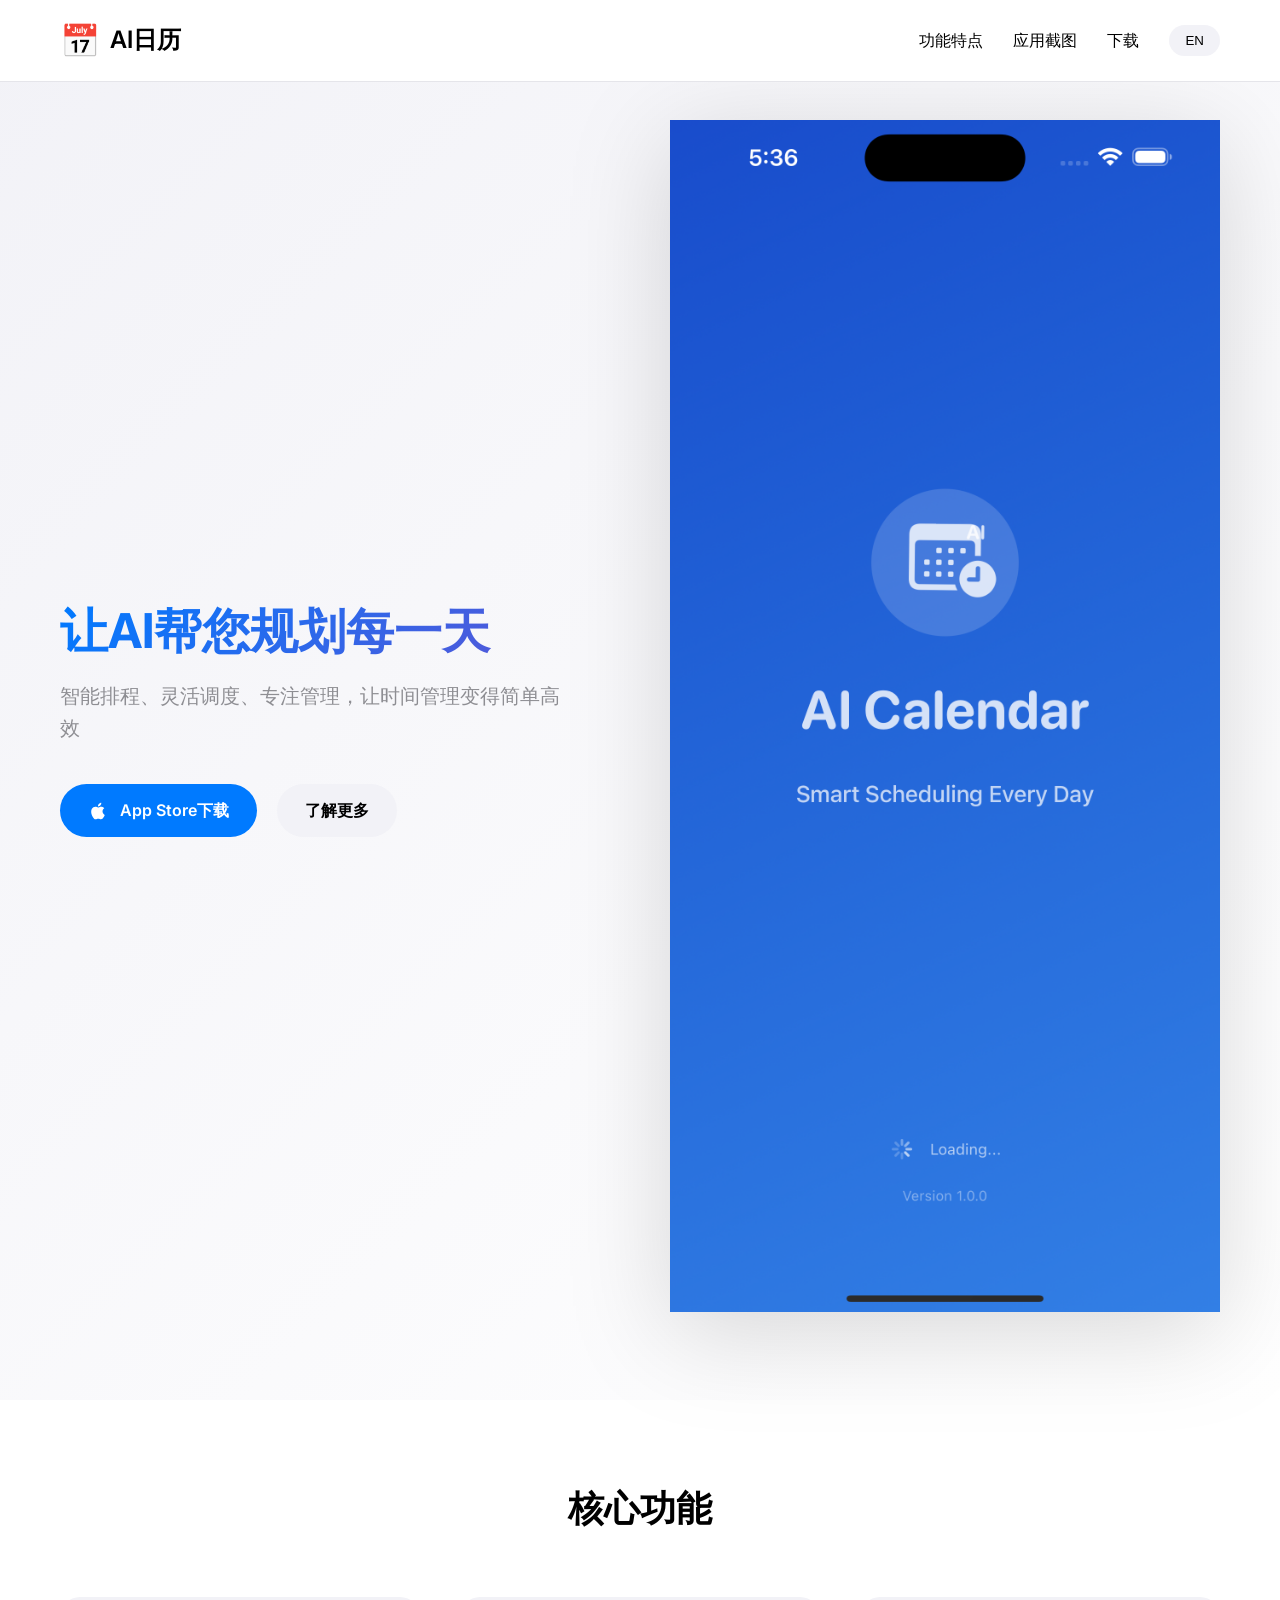
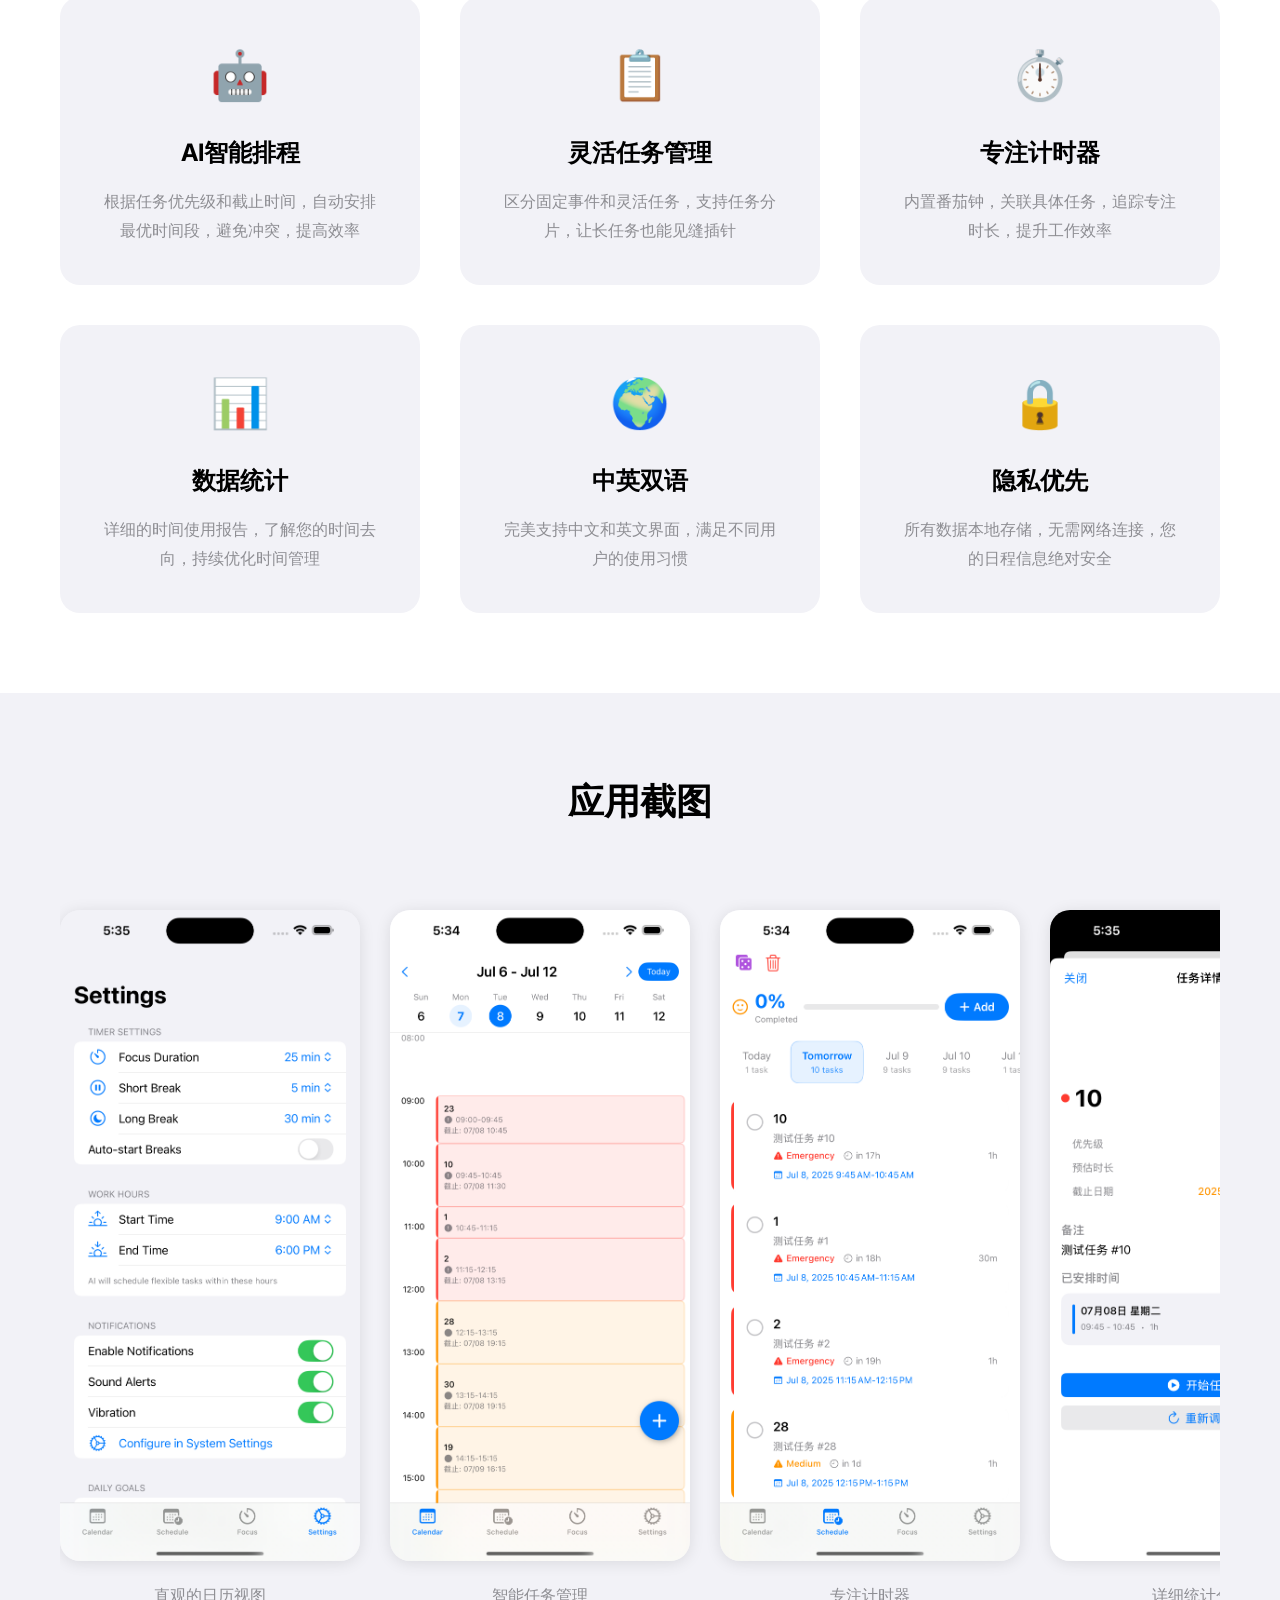
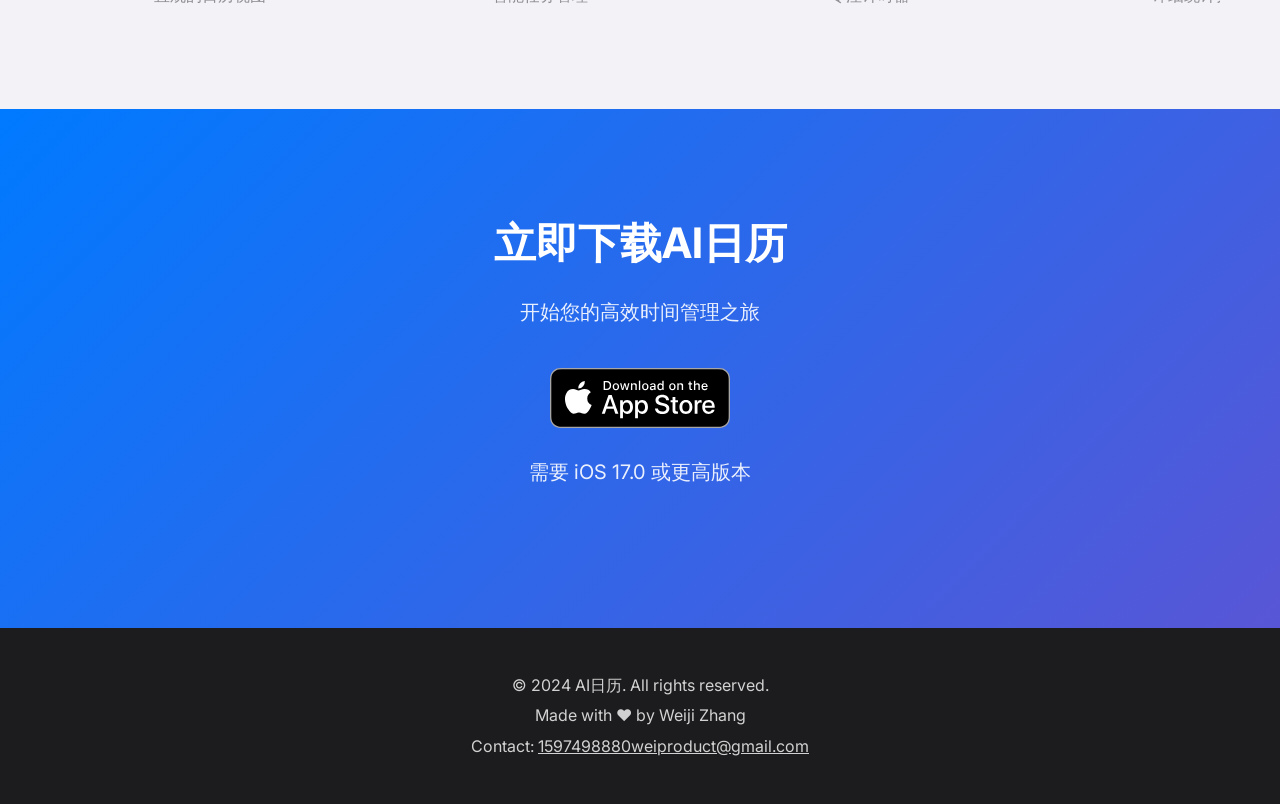
==== index.html @ 2a966e5a "Initial commit: AI Calendar promotional website - Responsive landing page with hero section - Featur" ====
<!DOCTYPE html>
<html lang="zh-CN">
<head>
    <meta charset="UTF-8">
    <meta name="viewport" content="width=device-width, initial-scale=1.0">
    <title>AI日历 - 智能时间管理助手</title>
    <meta name="description" content="AI日历是一款智能的iOS时间管理应用，通过AI自动排程帮助您高效管理每一天。支持灵活任务调度、专注计时器、多视图日历等功能。">
    <link rel="stylesheet" href="css/style.css">
    <link rel="preconnect" href="https://fonts.googleapis.com">
    <link rel="preconnect" href="https://fonts.gstatic.com" crossorigin>
    <link href="https://fonts.googleapis.com/css2?family=Inter:wght@400;500;600;700&display=swap" rel="stylesheet">
</head>
<body>
    <!-- Navigation -->
    <nav class="navbar">
        <div class="container">
            <div class="nav-brand">
                <span class="logo">📅</span>
                <span class="brand-name">AI日历</span>
            </div>
            <div class="nav-menu">
                <a href="#features" class="nav-link">功能特点</a>
                <a href="#screenshots" class="nav-link">应用截图</a>
                <a href="#download" class="nav-link">下载</a>
                <button class="lang-switch" onclick="toggleLanguage()">EN</button>
            </div>
        </div>
    </nav>

    <!-- Hero Section -->
    <section class="hero">
        <div class="container">
            <div class="hero-content">
                <h1 class="hero-title">让AI帮您规划每一天</h1>
                <p class="hero-subtitle">智能排程、灵活调度、专注管理，让时间管理变得简单高效</p>
                <div class="hero-buttons">
                    <a href="https://apps.apple.com/us/app/ai%E6%97%A5%E5%8E%86/id6748324487" class="btn btn-primary">
                        <svg class="apple-icon" viewBox="0 0 24 24" width="20" height="20">
                            <path fill="currentColor" d="M18.71 19.5c-.83 1.24-1.71 2.45-3.05 2.47-1.34.03-1.77-.79-3.29-.79-1.53 0-2 .77-3.27.82-1.31.05-2.3-1.32-3.14-2.53C4.25 17 2.94 12.45 4.7 9.39c.87-1.52 2.43-2.48 4.12-2.51 1.28-.02 2.5.87 3.29.87.78 0 2.26-1.07 3.81-.91.65.03 2.47.26 3.64 1.98-.09.06-2.17 1.28-2.15 3.81.03 3.02 2.65 4.03 2.68 4.04-.03.07-.42 1.44-1.38 2.83M13 3.5c.73-.83 1.94-1.46 2.94-1.5.13 1.17-.34 2.35-1.04 3.19-.69.85-1.83 1.51-2.95 1.42-.15-1.15.41-2.35 1.05-3.11z"/>
                        </svg>
                        App Store下载
                    </a>
                    <a href="#features" class="btn btn-secondary">了解更多</a>
                </div>
            </div>
            <div class="hero-image">
                <img src="assets/hero-mockup.png" alt="AI日历应用截图" class="hero-mockup">
            </div>
        </div>
    </section>

    <!-- Features Section -->
    <section id="features" class="features">
        <div class="container">
            <h2 class="section-title">核心功能</h2>
            <div class="features-grid">
                <div class="feature-card">
                    <div class="feature-icon">🤖</div>
                    <h3>AI智能排程</h3>
                    <p>根据任务优先级和截止时间，自动安排最优时间段，避免冲突，提高效率</p>
                </div>
                <div class="feature-card">
                    <div class="feature-icon">📋</div>
                    <h3>灵活任务管理</h3>
                    <p>区分固定事件和灵活任务，支持任务分片，让长任务也能见缝插针</p>
                </div>
                <div class="feature-card">
                    <div class="feature-icon">⏱️</div>
                    <h3>专注计时器</h3>
                    <p>内置番茄钟，关联具体任务，追踪专注时长，提升工作效率</p>
                </div>
                <div class="feature-card">
                    <div class="feature-icon">📊</div>
                    <h3>数据统计</h3>
                    <p>详细的时间使用报告，了解您的时间去向，持续优化时间管理</p>
                </div>
                <div class="feature-card">
                    <div class="feature-icon">🌍</div>
                    <h3>中英双语</h3>
                    <p>完美支持中文和英文界面，满足不同用户的使用习惯</p>
                </div>
                <div class="feature-card">
                    <div class="feature-icon">🔒</div>
                    <h3>隐私优先</h3>
                    <p>所有数据本地存储，无需网络连接，您的日程信息绝对安全</p>
                </div>
            </div>
        </div>
    </section>

    <!-- Screenshots Section -->
    <section id="screenshots" class="screenshots">
        <div class="container">
            <h2 class="section-title">应用截图</h2>
            <div class="screenshots-slider">
                <div class="screenshot-item">
                    <img src="assets/screenshot-1.png" alt="日历视图">
                    <p>直观的日历视图</p>
                </div>
                <div class="screenshot-item">
                    <img src="assets/screenshot-2.png" alt="任务管理">
                    <p>智能任务管理</p>
                </div>
                <div class="screenshot-item">
                    <img src="assets/screenshot-3.png" alt="专注计时">
                    <p>专注计时器</p>
                </div>
                <div class="screenshot-item">
                    <img src="assets/screenshot-4.png" alt="数据统计">
                    <p>详细统计分析</p>
                </div>
            </div>
        </div>
    </section>

    <!-- Download Section -->
    <section id="download" class="download">
        <div class="container">
            <div class="download-content">
                <h2>立即下载AI日历</h2>
                <p>开始您的高效时间管理之旅</p>
                <div class="download-buttons">
                    <a href="https://apps.apple.com/us/app/ai%E6%97%A5%E5%8E%86/id6748324487" class="app-store-badge">
                        <img src="assets/app-store-badge-cn.svg" alt="Download on App Store">
                    </a>
                </div>
                <p class="download-note">需要 iOS 17.0 或更高版本</p>
            </div>
        </div>
    </section>

    <!-- Footer -->
    <footer class="footer">
        <div class="container">
            <div class="footer-content">
                <p>&copy; 2024 AI日历. All rights reserved.</p>
                <p>Made with ❤️ by Weiji Zhang</p>
                <p>Contact: <a href="mailto:1597498880weiproduct@gmail.com" style="color: white; text-decoration: underline;">1597498880weiproduct@gmail.com</a></p>
            </div>
        </div>
    </footer>

    <script src="js/main.js"></script>
</body>
</html>
---- css/style.css ----
:root {
    --primary-color: #007AFF;
    --secondary-color: #5856D6;
    --success-color: #34C759;
    --warning-color: #FF9500;
    --danger-color: #FF3B30;
    --dark-color: #1C1C1E;
    --light-color: #F2F2F7;
    --text-primary: #000000;
    --text-secondary: #8E8E93;
    --bg-primary: #FFFFFF;
    --bg-secondary: #F2F2F7;
    --border-color: #E5E5EA;
    --shadow: 0 2px 15px rgba(0, 0, 0, 0.1);
    --shadow-lg: 0 10px 40px rgba(0, 0, 0, 0.1);
}

* {
    margin: 0;
    padding: 0;
    box-sizing: border-box;
}

body {
    font-family: 'Inter', -apple-system, BlinkMacSystemFont, 'Segoe UI', Roboto, sans-serif;
    color: var(--text-primary);
    background-color: var(--bg-primary);
    line-height: 1.6;
    overflow-x: hidden;
}

.container {
    max-width: 1200px;
    margin: 0 auto;
    padding: 0 20px;
}

/* Navigation */
.navbar {
    position: fixed;
    top: 0;
    left: 0;
    right: 0;
    background: rgba(255, 255, 255, 0.95);
    backdrop-filter: blur(10px);
    border-bottom: 1px solid var(--border-color);
    z-index: 1000;
    padding: 15px 0;
}

.navbar .container {
    display: flex;
    justify-content: space-between;
    align-items: center;
}

.nav-brand {
    display: flex;
    align-items: center;
    gap: 10px;
    font-size: 24px;
    font-weight: 600;
}

.logo {
    font-size: 32px;
}

.nav-menu {
    display: flex;
    align-items: center;
    gap: 30px;
}

.nav-link {
    text-decoration: none;
    color: var(--text-primary);
    font-weight: 500;
    transition: color 0.3s;
}

.nav-link:hover {
    color: var(--primary-color);
}

.lang-switch {
    background: var(--light-color);
    border: none;
    padding: 8px 16px;
    border-radius: 20px;
    font-weight: 500;
    cursor: pointer;
    transition: all 0.3s;
}

.lang-switch:hover {
    background: var(--primary-color);
    color: white;
}

/* Hero Section */
.hero {
    padding: 120px 0 80px;
    background: linear-gradient(135deg, var(--bg-secondary) 0%, var(--bg-primary) 100%);
}

.hero .container {
    display: grid;
    grid-template-columns: 1fr 1fr;
    gap: 60px;
    align-items: center;
}

.hero-content {
    max-width: 500px;
}

.hero-title {
    font-size: 48px;
    font-weight: 700;
    line-height: 1.2;
    margin-bottom: 20px;
    background: linear-gradient(135deg, var(--primary-color), var(--secondary-color));
    -webkit-background-clip: text;
    -webkit-text-fill-color: transparent;
}

.hero-subtitle {
    font-size: 20px;
    color: var(--text-secondary);
    margin-bottom: 40px;
}

.hero-buttons {
    display: flex;
    gap: 20px;
}

.btn {
    display: inline-flex;
    align-items: center;
    gap: 8px;
    padding: 14px 28px;
    border-radius: 30px;
    text-decoration: none;
    font-weight: 600;
    transition: all 0.3s;
}

.btn-primary {
    background: var(--primary-color);
    color: white;
}

.btn-primary:hover {
    background: var(--secondary-color);
    transform: translateY(-2px);
    box-shadow: var(--shadow-lg);
}

.btn-secondary {
    background: var(--light-color);
    color: var(--text-primary);
}

.btn-secondary:hover {
    background: var(--border-color);
}

.apple-icon {
    margin-right: 4px;
}

.hero-image {
    position: relative;
}

.hero-mockup {
    width: 100%;
    height: auto;
    filter: drop-shadow(0 20px 50px rgba(0, 0, 0, 0.15));
}

/* Features Section */
.features {
    padding: 80px 0;
    background: var(--bg-primary);
}

.section-title {
    font-size: 36px;
    font-weight: 700;
    text-align: center;
    margin-bottom: 60px;
}

.features-grid {
    display: grid;
    grid-template-columns: repeat(auto-fit, minmax(350px, 1fr));
    gap: 40px;
}

.feature-card {
    background: var(--bg-secondary);
    padding: 40px;
    border-radius: 20px;
    text-align: center;
    transition: all 0.3s;
}

.feature-card:hover {
    transform: translateY(-5px);
    box-shadow: var(--shadow-lg);
}

.feature-icon {
    font-size: 48px;
    margin-bottom: 20px;
}

.feature-card h3 {
    font-size: 24px;
    margin-bottom: 15px;
}

.feature-card p {
    color: var(--text-secondary);
    line-height: 1.8;
}

/* Screenshots Section */
.screenshots {
    padding: 80px 0;
    background: var(--bg-secondary);
}

.screenshots-slider {
    display: flex;
    gap: 30px;
    overflow-x: auto;
    padding: 20px 0;
    scroll-snap-type: x mandatory;
}

.screenshot-item {
    flex: 0 0 300px;
    text-align: center;
    scroll-snap-align: center;
}

.screenshot-item img {
    width: 100%;
    border-radius: 20px;
    box-shadow: var(--shadow);
    margin-bottom: 15px;
}

.screenshot-item p {
    font-weight: 500;
    color: var(--text-secondary);
}

/* Download Section */
.download {
    padding: 100px 0;
    background: linear-gradient(135deg, var(--primary-color), var(--secondary-color));
    color: white;
    text-align: center;
}

.download-content h2 {
    font-size: 42px;
    margin-bottom: 20px;
}

.download-content p {
    font-size: 20px;
    margin-bottom: 40px;
    opacity: 0.9;
}

.download-buttons {
    margin-bottom: 20px;
}

.app-store-badge img {
    height: 60px;
}

.download-note {
    font-size: 14px;
    opacity: 0.7;
}

/* Footer */
.footer {
    padding: 40px 0;
    background: var(--dark-color);
    color: white;
    text-align: center;
}

.footer-content p {
    margin: 5px 0;
    opacity: 0.8;
}

/* Responsive Design */
@media (max-width: 768px) {
    .nav-menu {
        gap: 15px;
    }
    
    .nav-link {
        font-size: 14px;
    }
    
    .hero {
        padding: 100px 0 60px;
    }
    
    .hero .container {
        grid-template-columns: 1fr;
        gap: 40px;
    }
    
    .hero-title {
        font-size: 36px;
    }
    
    .hero-subtitle {
        font-size: 18px;
    }
    
    .hero-buttons {
        flex-direction: column;
        width: 100%;
    }
    
    .btn {
        width: 100%;
        justify-content: center;
    }
    
    .features-grid {
        grid-template-columns: 1fr;
        gap: 30px;
    }
    
    .feature-card {
        padding: 30px;
    }
    
    .screenshots-slider {
        gap: 20px;
    }
    
    .screenshot-item {
        flex: 0 0 250px;
    }
    
    .download-content h2 {
        font-size: 32px;
    }
}

/* Scrollbar Styling */
.screenshots-slider::-webkit-scrollbar {
    height: 8px;
}

.screenshots-slider::-webkit-scrollbar-track {
    background: var(--border-color);
    border-radius: 4px;
}

.screenshots-slider::-webkit-scrollbar-thumb {
    background: var(--primary-color);
    border-radius: 4px;
}

/* Smooth Scrolling */
html {
    scroll-behavior: smooth;
}

/* Animations */
@keyframes fadeInUp {
    from {
        opacity: 0;
        transform: translateY(30px);
    }
    to {
        opacity: 1;
        transform: translateY(0);
    }
}

.hero-content {
    animation: fadeInUp 0.8s ease-out;
}

.hero-image {
    animation: fadeInUp 0.8s ease-out 0.2s backwards;
}

.feature-card {
    animation: fadeInUp 0.6s ease-out;
}
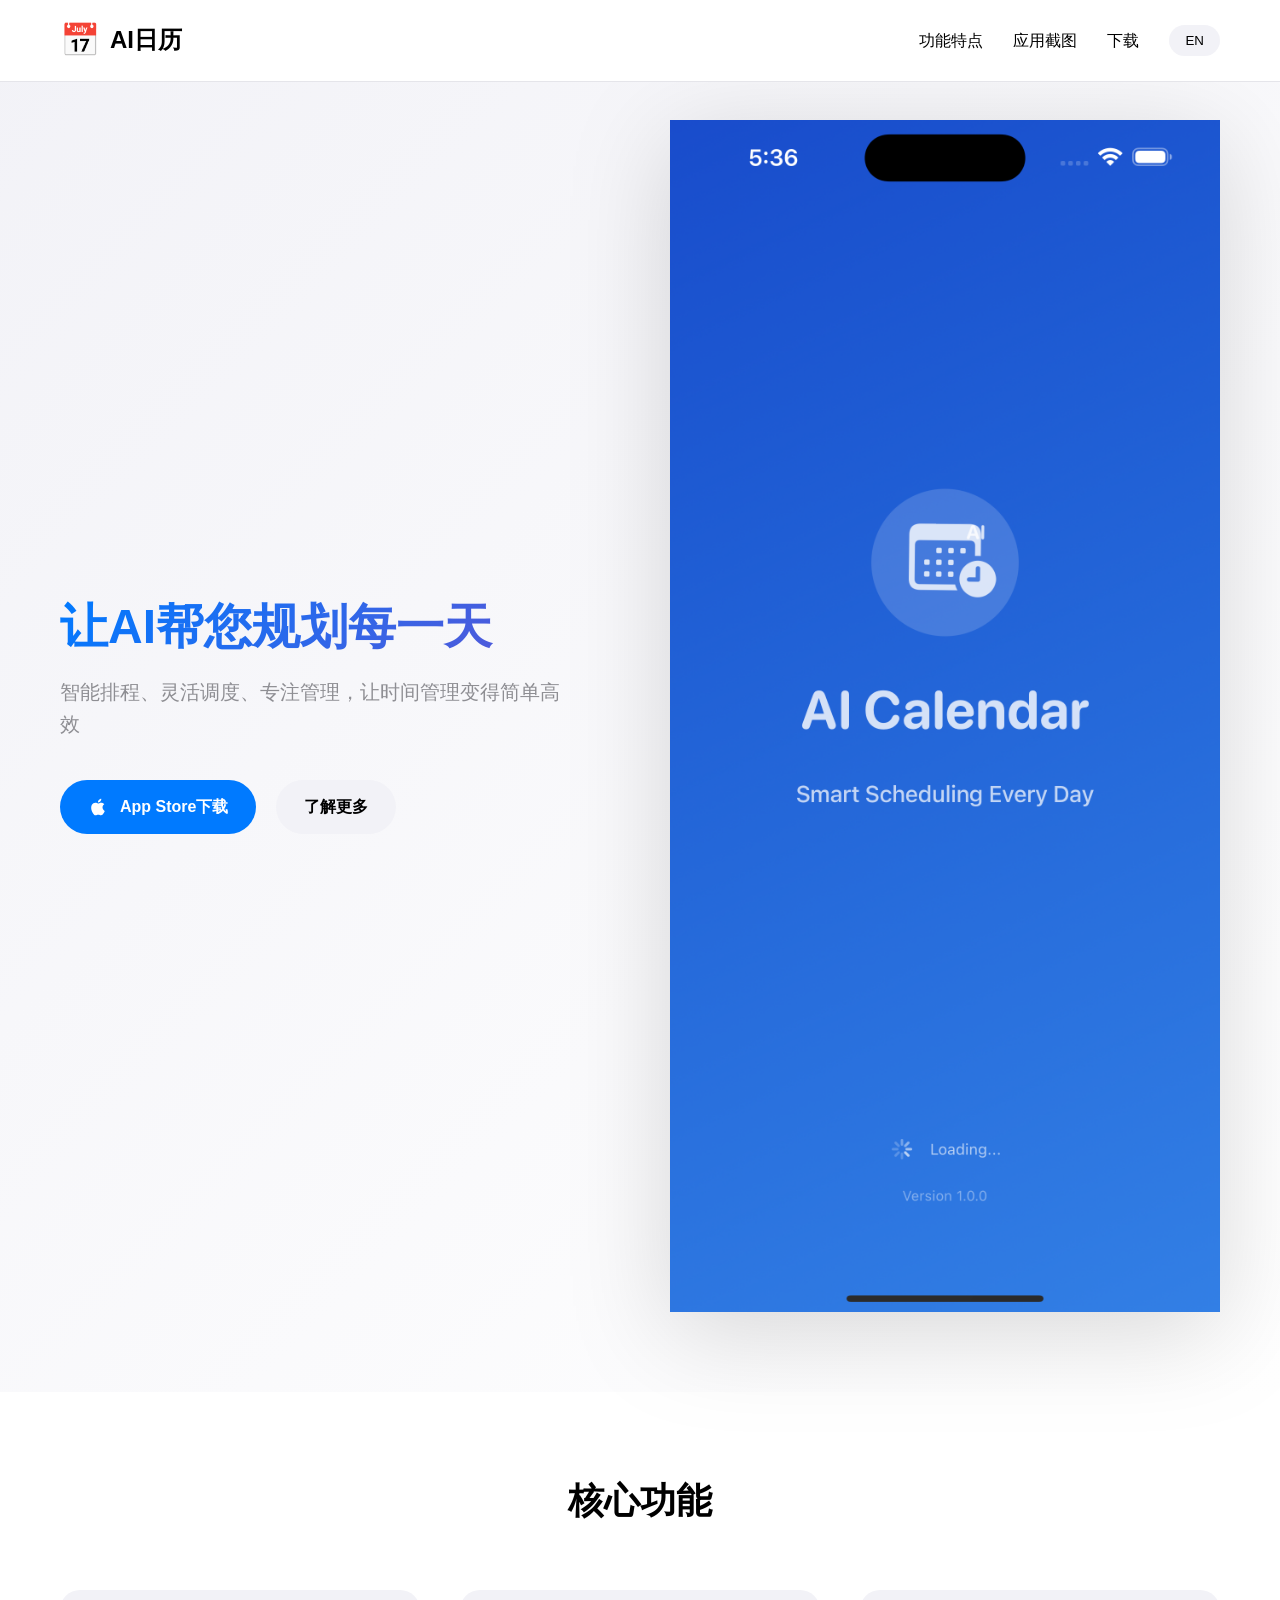
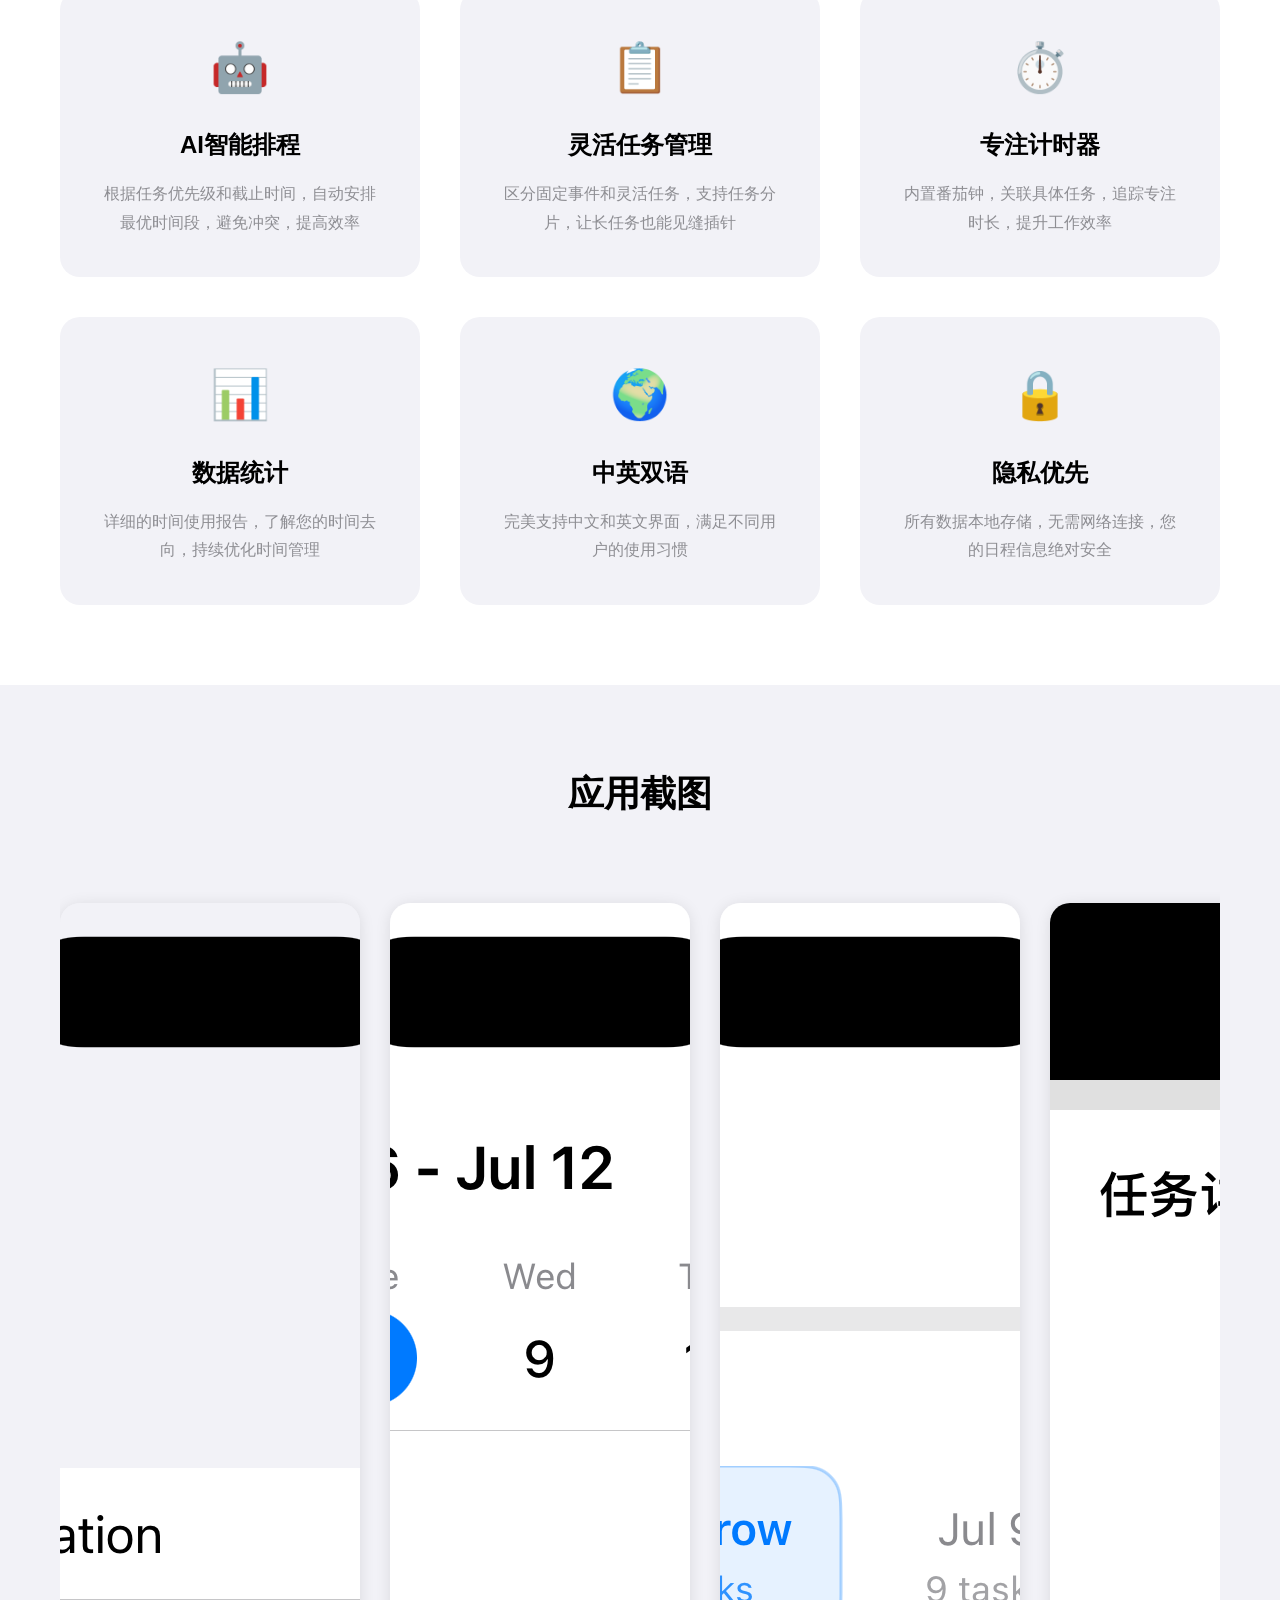
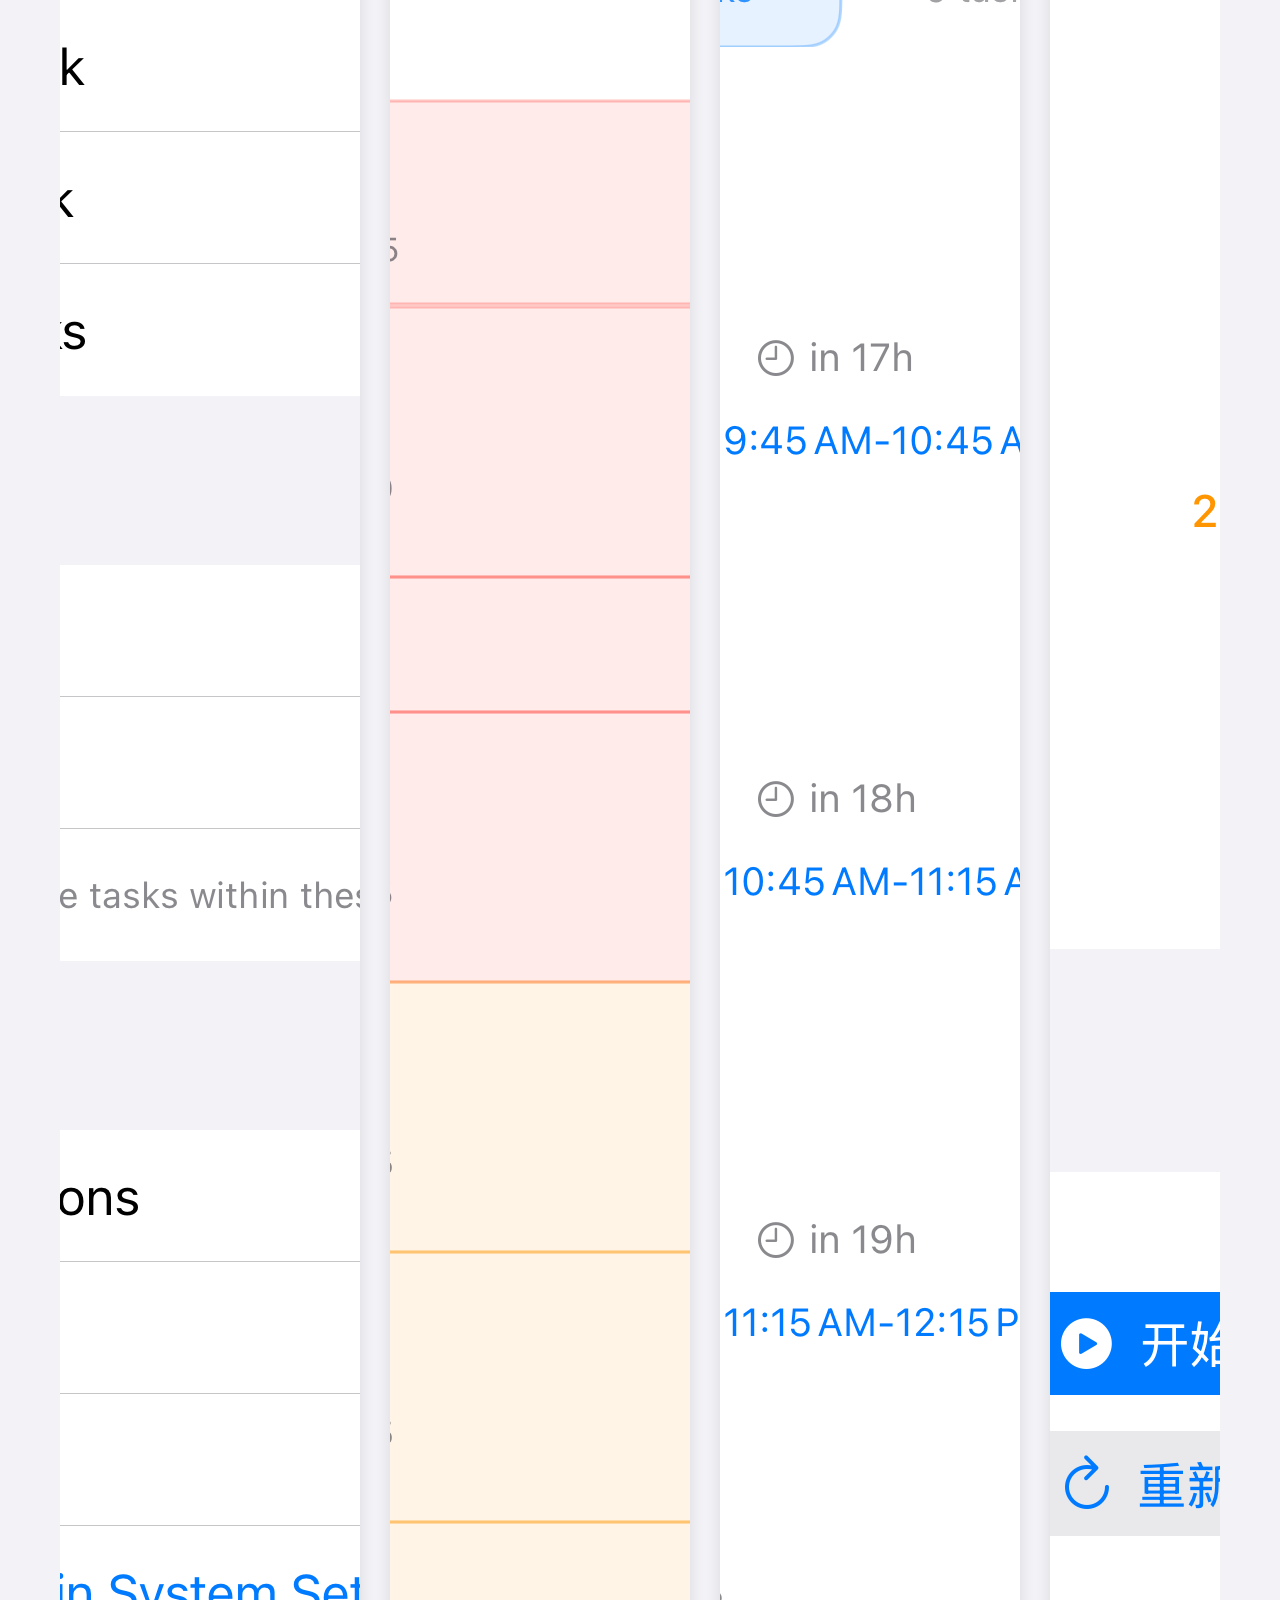
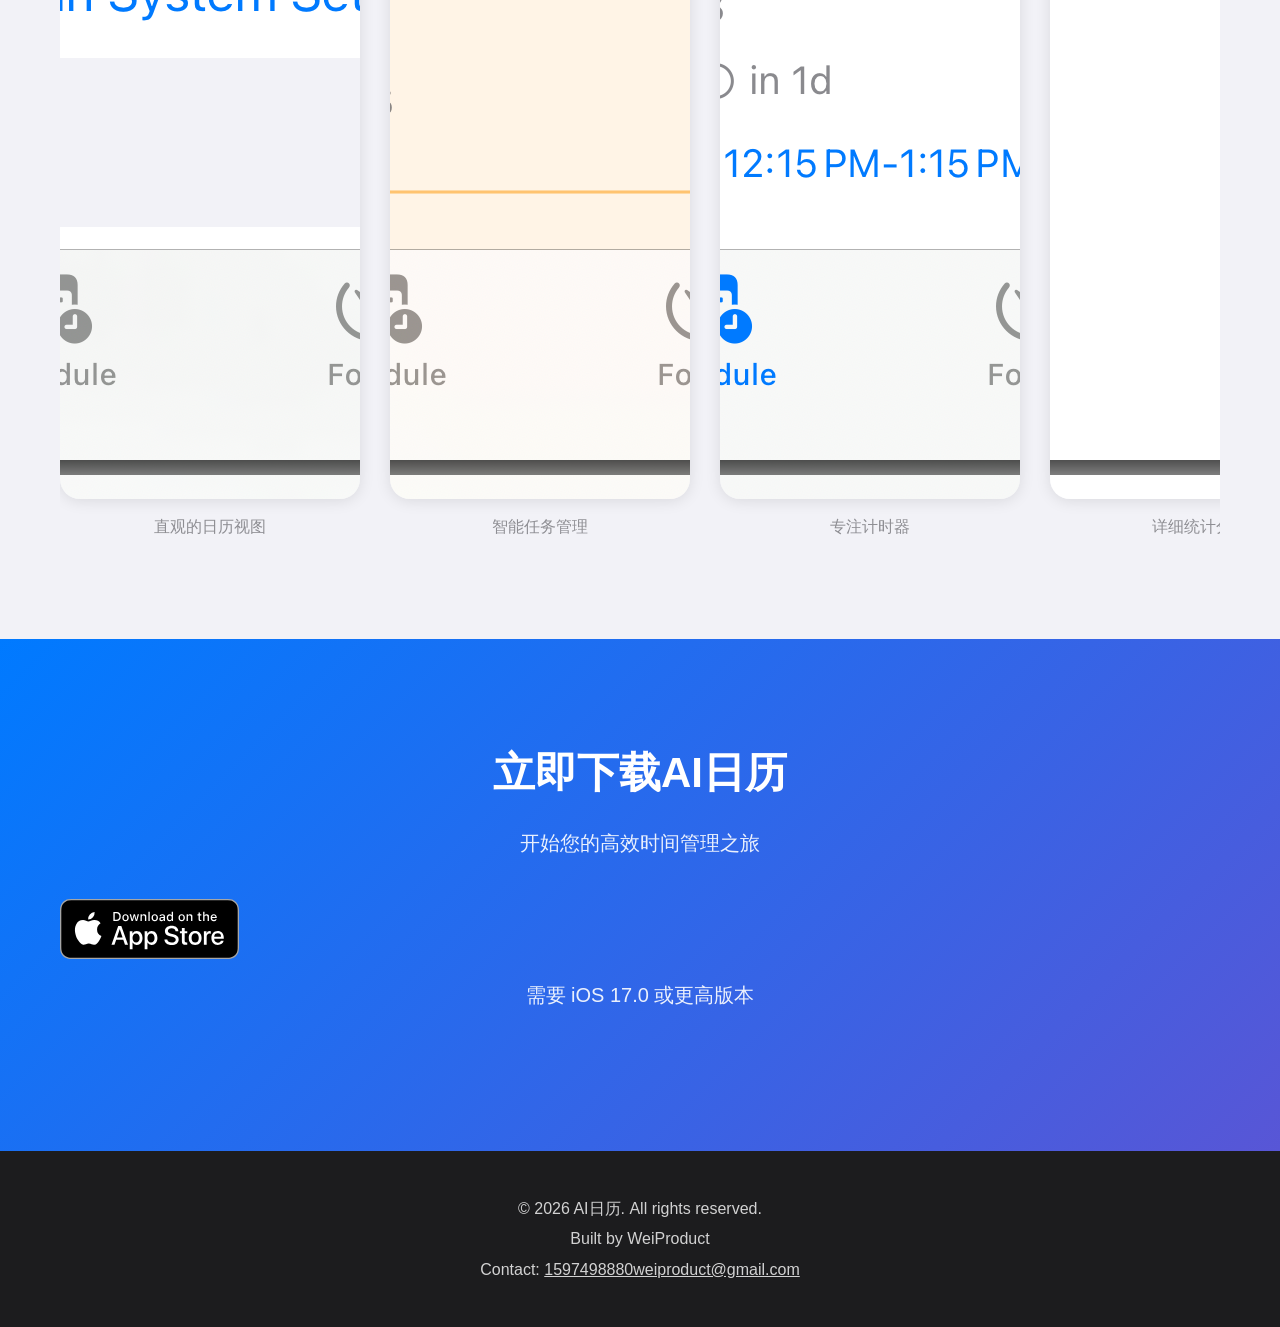
==== commit eb2abdab: "Polish AI Calendar site metadata and responsiveness" ====
--- a/index.html
+++ b/index.html
@@ -3,15 +3,43 @@
 <head>
     <meta charset="UTF-8">
     <meta name="viewport" content="width=device-width, initial-scale=1.0">
+    <meta name="theme-color" content="#007AFF">
+    <meta name="robots" content="index, follow">
     <title>AI日历 - 智能时间管理助手</title>
     <meta name="description" content="AI日历是一款智能的iOS时间管理应用，通过AI自动排程帮助您高效管理每一天。支持灵活任务调度、专注计时器、多视图日历等功能。">
+    <meta property="og:title" content="AI日历 | AI Calendar">
+    <meta property="og:description" content="AI日历是一款智能 iOS 时间管理应用，支持 AI 自动排程、灵活任务、专注计时器和时间统计。">
+    <meta property="og:type" content="website">
+    <meta property="og:url" content="https://weiproduct.github.io/AICalendar/">
+    <meta property="og:image" content="https://weiproduct.github.io/AICalendar/assets/hero-mockup.png">
+    <meta name="twitter:card" content="summary_large_image">
+    <meta name="twitter:title" content="AI日历 | AI Calendar">
+    <meta name="twitter:description" content="Smart scheduling, flexible tasks, focus timer, and calendar views for iOS.">
+    <meta name="twitter:image" content="https://weiproduct.github.io/AICalendar/assets/hero-mockup.png">
+    <link rel="canonical" href="https://weiproduct.github.io/AICalendar/">
     <link rel="stylesheet" href="css/style.css">
-    <link rel="preconnect" href="https://fonts.googleapis.com">
-    <link rel="preconnect" href="https://fonts.gstatic.com" crossorigin>
-    <link href="https://fonts.googleapis.com/css2?family=Inter:wght@400;500;600;700&display=swap" rel="stylesheet">
+    <script type="application/ld+json">
+    {
+      "@context": "https://schema.org",
+      "@type": "SoftwareApplication",
+      "name": "AI日历",
+      "alternateName": "AI Calendar",
+      "applicationCategory": "ProductivityApplication",
+      "operatingSystem": "iOS",
+      "url": "https://weiproduct.github.io/AICalendar/",
+      "image": "https://weiproduct.github.io/AICalendar/assets/hero-mockup.png",
+      "downloadUrl": "https://apps.apple.com/tw/app/ai%E6%97%A5%E5%8E%86/id6748324487",
+      "publisher": {
+        "@type": "Organization",
+        "name": "WeiProduct",
+        "url": "https://weiproduct.com/"
+      },
+      "description": "AI日历是一款智能的 iOS 时间管理应用，支持 AI 自动排程、灵活任务、专注计时器和时间统计。"
+    }
+    </script>
 </head>
 <body>
-    <!-- Navigation -->
+    
     <nav class="navbar">
         <div class="container">
             <div class="nav-brand">
@@ -22,34 +50,34 @@
                 <a href="#features" class="nav-link">功能特点</a>
                 <a href="#screenshots" class="nav-link">应用截图</a>
                 <a href="#download" class="nav-link">下载</a>
-                <button class="lang-switch" onclick="toggleLanguage()">EN</button>
+                    <button class="lang-switch" type="button" id="langSwitch" aria-label="Switch language">EN</button>
             </div>
         </div>
     </nav>
 
-    <!-- Hero Section -->
+    
     <section class="hero">
         <div class="container">
             <div class="hero-content">
                 <h1 class="hero-title">让AI帮您规划每一天</h1>
                 <p class="hero-subtitle">智能排程、灵活调度、专注管理，让时间管理变得简单高效</p>
                 <div class="hero-buttons">
-                    <a href="https://apps.apple.com/us/app/ai%E6%97%A5%E5%8E%86/id6748324487" class="btn btn-primary">
+                    <a href="https://apps.apple.com/tw/app/ai%E6%97%A5%E5%8E%86/id6748324487" class="btn btn-primary" target="_blank" rel="noopener noreferrer">
                         <svg class="apple-icon" viewBox="0 0 24 24" width="20" height="20">
                             <path fill="currentColor" d="M18.71 19.5c-.83 1.24-1.71 2.45-3.05 2.47-1.34.03-1.77-.79-3.29-.79-1.53 0-2 .77-3.27.82-1.31.05-2.3-1.32-3.14-2.53C4.25 17 2.94 12.45 4.7 9.39c.87-1.52 2.43-2.48 4.12-2.51 1.28-.02 2.5.87 3.29.87.78 0 2.26-1.07 3.81-.91.65.03 2.47.26 3.64 1.98-.09.06-2.17 1.28-2.15 3.81.03 3.02 2.65 4.03 2.68 4.04-.03.07-.42 1.44-1.38 2.83M13 3.5c.73-.83 1.94-1.46 2.94-1.5.13 1.17-.34 2.35-1.04 3.19-.69.85-1.83 1.51-2.95 1.42-.15-1.15.41-2.35 1.05-3.11z"/>
                         </svg>
-                        App Store下载
+                        <span class="download-label">App Store下载</span>
                     </a>
                     <a href="#features" class="btn btn-secondary">了解更多</a>
                 </div>
             </div>
             <div class="hero-image">
-                <img src="assets/hero-mockup.png" alt="AI日历应用截图" class="hero-mockup">
+                <img src="assets/hero-mockup.png" alt="AI日历应用截图" class="hero-mockup" width="1290" height="2796" fetchpriority="high" decoding="async">
             </div>
         </div>
     </section>
 
-    <!-- Features Section -->
+    
     <section id="features" class="features">
         <div class="container">
             <h2 class="section-title">核心功能</h2>
@@ -88,40 +116,40 @@
         </div>
     </section>
 
-    <!-- Screenshots Section -->
+    
     <section id="screenshots" class="screenshots">
         <div class="container">
             <h2 class="section-title">应用截图</h2>
             <div class="screenshots-slider">
                 <div class="screenshot-item">
-                    <img src="assets/screenshot-1.png" alt="日历视图">
+                    <img src="assets/screenshot-1.png" alt="日历视图" width="1290" height="2796" loading="lazy" decoding="async">
                     <p>直观的日历视图</p>
                 </div>
                 <div class="screenshot-item">
-                    <img src="assets/screenshot-2.png" alt="任务管理">
+                    <img src="assets/screenshot-2.png" alt="任务管理" width="1290" height="2796" loading="lazy" decoding="async">
                     <p>智能任务管理</p>
                 </div>
                 <div class="screenshot-item">
-                    <img src="assets/screenshot-3.png" alt="专注计时">
+                    <img src="assets/screenshot-3.png" alt="专注计时" width="1290" height="2796" loading="lazy" decoding="async">
                     <p>专注计时器</p>
                 </div>
                 <div class="screenshot-item">
-                    <img src="assets/screenshot-4.png" alt="数据统计">
+                    <img src="assets/screenshot-4.png" alt="数据统计" width="1290" height="2796" loading="lazy" decoding="async">
                     <p>详细统计分析</p>
                 </div>
             </div>
         </div>
     </section>
 
-    <!-- Download Section -->
+    
     <section id="download" class="download">
         <div class="container">
             <div class="download-content">
                 <h2>立即下载AI日历</h2>
                 <p>开始您的高效时间管理之旅</p>
                 <div class="download-buttons">
-                    <a href="https://apps.apple.com/us/app/ai%E6%97%A5%E5%8E%86/id6748324487" class="app-store-badge">
-                        <img src="assets/app-store-badge-cn.svg" alt="Download on App Store">
+                    <a href="https://apps.apple.com/tw/app/ai%E6%97%A5%E5%8E%86/id6748324487" class="app-store-badge" target="_blank" rel="noopener noreferrer">
+                        <img src="assets/app-store-badge-cn.svg" alt="Download on App Store" width="120" height="40" loading="lazy">
                     </a>
                 </div>
                 <p class="download-note">需要 iOS 17.0 或更高版本</p>
@@ -129,12 +157,12 @@
         </div>
     </section>
 
-    <!-- Footer -->
+    
     <footer class="footer">
         <div class="container">
             <div class="footer-content">
-                <p>&copy; 2024 AI日历. All rights reserved.</p>
-                <p>Made with ❤️ by Weiji Zhang</p>
+                <p>&copy; <span id="currentYear">2026</span> AI日历. All rights reserved.</p>
+                <p>Built by WeiProduct</p>
                 <p>Contact: <a href="mailto:1597498880weiproduct@gmail.com" style="color: white; text-decoration: underline;">1597498880weiproduct@gmail.com</a></p>
             </div>
         </div>
@@ -142,4 +170,4 @@
 
     <script src="js/main.js"></script>
 </body>
-</html>+</html>
--- a/css/style.css
+++ b/css/style.css
@@ -27,6 +27,24 @@
     background-color: var(--bg-primary);
     line-height: 1.6;
     overflow-x: hidden;
+    -webkit-font-smoothing: antialiased;
+    text-rendering: optimizeLegibility;
+}
+
+html {
+    scroll-behavior: smooth;
+    scroll-padding-top: 88px;
+}
+
+img {
+    display: block;
+    max-width: 100%;
+}
+
+a:focus-visible,
+button:focus-visible {
+    outline: 3px solid rgba(0, 122, 255, 0.34);
+    outline-offset: 3px;
 }
 
 .container {
@@ -113,6 +131,7 @@
 
 .hero-content {
     max-width: 500px;
+    min-width: 0;
 }
 
 .hero-title {
@@ -123,6 +142,8 @@
     background: linear-gradient(135deg, var(--primary-color), var(--secondary-color));
     -webkit-background-clip: text;
     -webkit-text-fill-color: transparent;
+    text-wrap: balance;
+    overflow-wrap: anywhere;
 }
 
 .hero-subtitle {
@@ -178,6 +199,8 @@
 .hero-mockup {
     width: 100%;
     height: auto;
+    aspect-ratio: 1290 / 2796;
+    object-fit: contain;
     filter: drop-shadow(0 20px 50px rgba(0, 0, 0, 0.15));
 }
 
@@ -250,6 +273,9 @@
 
 .screenshot-item img {
     width: 100%;
+    aspect-ratio: 1290 / 2796;
+    object-fit: cover;
+    object-position: top;
     border-radius: 20px;
     box-shadow: var(--shadow);
     margin-bottom: 15px;
@@ -285,6 +311,7 @@
 
 .app-store-badge img {
     height: 60px;
+    width: auto;
 }
 
 .download-note {
@@ -307,8 +334,21 @@
 
 /* Responsive Design */
 @media (max-width: 768px) {
+    .navbar .container {
+        flex-wrap: wrap;
+        align-items: flex-start;
+        gap: 12px;
+    }
+
+    .nav-brand {
+        width: 100%;
+    }
+
     .nav-menu {
+        width: 100%;
         gap: 15px;
+        overflow-x: auto;
+        padding-bottom: 4px;
     }
     
     .nav-link {
@@ -316,7 +356,7 @@
     }
     
     .hero {
-        padding: 100px 0 60px;
+        padding: 152px 0 60px;
     }
     
     .hero .container {
@@ -326,10 +366,12 @@
     
     .hero-title {
         font-size: 36px;
+        line-height: 1.15;
     }
     
     .hero-subtitle {
         font-size: 18px;
+        max-width: 34ch;
     }
     
     .hero-buttons {
@@ -358,9 +400,46 @@
     .screenshot-item {
         flex: 0 0 250px;
     }
+
+    .hero-mockup {
+        width: min(100%, 340px);
+        margin: 0 auto;
+    }
     
     .download-content h2 {
         font-size: 32px;
+    }
+}
+
+@media (max-width: 480px) {
+    .container {
+        padding: 0 14px;
+    }
+
+    .hero {
+        padding: 152px 0 56px;
+    }
+
+    .hero-title {
+        font-size: 2rem;
+    }
+
+    .hero-subtitle {
+        font-size: 1rem;
+    }
+
+    .nav-menu {
+        gap: 12px;
+    }
+
+    .nav-link,
+    .lang-switch {
+        flex: 0 0 auto;
+        font-size: 0.88rem;
+    }
+
+    .screenshot-item {
+        flex: 0 0 220px;
     }
 }
 
@@ -377,11 +456,6 @@
 .screenshots-slider::-webkit-scrollbar-thumb {
     background: var(--primary-color);
     border-radius: 4px;
-}
-
-/* Smooth Scrolling */
-html {
-    scroll-behavior: smooth;
 }
 
 /* Animations */
@@ -406,4 +480,14 @@
 
 .feature-card {
     animation: fadeInUp 0.6s ease-out;
-}+}
+
+@media (prefers-reduced-motion: reduce) {
+    *,
+    *::before,
+    *::after {
+        scroll-behavior: auto !important;
+        transition: none !important;
+        animation: none !important;
+    }
+}
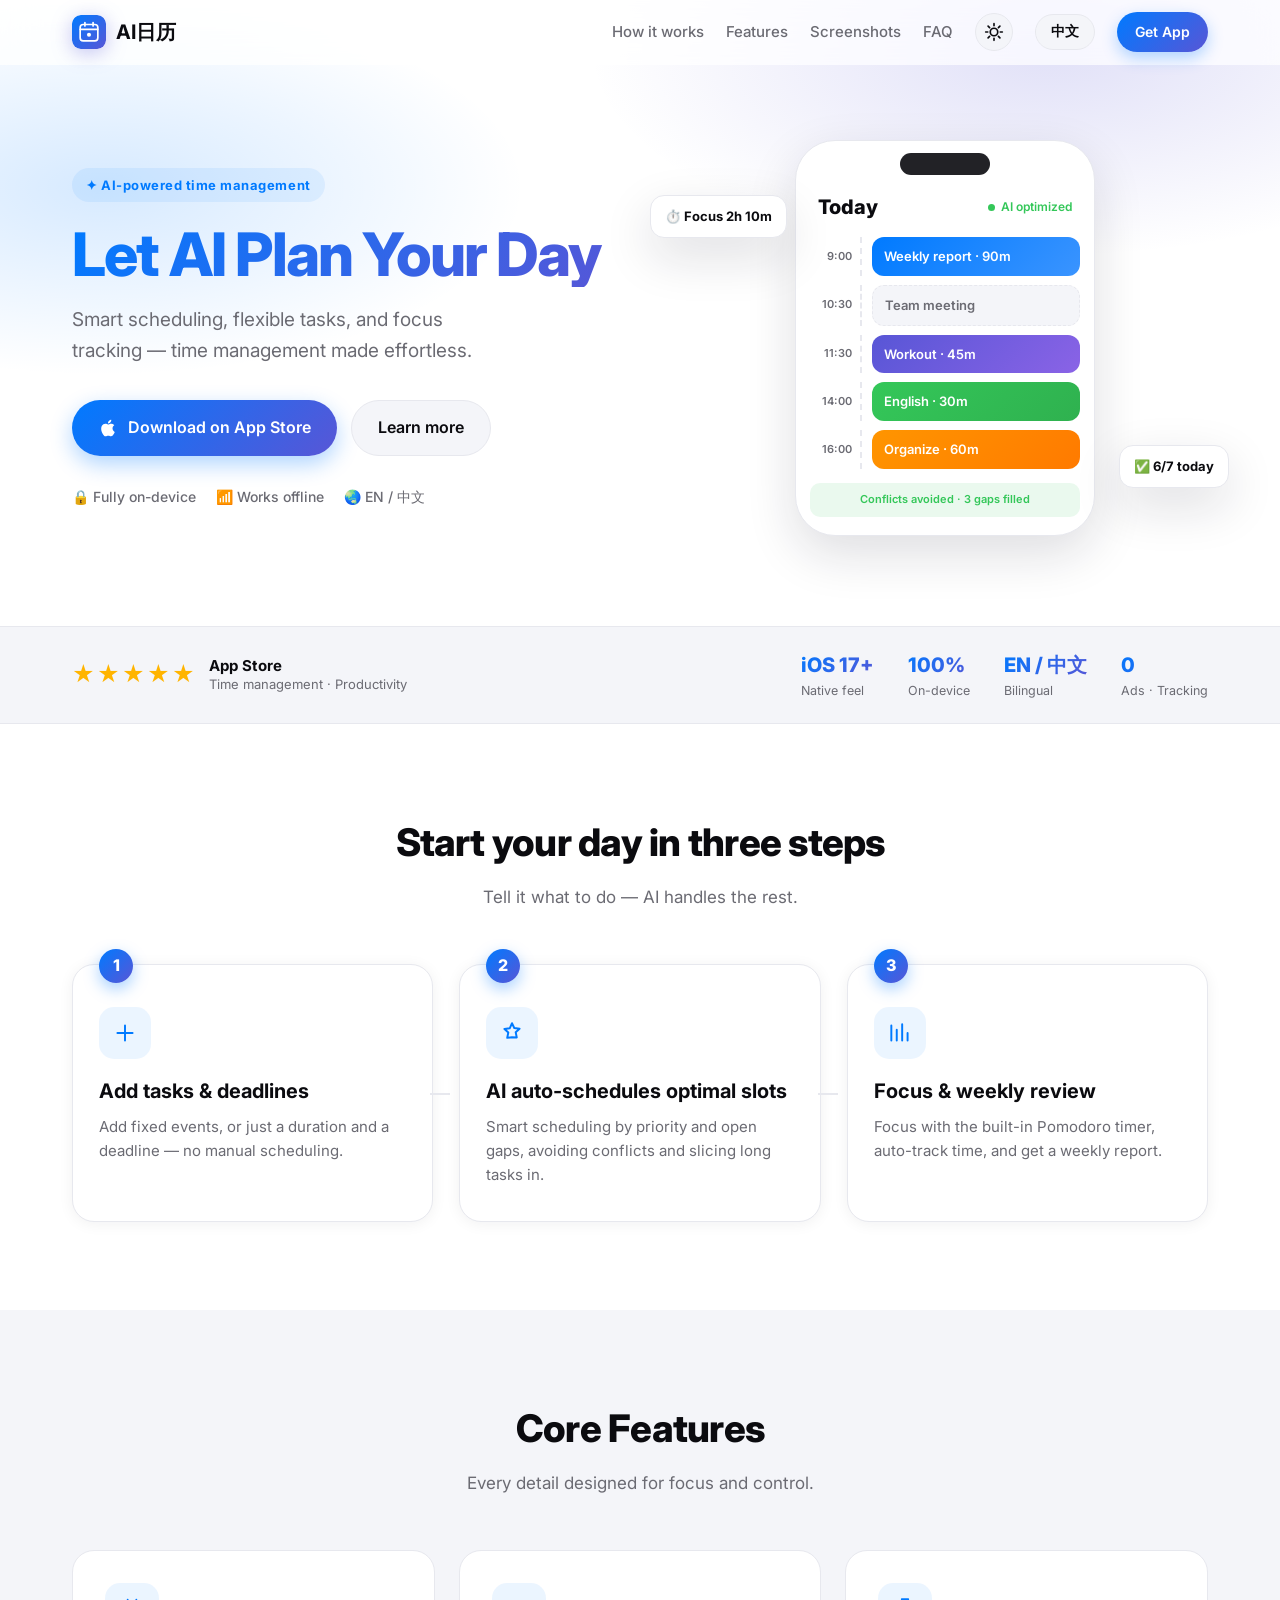
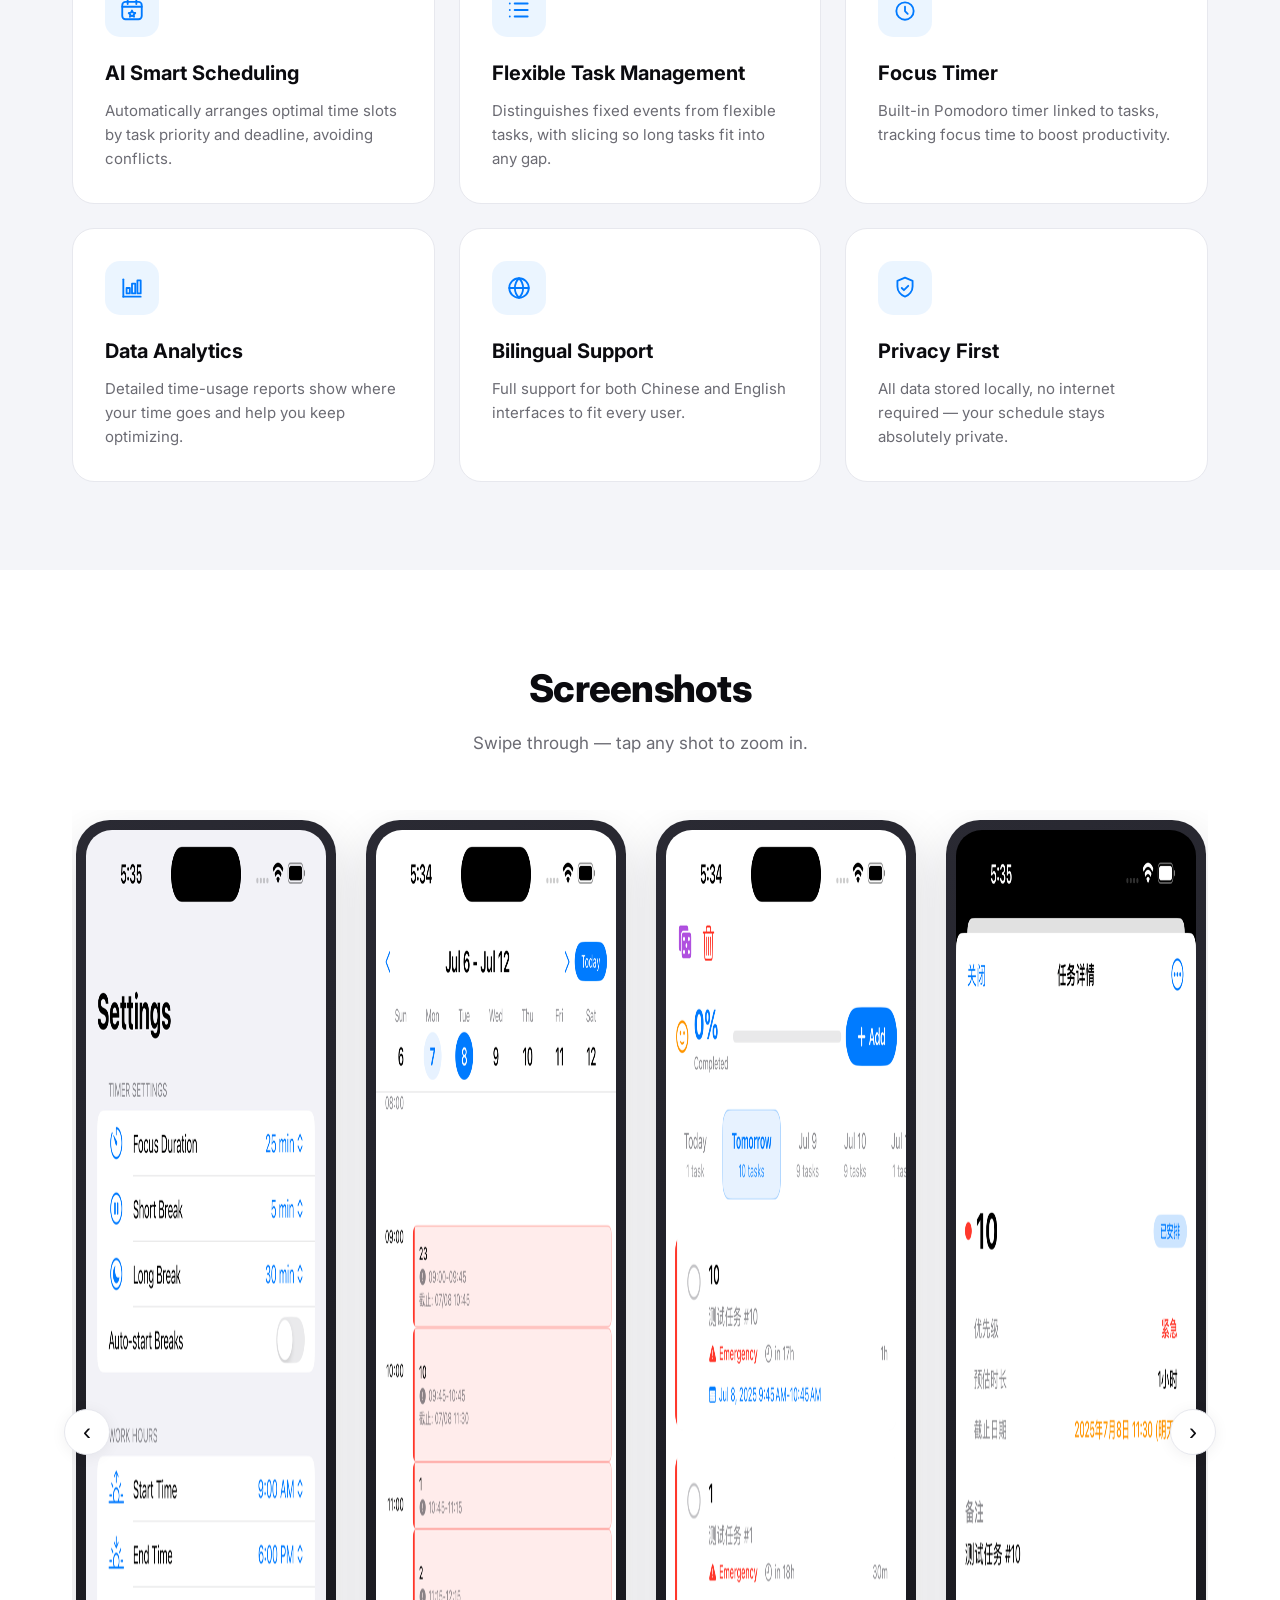
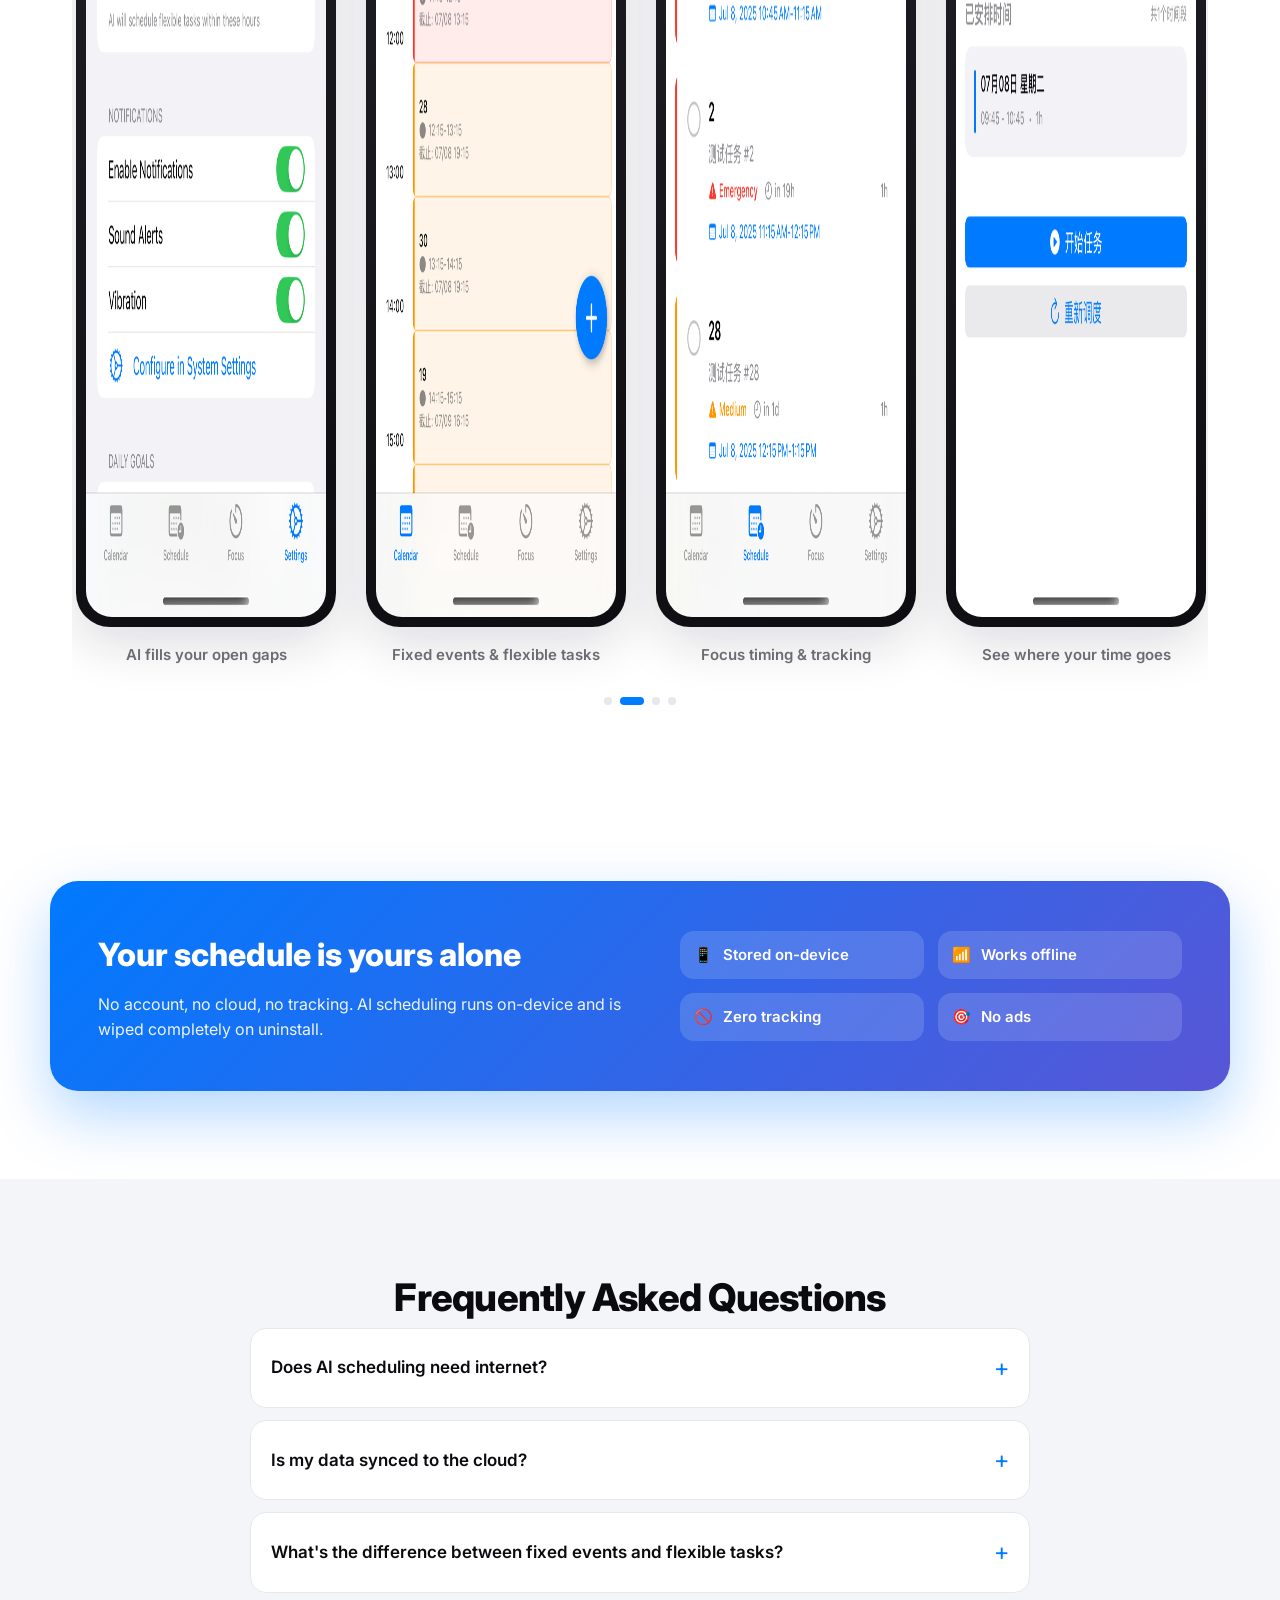
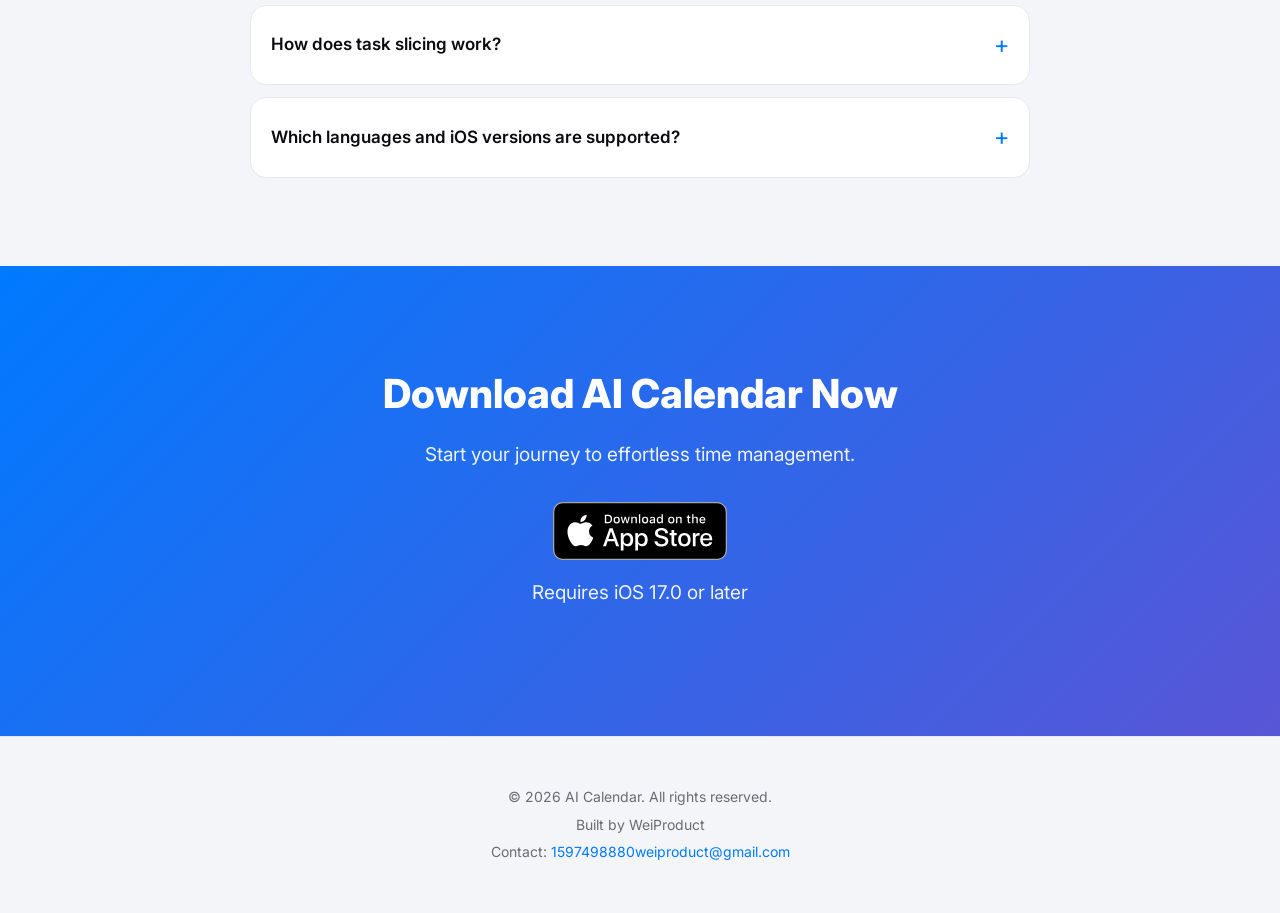
==== commit 6ac283aa: "Premium redesign: dark mode, interactive AI-scheduling hero, SVG icons, how-it-works, social proof, " ====
--- a/index.html
+++ b/index.html
@@ -1,22 +1,29 @@
 <!DOCTYPE html>
-<html lang="zh-CN">
+<html lang="zh-CN" data-theme="light">
 <head>
     <meta charset="UTF-8">
     <meta name="viewport" content="width=device-width, initial-scale=1.0">
-    <meta name="theme-color" content="#007AFF">
+    <meta name="theme-color" content="#007AFF" id="themeColorMeta">
     <meta name="robots" content="index, follow">
-    <title>AI日历 - 智能时间管理助手</title>
-    <meta name="description" content="AI日历是一款智能的iOS时间管理应用，通过AI自动排程帮助您高效管理每一天。支持灵活任务调度、专注计时器、多视图日历等功能。">
+    <title>AI日历 - 智能时间管理助手 | AI Calendar</title>
+    <meta name="description" content="AI日历是一款智能的 iOS 时间管理应用，通过 AI 自动排程帮助您高效管理每一天。支持灵活任务调度、专注计时器、多视图日历，数据全本地存储。">
     <meta property="og:title" content="AI日历 | AI Calendar">
-    <meta property="og:description" content="AI日历是一款智能 iOS 时间管理应用，支持 AI 自动排程、灵活任务、专注计时器和时间统计。">
+    <meta property="og:description" content="让 AI 帮您规划每一天——智能排程、灵活任务、专注计时器，数据全本地存储。">
     <meta property="og:type" content="website">
     <meta property="og:url" content="https://weiproduct.github.io/AICalendar/">
     <meta property="og:image" content="https://weiproduct.github.io/AICalendar/assets/hero-mockup.png">
     <meta name="twitter:card" content="summary_large_image">
     <meta name="twitter:title" content="AI日历 | AI Calendar">
-    <meta name="twitter:description" content="Smart scheduling, flexible tasks, focus timer, and calendar views for iOS.">
+    <meta name="twitter:description" content="Smart AI scheduling, flexible tasks, focus timer, and calendar views for iOS. Private by design.">
     <meta name="twitter:image" content="https://weiproduct.github.io/AICalendar/assets/hero-mockup.png">
     <link rel="canonical" href="https://weiproduct.github.io/AICalendar/">
+    <link rel="alternate" hreflang="zh-CN" href="https://weiproduct.github.io/AICalendar/">
+    <link rel="alternate" hreflang="en" href="https://weiproduct.github.io/AICalendar/">
+    <link rel="icon" href="data:image/svg+xml,%3Csvg xmlns='http://www.w3.org/2000/svg' viewBox='0 0 100 100'%3E%3Cdefs%3E%3ClinearGradient id='g' x1='0' y1='0' x2='1' y2='1'%3E%3Cstop offset='0' stop-color='%23007AFF'/%3E%3Cstop offset='1' stop-color='%235856D6'/%3E%3C/linearGradient%3E%3C/defs%3E%3Crect width='100' height='100' rx='24' fill='url(%23g)'/%3E%3Crect x='24' y='28' width='52' height='48' rx='9' fill='none' stroke='white' stroke-width='5'/%3E%3Cpath d='M24 42 H76 M38 22 V32 M62 22 V32' stroke='white' stroke-width='5' stroke-linecap='round'/%3E%3Ccircle cx='50' cy='58' r='6' fill='white'/%3E%3C/svg%3E">
+    <link rel="apple-touch-icon" href="data:image/svg+xml,%3Csvg xmlns='http://www.w3.org/2000/svg' viewBox='0 0 100 100'%3E%3Cdefs%3E%3ClinearGradient id='g' x1='0' y1='0' x2='1' y2='1'%3E%3Cstop offset='0' stop-color='%23007AFF'/%3E%3Cstop offset='1' stop-color='%235856D6'/%3E%3C/linearGradient%3E%3C/defs%3E%3Crect width='100' height='100' rx='24' fill='url(%23g)'/%3E%3Crect x='24' y='28' width='52' height='48' rx='9' fill='none' stroke='white' stroke-width='5'/%3E%3Cpath d='M24 42 H76 M38 22 V32 M62 22 V32' stroke='white' stroke-width='5' stroke-linecap='round'/%3E%3C/svg%3E">
+    <link rel="preconnect" href="https://fonts.googleapis.com">
+    <link rel="preconnect" href="https://fonts.gstatic.com" crossorigin>
+    <link href="https://fonts.googleapis.com/css2?family=Inter:wght@400;500;600;700;800&display=swap" rel="stylesheet">
     <link rel="stylesheet" href="css/style.css">
     <script type="application/ld+json">
     {
@@ -25,148 +32,272 @@
       "name": "AI日历",
       "alternateName": "AI Calendar",
       "applicationCategory": "ProductivityApplication",
-      "operatingSystem": "iOS",
+      "operatingSystem": "iOS 17.0+",
       "url": "https://weiproduct.github.io/AICalendar/",
       "image": "https://weiproduct.github.io/AICalendar/assets/hero-mockup.png",
-      "downloadUrl": "https://apps.apple.com/tw/app/ai%E6%97%A5%E5%8E%86/id6748324487",
-      "publisher": {
-        "@type": "Organization",
-        "name": "WeiProduct",
-        "url": "https://weiproduct.com/"
-      },
-      "description": "AI日历是一款智能的 iOS 时间管理应用，支持 AI 自动排程、灵活任务、专注计时器和时间统计。"
+      "downloadUrl": "https://apps.apple.com/app/id6748324487",
+      "offers": { "@type": "Offer", "price": "0", "priceCurrency": "USD" },
+      "publisher": { "@type": "Organization", "name": "WeiProduct", "url": "https://weiproduct.com/" },
+      "description": "AI日历是一款智能的 iOS 时间管理应用，支持 AI 自动排程、灵活任务、专注计时器和时间统计，数据全本地存储。"
+    }
+    </script>
+    <script type="application/ld+json">
+    {
+      "@context": "https://schema.org",
+      "@type": "FAQPage",
+      "mainEntity": [
+        { "@type": "Question", "name": "AI 排程需要联网吗？", "acceptedAnswer": { "@type": "Answer", "text": "不需要。AI 排程逻辑在设备本地运行，全程离线可用，您的日程数据不会离开手机。" } },
+        { "@type": "Question", "name": "数据会同步到云端吗？", "acceptedAnswer": { "@type": "Answer", "text": "所有数据都保存在您的设备本地，我们不上传、不收集、不追踪任何日程信息。" } },
+        { "@type": "Question", "name": "固定事件和灵活任务有什么区别？", "acceptedAnswer": { "@type": "Answer", "text": "固定事件有明确时间（如会议）；灵活任务只需时长和截止日期，AI 会把它们自动排入空档。" } },
+        { "@type": "Question", "name": "任务分片是怎么工作的？", "acceptedAnswer": { "@type": "Answer", "text": "较长的任务可被拆成多个片段，AI 见缝插针地分配到多个空闲时段，让长任务也能推进。" } },
+        { "@type": "Question", "name": "支持哪些语言和系统版本？", "acceptedAnswer": { "@type": "Answer", "text": "支持简体中文与英文双语，需要 iOS 17.0 或更高版本。" } }
+      ]
     }
     </script>
 </head>
 <body>
-    
-    <nav class="navbar">
-        <div class="container">
-            <div class="nav-brand">
-                <span class="logo">📅</span>
+    <a class="skip-link" href="#main" data-i18n="skip">跳到主要内容</a>
+
+    <nav class="navbar" id="navbar">
+        <div class="container">
+            <a class="nav-brand" href="#" aria-label="AI日历">
+                <span class="brand-icon" aria-hidden="true">
+                    <svg viewBox="0 0 100 100" width="34" height="34"><defs><linearGradient id="bg" x1="0" y1="0" x2="1" y2="1"><stop offset="0" stop-color="#007AFF"/><stop offset="1" stop-color="#5856D6"/></linearGradient></defs><rect width="100" height="100" rx="24" fill="url(#bg)"/><rect x="24" y="28" width="52" height="48" rx="9" fill="none" stroke="#fff" stroke-width="5"/><path d="M24 42 H76 M38 22 V32 M62 22 V32" stroke="#fff" stroke-width="5" stroke-linecap="round"/><circle cx="50" cy="58" r="6" fill="#fff"/></svg>
+                </span>
                 <span class="brand-name">AI日历</span>
-            </div>
+            </a>
             <div class="nav-menu">
-                <a href="#features" class="nav-link">功能特点</a>
-                <a href="#screenshots" class="nav-link">应用截图</a>
-                <a href="#download" class="nav-link">下载</a>
-                    <button class="lang-switch" type="button" id="langSwitch" aria-label="Switch language">EN</button>
+                <a href="#how" class="nav-link" data-i18n="navHow">使用流程</a>
+                <a href="#features" class="nav-link" data-i18n="navFeatures">功能特点</a>
+                <a href="#screenshots" class="nav-link" data-i18n="navScreenshots">应用截图</a>
+                <a href="#faq" class="nav-link" data-i18n="navFaq">常见问题</a>
+                <button class="icon-btn" type="button" id="themeToggle" aria-label="切换深色模式">
+                    <svg class="i-sun" viewBox="0 0 24 24" width="20" height="20" fill="none" stroke="currentColor" stroke-width="2" stroke-linecap="round"><circle cx="12" cy="12" r="4.5"/><path d="M12 2v2.5M12 19.5V22M2 12h2.5M19.5 12H22M4.9 4.9l1.8 1.8M17.3 17.3l1.8 1.8M19.1 4.9l-1.8 1.8M6.7 17.3l-1.8 1.8"/></svg>
+                    <svg class="i-moon" viewBox="0 0 24 24" width="20" height="20" fill="currentColor"><path d="M21 12.8A8.5 8.5 0 1 1 11.2 3a6.6 6.6 0 0 0 9.8 9.8z"/></svg>
+                </button>
+                <button class="lang-switch" type="button" id="langSwitch" aria-label="Switch language">EN</button>
+                <a href="https://apps.apple.com/app/id6748324487" class="btn btn-primary btn-sm nav-cta" target="_blank" rel="noopener noreferrer" data-i18n="navGet">获取 App</a>
             </div>
         </div>
     </nav>
 
-    
+    <main id="main">
     <section class="hero">
+        <div class="hero-bg" aria-hidden="true"></div>
         <div class="container">
             <div class="hero-content">
-                <h1 class="hero-title">让AI帮您规划每一天</h1>
-                <p class="hero-subtitle">智能排程、灵活调度、专注管理，让时间管理变得简单高效</p>
+                <span class="eyebrow" data-i18n="heroEyebrow">✦ AI 驱动的时间管理</span>
+                <h1 class="hero-title" data-i18n="heroTitle">让 AI 帮您规划每一天</h1>
+                <p class="hero-subtitle" data-i18n="heroSubtitle">智能排程、灵活调度、专注管理，让时间管理变得简单高效。</p>
                 <div class="hero-buttons">
-                    <a href="https://apps.apple.com/tw/app/ai%E6%97%A5%E5%8E%86/id6748324487" class="btn btn-primary" target="_blank" rel="noopener noreferrer">
-                        <svg class="apple-icon" viewBox="0 0 24 24" width="20" height="20">
-                            <path fill="currentColor" d="M18.71 19.5c-.83 1.24-1.71 2.45-3.05 2.47-1.34.03-1.77-.79-3.29-.79-1.53 0-2 .77-3.27.82-1.31.05-2.3-1.32-3.14-2.53C4.25 17 2.94 12.45 4.7 9.39c.87-1.52 2.43-2.48 4.12-2.51 1.28-.02 2.5.87 3.29.87.78 0 2.26-1.07 3.81-.91.65.03 2.47.26 3.64 1.98-.09.06-2.17 1.28-2.15 3.81.03 3.02 2.65 4.03 2.68 4.04-.03.07-.42 1.44-1.38 2.83M13 3.5c.73-.83 1.94-1.46 2.94-1.5.13 1.17-.34 2.35-1.04 3.19-.69.85-1.83 1.51-2.95 1.42-.15-1.15.41-2.35 1.05-3.11z"/>
-                        </svg>
-                        <span class="download-label">App Store下载</span>
+                    <a href="https://apps.apple.com/app/id6748324487" class="btn btn-primary" target="_blank" rel="noopener noreferrer">
+                        <svg class="apple-icon" viewBox="0 0 24 24" width="20" height="20" aria-hidden="true"><path fill="currentColor" d="M18.71 19.5c-.83 1.24-1.71 2.45-3.05 2.47-1.34.03-1.77-.79-3.29-.79-1.53 0-2 .77-3.27.82-1.31.05-2.3-1.32-3.14-2.53C4.25 17 2.94 12.45 4.7 9.39c.87-1.52 2.43-2.48 4.12-2.51 1.28-.02 2.5.87 3.29.87.78 0 2.26-1.07 3.81-.91.65.03 2.47.26 3.64 1.98-.09.06-2.17 1.28-2.15 3.81.03 3.02 2.65 4.03 2.68 4.04-.03.07-.42 1.44-1.38 2.83M13 3.5c.73-.83 1.94-1.46 2.94-1.5.13 1.17-.34 2.35-1.04 3.19-.69.85-1.83 1.51-2.95 1.42-.15-1.15.41-2.35 1.05-3.11z"/></svg>
+                        <span class="download-label" data-i18n="downloadBtn">App Store 下载</span>
                     </a>
-                    <a href="#features" class="btn btn-secondary">了解更多</a>
-                </div>
-            </div>
-            <div class="hero-image">
-                <img src="assets/hero-mockup.png" alt="AI日历应用截图" class="hero-mockup" width="1290" height="2796" fetchpriority="high" decoding="async">
-            </div>
-        </div>
-    </section>
-
-    
+                    <a href="#how" class="btn btn-secondary" data-i18n="learnMore">了解更多</a>
+                </div>
+                <ul class="hero-trust">
+                    <li data-i18n="trust1">🔒 数据全本地</li>
+                    <li data-i18n="trust2">📶 离线可用</li>
+                    <li data-i18n="trust3">🌏 中英双语</li>
+                </ul>
+            </div>
+            <div class="hero-visual">
+                <div class="device" role="img" aria-label="AI 自动把任务排入一天的空档">
+                    <div class="device-notch" aria-hidden="true"></div>
+                    <div class="sched">
+                        <div class="sched-head">
+                            <span class="sched-title" data-i18n="schedToday">今天</span>
+                            <span class="sched-ai"><span class="dot"></span><span data-i18n="schedAi">AI 已优化</span></span>
+                        </div>
+                        <div class="sched-grid">
+                            <div class="slot"><span class="slot-time">9:00</span><div class="lane"><div class="ev ev-task t1" data-i18n="ev1">写周报 · 90min</div></div></div>
+                            <div class="slot"><span class="slot-time">10:30</span><div class="lane"><div class="ev ev-fixed" data-i18n="evFixed">团队会议</div></div></div>
+                            <div class="slot"><span class="slot-time">11:30</span><div class="lane"><div class="ev ev-task t2" data-i18n="ev2">健身 · 45min</div></div></div>
+                            <div class="slot"><span class="slot-time">14:00</span><div class="lane"><div class="ev ev-task t3" data-i18n="ev3">读英语 · 30min</div></div></div>
+                            <div class="slot"><span class="slot-time">16:00</span><div class="lane"><div class="ev ev-task t4" data-i18n="ev4">整理素材 · 60min</div></div></div>
+                        </div>
+                        <div class="sched-foot"><span data-i18n="schedFoot">冲突已避开 · 3 个空档已填满</span></div>
+                    </div>
+                </div>
+                <div class="hero-chip chip-a" data-i18n="chipA">⏱️ 专注 2h 10m</div>
+                <div class="hero-chip chip-b" data-i18n="chipB">✅ 今日 6/7</div>
+            </div>
+        </div>
+    </section>
+
+    <section class="proof" aria-label="trust">
+        <div class="container proof-row">
+            <div class="proof-rating">
+                <div class="stars" aria-hidden="true">★★★★★</div>
+                <div class="proof-sub"><strong>App Store</strong><span data-i18n="proofRating">时间管理 · 效率工具</span></div>
+            </div>
+            <div class="proof-stats">
+                <div class="stat"><strong>iOS 17+</strong><span data-i18n="stat1">原生体验</span></div>
+                <div class="stat"><strong>100%</strong><span data-i18n="stat2">本地存储</span></div>
+                <div class="stat"><strong>EN / 中文</strong><span data-i18n="stat3">双语界面</span></div>
+                <div class="stat"><strong>0</strong><span data-i18n="stat4">广告 · 追踪</span></div>
+            </div>
+        </div>
+    </section>
+
+    <section id="how" class="how">
+        <div class="container">
+            <h2 class="section-title" data-i18n="howTitle">三步开启高效的一天</h2>
+            <p class="section-sub" data-i18n="howSub">告诉它要做什么，剩下的交给 AI。</p>
+            <div class="steps">
+                <div class="step reveal">
+                    <div class="step-badge">1</div>
+                    <div class="step-ic" aria-hidden="true"><svg viewBox="0 0 24 24" width="26" height="26" fill="none" stroke="currentColor" stroke-width="1.8" stroke-linecap="round" stroke-linejoin="round"><path d="M12 5v14M5 12h14"/></svg></div>
+                    <h3 data-i18n="step1Title">添加任务与截止</h3>
+                    <p data-i18n="step1Desc">录入固定事件，或只填任务时长和 deadline，无需自己排时间。</p>
+                </div>
+                <div class="step reveal">
+                    <div class="step-badge">2</div>
+                    <div class="step-ic" aria-hidden="true"><svg viewBox="0 0 24 24" width="26" height="26" fill="none" stroke="currentColor" stroke-width="1.8" stroke-linecap="round" stroke-linejoin="round"><path d="M12 3l2.1 4.4 4.9.6-3.6 3.3 1 4.8L12 15.9 7.6 16.4l1-4.8L5 8.3l4.9-.6z"/></svg></div>
+                    <h3 data-i18n="step2Title">AI 自动排入最优时段</h3>
+                    <p data-i18n="step2Desc">按优先级和空档智能排程，自动避开冲突，长任务见缝插针。</p>
+                </div>
+                <div class="step reveal">
+                    <div class="step-badge">3</div>
+                    <div class="step-ic" aria-hidden="true"><svg viewBox="0 0 24 24" width="26" height="26" fill="none" stroke="currentColor" stroke-width="1.8" stroke-linecap="round" stroke-linejoin="round"><path d="M4 19V5m5 14V9m5 10V4m5 15v-7"/></svg></div>
+                    <h3 data-i18n="step3Title">专注计时并每周复盘</h3>
+                    <p data-i18n="step3Desc">用内置番茄钟专注，自动记录时长，每周生成时间去向报告。</p>
+                </div>
+            </div>
+        </div>
+    </section>
+
     <section id="features" class="features">
         <div class="container">
-            <h2 class="section-title">核心功能</h2>
+            <h2 class="section-title" data-i18n="featuresTitle">核心功能</h2>
+            <p class="section-sub" data-i18n="featuresSub">为专注和掌控感而设计的每一个细节。</p>
             <div class="features-grid">
-                <div class="feature-card">
-                    <div class="feature-icon">🤖</div>
-                    <h3>AI智能排程</h3>
-                    <p>根据任务优先级和截止时间，自动安排最优时间段，避免冲突，提高效率</p>
-                </div>
-                <div class="feature-card">
-                    <div class="feature-icon">📋</div>
-                    <h3>灵活任务管理</h3>
-                    <p>区分固定事件和灵活任务，支持任务分片，让长任务也能见缝插针</p>
-                </div>
-                <div class="feature-card">
-                    <div class="feature-icon">⏱️</div>
-                    <h3>专注计时器</h3>
-                    <p>内置番茄钟，关联具体任务，追踪专注时长，提升工作效率</p>
-                </div>
-                <div class="feature-card">
-                    <div class="feature-icon">📊</div>
-                    <h3>数据统计</h3>
-                    <p>详细的时间使用报告，了解您的时间去向，持续优化时间管理</p>
-                </div>
-                <div class="feature-card">
-                    <div class="feature-icon">🌍</div>
-                    <h3>中英双语</h3>
-                    <p>完美支持中文和英文界面，满足不同用户的使用习惯</p>
-                </div>
-                <div class="feature-card">
-                    <div class="feature-icon">🔒</div>
-                    <h3>隐私优先</h3>
-                    <p>所有数据本地存储，无需网络连接，您的日程信息绝对安全</p>
-                </div>
-            </div>
-        </div>
-    </section>
-
-    
+                <div class="feature-card reveal">
+                    <div class="feature-icon" aria-hidden="true"><svg viewBox="0 0 24 24" width="26" height="26" fill="none" stroke="currentColor" stroke-width="1.7" stroke-linecap="round" stroke-linejoin="round"><rect x="3" y="4.5" width="18" height="16" rx="3"/><path d="M3 9h18M8 2.5v4M16 2.5v4"/><path d="M12 12.5l1 2 2 .3-1.4 1.4.3 2-1.9-1-1.9 1 .3-2L9 14.8l2-.3z"/></svg></div>
+                    <h3 data-i18n="feature1Title">AI 智能排程</h3>
+                    <p data-i18n="feature1Desc">根据任务优先级和截止时间，自动安排最优时间段，避免冲突，提高效率。</p>
+                </div>
+                <div class="feature-card reveal">
+                    <div class="feature-icon" aria-hidden="true"><svg viewBox="0 0 24 24" width="26" height="26" fill="none" stroke="currentColor" stroke-width="1.7" stroke-linecap="round" stroke-linejoin="round"><path d="M8 6h12M8 12h12M8 18h12"/><path d="M3.5 6h.01M3.5 12h.01M3.5 18h.01"/></svg></div>
+                    <h3 data-i18n="feature2Title">灵活任务管理</h3>
+                    <p data-i18n="feature2Desc">区分固定事件和灵活任务，支持任务分片，让长任务也能见缝插针。</p>
+                </div>
+                <div class="feature-card reveal">
+                    <div class="feature-icon" aria-hidden="true"><svg viewBox="0 0 24 24" width="26" height="26" fill="none" stroke="currentColor" stroke-width="1.7" stroke-linecap="round" stroke-linejoin="round"><circle cx="12" cy="13" r="8"/><path d="M12 9v4l2.5 2.5M9 2h6"/></svg></div>
+                    <h3 data-i18n="feature3Title">专注计时器</h3>
+                    <p data-i18n="feature3Desc">内置番茄钟，关联具体任务，追踪专注时长，提升工作效率。</p>
+                </div>
+                <div class="feature-card reveal">
+                    <div class="feature-icon" aria-hidden="true"><svg viewBox="0 0 24 24" width="26" height="26" fill="none" stroke="currentColor" stroke-width="1.7" stroke-linecap="round" stroke-linejoin="round"><path d="M4 20V4"/><path d="M4 20h16"/><rect x="7" y="12" width="3" height="5"/><rect x="12" y="8" width="3" height="9"/><rect x="17" y="5" width="3" height="12"/></svg></div>
+                    <h3 data-i18n="feature4Title">数据统计</h3>
+                    <p data-i18n="feature4Desc">详细的时间使用报告，了解您的时间去向，持续优化时间管理。</p>
+                </div>
+                <div class="feature-card reveal">
+                    <div class="feature-icon" aria-hidden="true"><svg viewBox="0 0 24 24" width="26" height="26" fill="none" stroke="currentColor" stroke-width="1.7" stroke-linecap="round" stroke-linejoin="round"><circle cx="12" cy="12" r="9"/><path d="M3 12h18M12 3c2.5 2.5 3.8 5.7 3.8 9s-1.3 6.5-3.8 9c-2.5-2.5-3.8-5.7-3.8-9S9.5 5.5 12 3z"/></svg></div>
+                    <h3 data-i18n="feature5Title">中英双语</h3>
+                    <p data-i18n="feature5Desc">完美支持中文和英文界面，满足不同用户的使用习惯。</p>
+                </div>
+                <div class="feature-card reveal">
+                    <div class="feature-icon" aria-hidden="true"><svg viewBox="0 0 24 24" width="26" height="26" fill="none" stroke="currentColor" stroke-width="1.7" stroke-linecap="round" stroke-linejoin="round"><path d="M12 2.5l7 3v5c0 4.4-3 8.3-7 9.5-4-1.2-7-5.1-7-9.5v-5z"/><path d="M9 12l2 2 4-4"/></svg></div>
+                    <h3 data-i18n="feature6Title">隐私优先</h3>
+                    <p data-i18n="feature6Desc">所有数据本地存储，无需网络连接，您的日程信息绝对安全。</p>
+                </div>
+            </div>
+        </div>
+    </section>
+
     <section id="screenshots" class="screenshots">
         <div class="container">
-            <h2 class="section-title">应用截图</h2>
-            <div class="screenshots-slider">
-                <div class="screenshot-item">
-                    <img src="assets/screenshot-1.png" alt="日历视图" width="1290" height="2796" loading="lazy" decoding="async">
-                    <p>直观的日历视图</p>
-                </div>
-                <div class="screenshot-item">
-                    <img src="assets/screenshot-2.png" alt="任务管理" width="1290" height="2796" loading="lazy" decoding="async">
-                    <p>智能任务管理</p>
-                </div>
-                <div class="screenshot-item">
-                    <img src="assets/screenshot-3.png" alt="专注计时" width="1290" height="2796" loading="lazy" decoding="async">
-                    <p>专注计时器</p>
-                </div>
-                <div class="screenshot-item">
-                    <img src="assets/screenshot-4.png" alt="数据统计" width="1290" height="2796" loading="lazy" decoding="async">
-                    <p>详细统计分析</p>
-                </div>
-            </div>
-        </div>
-    </section>
-
-    
+            <h2 class="section-title" data-i18n="screenshotsTitle">应用截图</h2>
+            <p class="section-sub" data-i18n="screenshotsSub">左右滑动，点击可放大查看。</p>
+            <div class="gallery">
+                <button class="gal-arrow prev" type="button" aria-label="上一张" id="galPrev">‹</button>
+                <div class="gal-track" id="galTrack">
+                    <figure class="shot reveal">
+                        <div class="phone"><img src="assets/screenshot-1.png" alt="直观的日历视图" width="640" height="1387" loading="lazy" decoding="async"></div>
+                        <figcaption data-i18n="shot1">AI 自动填满你的空档</figcaption>
+                    </figure>
+                    <figure class="shot reveal">
+                        <div class="phone"><img src="assets/screenshot-2.png" alt="智能任务管理" width="640" height="1387" loading="lazy" decoding="async"></div>
+                        <figcaption data-i18n="shot2">固定事件与灵活任务</figcaption>
+                    </figure>
+                    <figure class="shot reveal">
+                        <div class="phone"><img src="assets/screenshot-3.png" alt="专注计时器" width="640" height="1387" loading="lazy" decoding="async"></div>
+                        <figcaption data-i18n="shot3">专注计时，追踪时长</figcaption>
+                    </figure>
+                    <figure class="shot reveal">
+                        <div class="phone"><img src="assets/screenshot-4.png" alt="数据统计" width="640" height="1387" loading="lazy" decoding="async"></div>
+                        <figcaption data-i18n="shot4">时间去向一目了然</figcaption>
+                    </figure>
+                </div>
+                <button class="gal-arrow next" type="button" aria-label="下一张" id="galNext">›</button>
+            </div>
+            <div class="gal-dots" id="galDots" aria-hidden="true"></div>
+        </div>
+    </section>
+
+    <section class="privacy">
+        <div class="container privacy-card">
+            <div class="privacy-lead">
+                <h2 data-i18n="privacyTitle">您的日程，只属于您</h2>
+                <p data-i18n="privacyDesc">没有账号，没有云端，没有追踪。AI 排程在设备本地完成，卸载即彻底清除。</p>
+            </div>
+            <ul class="privacy-points">
+                <li><span aria-hidden="true">📱</span><span data-i18n="pp1">数据本地存储</span></li>
+                <li><span aria-hidden="true">📶</span><span data-i18n="pp2">离线即可使用</span></li>
+                <li><span aria-hidden="true">🚫</span><span data-i18n="pp3">无任何追踪</span></li>
+                <li><span aria-hidden="true">🎯</span><span data-i18n="pp4">无广告干扰</span></li>
+            </ul>
+        </div>
+    </section>
+
+    <section id="faq" class="faq">
+        <div class="container">
+            <h2 class="section-title" data-i18n="faqTitle">常见问题</h2>
+            <div class="faq-list">
+                <details class="faq-item reveal"><summary data-i18n="q1">AI 排程需要联网吗？</summary><p data-i18n="a1">不需要。AI 排程逻辑在设备本地运行，全程离线可用，您的日程数据不会离开手机。</p></details>
+                <details class="faq-item reveal"><summary data-i18n="q2">数据会同步到云端吗？</summary><p data-i18n="a2">所有数据都保存在您的设备本地，我们不上传、不收集、不追踪任何日程信息。</p></details>
+                <details class="faq-item reveal"><summary data-i18n="q3">固定事件和灵活任务有什么区别？</summary><p data-i18n="a3">固定事件有明确时间（如会议）；灵活任务只需时长和截止日期，AI 会把它们自动排入空档。</p></details>
+                <details class="faq-item reveal"><summary data-i18n="q4">任务分片是怎么工作的？</summary><p data-i18n="a4">较长的任务可被拆成多个片段，AI 见缝插针地分配到多个空闲时段，让长任务也能持续推进。</p></details>
+                <details class="faq-item reveal"><summary data-i18n="q5">支持哪些语言和系统版本？</summary><p data-i18n="a5">支持简体中文与英文双语，需要 iOS 17.0 或更高版本。</p></details>
+            </div>
+        </div>
+    </section>
+
     <section id="download" class="download">
         <div class="container">
             <div class="download-content">
-                <h2>立即下载AI日历</h2>
-                <p>开始您的高效时间管理之旅</p>
+                <h2 data-i18n="downloadTitle">立即下载 AI日历</h2>
+                <p data-i18n="downloadSubtitle">开始您的高效时间管理之旅。</p>
                 <div class="download-buttons">
-                    <a href="https://apps.apple.com/tw/app/ai%E6%97%A5%E5%8E%86/id6748324487" class="app-store-badge" target="_blank" rel="noopener noreferrer">
-                        <img src="assets/app-store-badge-cn.svg" alt="Download on App Store" width="120" height="40" loading="lazy">
+                    <a href="https://apps.apple.com/app/id6748324487" class="app-store-badge" target="_blank" rel="noopener noreferrer">
+                        <img src="assets/app-store-badge-cn.svg" alt="App Store 下载" width="180" height="60" loading="lazy">
                     </a>
                 </div>
-                <p class="download-note">需要 iOS 17.0 或更高版本</p>
-            </div>
-        </div>
-    </section>
-
-    
+                <p class="download-note" data-i18n="downloadNote">需要 iOS 17.0 或更高版本</p>
+            </div>
+        </div>
+    </section>
+    </main>
+
     <footer class="footer">
         <div class="container">
             <div class="footer-content">
-                <p>&copy; <span id="currentYear">2026</span> AI日历. All rights reserved.</p>
-                <p>Built by WeiProduct</p>
-                <p>Contact: <a href="mailto:1597498880weiproduct@gmail.com" style="color: white; text-decoration: underline;">1597498880weiproduct@gmail.com</a></p>
+                <p>&copy; <span id="currentYear">2026</span> <span data-i18n="footerRights">AI日历. All rights reserved.</span></p>
+                <p data-i18n="footerMadeBy">Built by WeiProduct</p>
+                <p>Contact: <a href="mailto:1597498880weiproduct@gmail.com">1597498880weiproduct@gmail.com</a></p>
             </div>
         </div>
     </footer>
+
+    <div class="sticky-cta" id="stickyCta">
+        <div class="sticky-app">
+            <span class="brand-icon sm" aria-hidden="true"><svg viewBox="0 0 100 100" width="30" height="30"><rect width="100" height="100" rx="24" fill="url(#bg)"/><rect x="24" y="28" width="52" height="48" rx="9" fill="none" stroke="#fff" stroke-width="5"/><path d="M24 42 H76 M38 22 V32 M62 22 V32" stroke="#fff" stroke-width="5" stroke-linecap="round"/></svg></span>
+            <div class="sticky-txt"><strong>AI日历</strong><span data-i18n="stickySub">AI 智能排程 · 免费</span></div>
+        </div>
+        <a href="https://apps.apple.com/app/id6748324487" class="btn btn-primary btn-sm" target="_blank" rel="noopener noreferrer" data-i18n="stickyGet">获取</a>
+    </div>
 
     <script src="js/main.js"></script>
 </body>
--- a/css/style.css
+++ b/css/style.css
@@ -1,493 +1,287 @@
 :root {
     --primary-color: #007AFF;
     --secondary-color: #5856D6;
+    --grad: linear-gradient(135deg, #007AFF, #5856D6);
     --success-color: #34C759;
     --warning-color: #FF9500;
     --danger-color: #FF3B30;
-    --dark-color: #1C1C1E;
-    --light-color: #F2F2F7;
-    --text-primary: #000000;
-    --text-secondary: #8E8E93;
+    --text-primary: #0B0B0F;
+    --text-secondary: #6b6b73;
     --bg-primary: #FFFFFF;
-    --bg-secondary: #F2F2F7;
-    --border-color: #E5E5EA;
-    --shadow: 0 2px 15px rgba(0, 0, 0, 0.1);
-    --shadow-lg: 0 10px 40px rgba(0, 0, 0, 0.1);
-}
-
-* {
-    margin: 0;
-    padding: 0;
-    box-sizing: border-box;
-}
+    --bg-secondary: #F4F5F9;
+    --card: #FFFFFF;
+    --border-color: #E7E8EE;
+    --shadow: 0 2px 15px rgba(20, 22, 40, 0.06);
+    --shadow-lg: 0 18px 50px rgba(20, 22, 40, 0.14);
+    --nav-bg: rgba(255, 255, 255, 0.72);
+    --chip-bg: rgba(0, 122, 255, 0.08);
+    --radius: 22px;
+}
+
+:root[data-theme="dark"] {
+    --text-primary: #F5F6FA;
+    --text-secondary: #9a9aa6;
+    --bg-primary: #0B0B0F;
+    --bg-secondary: #131319;
+    --card: #17171F;
+    --border-color: #26262F;
+    --shadow: 0 2px 15px rgba(0, 0, 0, 0.4);
+    --shadow-lg: 0 18px 50px rgba(0, 0, 0, 0.55);
+    --nav-bg: rgba(15, 15, 20, 0.72);
+    --chip-bg: rgba(10, 132, 255, 0.16);
+}
+
+* { margin: 0; padding: 0; box-sizing: border-box; }
 
 body {
-    font-family: 'Inter', -apple-system, BlinkMacSystemFont, 'Segoe UI', Roboto, sans-serif;
+    font-family: 'Inter', -apple-system, BlinkMacSystemFont, 'Segoe UI', 'PingFang SC', 'Microsoft YaHei', Roboto, sans-serif;
     color: var(--text-primary);
     background-color: var(--bg-primary);
     line-height: 1.6;
     overflow-x: hidden;
     -webkit-font-smoothing: antialiased;
     text-rendering: optimizeLegibility;
-}
-
-html {
-    scroll-behavior: smooth;
-    scroll-padding-top: 88px;
-}
-
-img {
-    display: block;
-    max-width: 100%;
-}
-
-a:focus-visible,
-button:focus-visible {
-    outline: 3px solid rgba(0, 122, 255, 0.34);
+    transition: background-color .4s ease, color .4s ease;
+}
+
+html { scroll-behavior: smooth; scroll-padding-top: 90px; overflow-x: clip; }
+body { overflow-x: clip; }
+img { display: block; max-width: 100%; }
+
+a:focus-visible, button:focus-visible, summary:focus-visible {
+    outline: 3px solid rgba(0, 122, 255, 0.45);
     outline-offset: 3px;
-}
-
-.container {
-    max-width: 1200px;
-    margin: 0 auto;
-    padding: 0 20px;
-}
-
-/* Navigation */
+    border-radius: 6px;
+}
+
+.container { max-width: 1180px; margin: 0 auto; padding: 0 22px; }
+
+.skip-link {
+    position: absolute; left: -999px; top: 0; z-index: 2000;
+    background: var(--primary-color); color: #fff; padding: 10px 16px; border-radius: 0 0 10px 0;
+}
+.skip-link:focus { left: 0; }
+
+.section-title { font-size: clamp(28px, 4vw, 38px); font-weight: 800; text-align: center; letter-spacing: -0.02em; }
+.section-sub { text-align: center; color: var(--text-secondary); font-size: 17px; margin-top: 12px; margin-bottom: 52px; }
+
+/* ---------- Navbar ---------- */
 .navbar {
-    position: fixed;
-    top: 0;
-    left: 0;
-    right: 0;
-    background: rgba(255, 255, 255, 0.95);
-    backdrop-filter: blur(10px);
-    border-bottom: 1px solid var(--border-color);
-    z-index: 1000;
-    padding: 15px 0;
-}
-
-.navbar .container {
-    display: flex;
-    justify-content: space-between;
-    align-items: center;
-}
-
-.nav-brand {
-    display: flex;
-    align-items: center;
-    gap: 10px;
-    font-size: 24px;
-    font-weight: 600;
-}
-
-.logo {
-    font-size: 32px;
-}
-
-.nav-menu {
-    display: flex;
-    align-items: center;
-    gap: 30px;
-}
-
-.nav-link {
-    text-decoration: none;
-    color: var(--text-primary);
-    font-weight: 500;
-    transition: color 0.3s;
-}
-
-.nav-link:hover {
-    color: var(--primary-color);
-}
-
-.lang-switch {
-    background: var(--light-color);
-    border: none;
-    padding: 8px 16px;
-    border-radius: 20px;
-    font-weight: 500;
-    cursor: pointer;
-    transition: all 0.3s;
-}
-
-.lang-switch:hover {
-    background: var(--primary-color);
-    color: white;
-}
-
-/* Hero Section */
-.hero {
-    padding: 120px 0 80px;
-    background: linear-gradient(135deg, var(--bg-secondary) 0%, var(--bg-primary) 100%);
-}
-
-.hero .container {
-    display: grid;
-    grid-template-columns: 1fr 1fr;
-    gap: 60px;
-    align-items: center;
-}
-
-.hero-content {
-    max-width: 500px;
-    min-width: 0;
-}
-
-.hero-title {
-    font-size: 48px;
-    font-weight: 700;
-    line-height: 1.2;
-    margin-bottom: 20px;
-    background: linear-gradient(135deg, var(--primary-color), var(--secondary-color));
-    -webkit-background-clip: text;
-    -webkit-text-fill-color: transparent;
-    text-wrap: balance;
-    overflow-wrap: anywhere;
-}
-
-.hero-subtitle {
-    font-size: 20px;
-    color: var(--text-secondary);
-    margin-bottom: 40px;
-}
-
-.hero-buttons {
-    display: flex;
-    gap: 20px;
-}
-
-.btn {
-    display: inline-flex;
-    align-items: center;
-    gap: 8px;
-    padding: 14px 28px;
-    border-radius: 30px;
-    text-decoration: none;
-    font-weight: 600;
-    transition: all 0.3s;
-}
-
-.btn-primary {
-    background: var(--primary-color);
-    color: white;
-}
-
-.btn-primary:hover {
-    background: var(--secondary-color);
-    transform: translateY(-2px);
-    box-shadow: var(--shadow-lg);
-}
-
-.btn-secondary {
-    background: var(--light-color);
-    color: var(--text-primary);
-}
-
-.btn-secondary:hover {
-    background: var(--border-color);
-}
-
-.apple-icon {
-    margin-right: 4px;
-}
-
-.hero-image {
-    position: relative;
-}
-
-.hero-mockup {
-    width: 100%;
-    height: auto;
-    aspect-ratio: 1290 / 2796;
-    object-fit: contain;
-    filter: drop-shadow(0 20px 50px rgba(0, 0, 0, 0.15));
-}
-
-/* Features Section */
-.features {
-    padding: 80px 0;
-    background: var(--bg-primary);
-}
-
-.section-title {
-    font-size: 36px;
-    font-weight: 700;
-    text-align: center;
-    margin-bottom: 60px;
-}
-
-.features-grid {
-    display: grid;
-    grid-template-columns: repeat(auto-fit, minmax(350px, 1fr));
-    gap: 40px;
-}
-
-.feature-card {
-    background: var(--bg-secondary);
-    padding: 40px;
-    border-radius: 20px;
-    text-align: center;
-    transition: all 0.3s;
-}
-
-.feature-card:hover {
-    transform: translateY(-5px);
-    box-shadow: var(--shadow-lg);
-}
-
-.feature-icon {
-    font-size: 48px;
-    margin-bottom: 20px;
-}
-
-.feature-card h3 {
-    font-size: 24px;
-    margin-bottom: 15px;
-}
-
-.feature-card p {
-    color: var(--text-secondary);
-    line-height: 1.8;
-}
-
-/* Screenshots Section */
-.screenshots {
-    padding: 80px 0;
-    background: var(--bg-secondary);
-}
-
-.screenshots-slider {
-    display: flex;
-    gap: 30px;
-    overflow-x: auto;
-    padding: 20px 0;
-    scroll-snap-type: x mandatory;
-}
-
-.screenshot-item {
-    flex: 0 0 300px;
-    text-align: center;
-    scroll-snap-align: center;
-}
-
-.screenshot-item img {
-    width: 100%;
-    aspect-ratio: 1290 / 2796;
-    object-fit: cover;
-    object-position: top;
-    border-radius: 20px;
-    box-shadow: var(--shadow);
-    margin-bottom: 15px;
-}
-
-.screenshot-item p {
-    font-weight: 500;
-    color: var(--text-secondary);
-}
-
-/* Download Section */
-.download {
-    padding: 100px 0;
-    background: linear-gradient(135deg, var(--primary-color), var(--secondary-color));
-    color: white;
-    text-align: center;
-}
-
-.download-content h2 {
-    font-size: 42px;
-    margin-bottom: 20px;
-}
-
-.download-content p {
-    font-size: 20px;
-    margin-bottom: 40px;
-    opacity: 0.9;
-}
-
-.download-buttons {
-    margin-bottom: 20px;
-}
-
-.app-store-badge img {
-    height: 60px;
-    width: auto;
-}
-
-.download-note {
-    font-size: 14px;
-    opacity: 0.7;
-}
-
-/* Footer */
-.footer {
-    padding: 40px 0;
-    background: var(--dark-color);
-    color: white;
-    text-align: center;
-}
-
-.footer-content p {
-    margin: 5px 0;
-    opacity: 0.8;
-}
-
-/* Responsive Design */
-@media (max-width: 768px) {
-    .navbar .container {
-        flex-wrap: wrap;
-        align-items: flex-start;
-        gap: 12px;
-    }
-
-    .nav-brand {
-        width: 100%;
-    }
-
-    .nav-menu {
-        width: 100%;
-        gap: 15px;
-        overflow-x: auto;
-        padding-bottom: 4px;
-    }
-    
-    .nav-link {
-        font-size: 14px;
-    }
-    
-    .hero {
-        padding: 152px 0 60px;
-    }
-    
-    .hero .container {
-        grid-template-columns: 1fr;
-        gap: 40px;
-    }
-    
-    .hero-title {
-        font-size: 36px;
-        line-height: 1.15;
-    }
-    
-    .hero-subtitle {
-        font-size: 18px;
-        max-width: 34ch;
-    }
-    
-    .hero-buttons {
-        flex-direction: column;
-        width: 100%;
-    }
-    
-    .btn {
-        width: 100%;
-        justify-content: center;
-    }
-    
-    .features-grid {
-        grid-template-columns: 1fr;
-        gap: 30px;
-    }
-    
-    .feature-card {
-        padding: 30px;
-    }
-    
-    .screenshots-slider {
-        gap: 20px;
-    }
-    
-    .screenshot-item {
-        flex: 0 0 250px;
-    }
-
-    .hero-mockup {
-        width: min(100%, 340px);
-        margin: 0 auto;
-    }
-    
-    .download-content h2 {
-        font-size: 32px;
-    }
-}
-
+    position: fixed; top: 0; left: 0; right: 0; z-index: 1000;
+    background: var(--nav-bg);
+    backdrop-filter: saturate(180%) blur(18px);
+    -webkit-backdrop-filter: saturate(180%) blur(18px);
+    border-bottom: 1px solid transparent;
+    padding: 12px 0;
+    transition: border-color .3s, box-shadow .3s, background .4s;
+}
+.navbar.scrolled { border-bottom-color: var(--border-color); box-shadow: 0 6px 24px rgba(20,22,40,.06); }
+.navbar .container { display: flex; justify-content: space-between; align-items: center; }
+.nav-brand { display: flex; align-items: center; gap: 10px; font-size: 20px; font-weight: 700; text-decoration: none; color: var(--text-primary); }
+.brand-icon { display: inline-flex; filter: drop-shadow(0 4px 10px rgba(88,86,214,.35)); }
+.brand-icon svg { display: block; border-radius: 9px; }
+.nav-menu { display: flex; align-items: center; gap: 22px; }
+.nav-link { text-decoration: none; color: var(--text-secondary); font-weight: 500; font-size: 15px; transition: color .25s; }
+.nav-link:hover { color: var(--primary-color); }
+.icon-btn, .lang-switch {
+    background: var(--bg-secondary); color: var(--text-primary); border: 1px solid var(--border-color);
+    border-radius: 999px; cursor: pointer; font-weight: 600; transition: all .25s; display: inline-flex; align-items: center; justify-content: center;
+}
+.icon-btn { width: 38px; height: 38px; }
+.lang-switch { padding: 8px 15px; font-size: 14px; }
+.icon-btn:hover, .lang-switch:hover { border-color: var(--primary-color); color: var(--primary-color); }
+.icon-btn .i-moon { display: none; }
+:root[data-theme="dark"] .icon-btn .i-sun { display: none; }
+:root[data-theme="dark"] .icon-btn .i-moon { display: block; }
+
+/* ---------- Buttons ---------- */
+.btn { display: inline-flex; align-items: center; justify-content: center; gap: 8px; padding: 14px 26px; border-radius: 999px; text-decoration: none; font-weight: 600; font-size: 16px; transition: transform .2s, box-shadow .2s, background .25s; white-space: nowrap; }
+.btn-sm { padding: 9px 18px; font-size: 14px; }
+.btn-primary { background: var(--grad); color: #fff; box-shadow: 0 8px 22px rgba(0,122,255,.32); }
+.btn-primary:hover { transform: translateY(-2px); box-shadow: 0 14px 30px rgba(0,122,255,.42); }
+.btn-secondary { background: var(--bg-secondary); color: var(--text-primary); border: 1px solid var(--border-color); }
+.btn-secondary:hover { transform: translateY(-2px); border-color: var(--primary-color); color: var(--primary-color); }
+.nav-cta { box-shadow: 0 6px 16px rgba(0,122,255,.3); }
+
+/* ---------- Hero ---------- */
+.hero { position: relative; padding: 140px 0 90px; overflow: hidden; }
+.hero-bg { position: absolute; inset: 0; z-index: 0; background:
+    radial-gradient(60% 55% at 82% 8%, rgba(88,86,214,.18), transparent 60%),
+    radial-gradient(55% 50% at 8% 30%, rgba(0,122,255,.16), transparent 60%); }
+.hero .container { position: relative; z-index: 1; display: grid; grid-template-columns: 1.05fr 1fr; gap: 56px; align-items: center; }
+.eyebrow { display: inline-block; font-size: 13px; font-weight: 700; letter-spacing: .04em; color: var(--primary-color); background: var(--chip-bg); padding: 7px 14px; border-radius: 999px; margin-bottom: 20px; }
+.hero-title { font-size: clamp(38px, 5.4vw, 60px); font-weight: 800; line-height: 1.08; letter-spacing: -0.03em; margin-bottom: 18px; background: var(--grad); -webkit-background-clip: text; background-clip: text; -webkit-text-fill-color: transparent; text-wrap: balance; }
+.hero-subtitle { font-size: 19px; color: var(--text-secondary); margin-bottom: 34px; max-width: 34ch; }
+.hero-buttons { display: flex; gap: 14px; flex-wrap: wrap; }
+.apple-icon { margin-right: 2px; }
+.hero-trust { list-style: none; display: flex; flex-wrap: wrap; gap: 10px 20px; margin-top: 30px; }
+.hero-trust li { font-size: 14px; color: var(--text-secondary); font-weight: 500; }
+
+/* Hero device widget */
+.hero-visual { position: relative; display: flex; justify-content: center; }
+.device { position: relative; width: 300px; max-width: 78vw; background: var(--card); border: 1px solid var(--border-color); border-radius: 40px; padding: 16px 14px 18px; box-shadow: var(--shadow-lg); }
+.device-notch { position: absolute; top: 12px; left: 50%; transform: translateX(-50%); width: 90px; height: 22px; background: var(--text-primary); opacity: .9; border-radius: 999px; }
+:root[data-theme="dark"] .device-notch { background: #000; opacity: 1; }
+.sched { margin-top: 30px; }
+.sched-head { display: flex; align-items: center; justify-content: space-between; padding: 4px 8px 14px; }
+.sched-title { font-weight: 800; font-size: 20px; }
+.sched-ai { display: inline-flex; align-items: center; gap: 6px; font-size: 12px; font-weight: 600; color: var(--success-color); }
+.sched-ai .dot { width: 7px; height: 7px; border-radius: 50%; background: var(--success-color); box-shadow: 0 0 0 0 rgba(52,199,89,.5); animation: pulse 2s infinite; }
+.sched-grid { display: flex; flex-direction: column; gap: 9px; }
+.slot { display: grid; grid-template-columns: 42px 1fr; align-items: center; gap: 8px; }
+.slot-time { font-size: 11px; color: var(--text-secondary); font-weight: 600; text-align: right; }
+.lane { border-left: 2px dashed var(--border-color); padding-left: 10px; min-height: 34px; display: flex; align-items: center; }
+.ev { width: 100%; padding: 9px 12px; border-radius: 12px; font-size: 13px; font-weight: 600; color: #fff; }
+.ev-fixed { background: var(--bg-secondary); color: var(--text-secondary); border: 1px dashed var(--border-color); }
+.ev-task.t1 { background: linear-gradient(135deg,#007AFF,#3a94ff); }
+.ev-task.t2 { background: linear-gradient(135deg,#5856D6,#8a63e6); }
+.ev-task.t3 { background: linear-gradient(135deg,#34C759,#2fb14f); }
+.ev-task.t4 { background: linear-gradient(135deg,#FF9500,#ff7a00); }
+.sched-foot { margin-top: 14px; text-align: center; font-size: 11px; font-weight: 600; color: var(--success-color); background: rgba(52,199,89,.1); padding: 8px; border-radius: 10px; }
+.hero-chip { position: absolute; background: var(--card); border: 1px solid var(--border-color); box-shadow: var(--shadow-lg); border-radius: 14px; padding: 10px 14px; font-size: 13px; font-weight: 700; }
+.chip-a { top: 14%; left: -6%; animation: float 5s ease-in-out infinite; }
+.chip-b { bottom: 12%; right: -4%; animation: float 5s ease-in-out infinite .8s; }
+
+/* Animate schedule events in */
+.ev-task { animation: evIn .6s cubic-bezier(.2,.8,.25,1) backwards; }
+.ev-task.t1 { animation-delay: .25s; }
+.ev-task.t2 { animation-delay: .5s; }
+.ev-task.t3 { animation-delay: .75s; }
+.ev-task.t4 { animation-delay: 1s; }
+@keyframes evIn { from { opacity: 0; transform: translateX(14px) scale(.96); } to { opacity: 1; transform: none; } }
+@keyframes float { 0%,100% { transform: translateY(0); } 50% { transform: translateY(-9px); } }
+@keyframes pulse { 0% { box-shadow: 0 0 0 0 rgba(52,199,89,.5);} 70%{ box-shadow: 0 0 0 8px rgba(52,199,89,0);} 100%{ box-shadow:0 0 0 0 rgba(52,199,89,0);} }
+
+/* ---------- Proof band ---------- */
+.proof { padding: 22px 0; border-top: 1px solid var(--border-color); border-bottom: 1px solid var(--border-color); background: var(--bg-secondary); }
+.proof-row { display: flex; align-items: center; justify-content: space-between; gap: 26px; flex-wrap: wrap; }
+.proof-rating { display: flex; align-items: center; gap: 12px; }
+.stars { color: #FFB400; font-size: 22px; letter-spacing: 2px; }
+.proof-sub { display: flex; flex-direction: column; line-height: 1.25; font-size: 13px; color: var(--text-secondary); }
+.proof-sub strong { color: var(--text-primary); font-size: 15px; }
+.proof-stats { display: flex; gap: 34px; flex-wrap: wrap; }
+.stat { display: flex; flex-direction: column; }
+.stat strong { font-size: 20px; font-weight: 800; background: var(--grad); -webkit-background-clip: text; background-clip: text; -webkit-text-fill-color: transparent; }
+.stat span { font-size: 12.5px; color: var(--text-secondary); }
+
+/* ---------- Sections base ---------- */
+.how, .features, .screenshots, .privacy, .faq { padding: 88px 0; }
+.features { background: var(--bg-secondary); }
+.faq { background: var(--bg-secondary); }
+
+/* How it works */
+.steps { display: grid; grid-template-columns: repeat(3, 1fr); gap: 26px; }
+.step { position: relative; background: var(--card); border: 1px solid var(--border-color); border-radius: var(--radius); padding: 34px 26px; text-align: left; box-shadow: var(--shadow); }
+.step-badge { position: absolute; top: -16px; left: 26px; width: 34px; height: 34px; border-radius: 50%; background: var(--grad); color: #fff; font-weight: 800; display: grid; place-items: center; box-shadow: 0 6px 16px rgba(0,122,255,.35); }
+.step-ic { width: 52px; height: 52px; border-radius: 15px; background: var(--chip-bg); color: var(--primary-color); display: grid; place-items: center; margin: 8px 0 16px; }
+.step h3 { font-size: 20px; margin-bottom: 8px; }
+.step p { color: var(--text-secondary); font-size: 15px; }
+.steps .step:not(:last-child)::after { content: ""; position: absolute; top: 50%; right: -18px; width: 20px; height: 2px; background: var(--border-color); }
+
+/* Features */
+.features-grid { display: grid; grid-template-columns: repeat(auto-fit, minmax(320px, 1fr)); gap: 24px; }
+.feature-card { background: var(--card); border: 1px solid var(--border-color); padding: 32px; border-radius: var(--radius); transition: transform .3s, box-shadow .3s, border-color .3s; }
+.feature-card:hover { transform: translateY(-6px); box-shadow: var(--shadow-lg); border-color: transparent; }
+.feature-icon { width: 54px; height: 54px; border-radius: 15px; background: var(--chip-bg); color: var(--primary-color); display: grid; place-items: center; margin-bottom: 20px; }
+.feature-card:hover .feature-icon { background: var(--grad); color: #fff; }
+.feature-card h3 { font-size: 20px; margin-bottom: 10px; }
+.feature-card p { color: var(--text-secondary); font-size: 15px; }
+
+/* ---------- Screenshots gallery ---------- */
+.gallery { position: relative; }
+.gal-track { display: flex; gap: 30px; overflow-x: auto; padding: 10px 4px 24px; scroll-snap-type: x mandatory; scrollbar-width: none; }
+.gal-track::-webkit-scrollbar { display: none; }
+.shot { flex: 0 0 auto; scroll-snap-align: center; text-align: center; }
+.phone { width: 260px; max-width: 70vw; border-radius: 34px; padding: 10px; background: linear-gradient(160deg, #2a2a33, #0e0e12); box-shadow: var(--shadow-lg); cursor: zoom-in; }
+.phone img { width: 100%; border-radius: 26px; display: block; }
+.shot figcaption { margin-top: 16px; font-weight: 600; color: var(--text-secondary); font-size: 15px; }
+.gal-arrow { position: absolute; top: 42%; transform: translateY(-50%); width: 46px; height: 46px; border-radius: 50%; border: 1px solid var(--border-color); background: var(--card); color: var(--text-primary); font-size: 24px; line-height: 1; cursor: pointer; box-shadow: var(--shadow); z-index: 2; transition: all .2s; }
+.gal-arrow:hover { background: var(--primary-color); color: #fff; border-color: var(--primary-color); }
+.gal-arrow.prev { left: -8px; } .gal-arrow.next { right: -8px; }
+.gal-dots { display: flex; justify-content: center; gap: 8px; margin-top: 6px; }
+.gal-dots button { width: 8px; height: 8px; border-radius: 999px; border: none; background: var(--border-color); cursor: pointer; padding: 0; transition: all .25s; }
+.gal-dots button.active { width: 24px; background: var(--primary-color); }
+
+/* Lightbox */
+.lightbox { position: fixed; inset: 0; z-index: 3000; background: rgba(0,0,0,.86); display: flex; align-items: center; justify-content: center; opacity: 0; pointer-events: none; transition: opacity .25s; padding: 24px; }
+.lightbox.open { opacity: 1; pointer-events: auto; }
+.lightbox img { max-width: 92vw; max-height: 88vh; border-radius: 22px; box-shadow: 0 30px 80px rgba(0,0,0,.6); }
+.lightbox-close { position: absolute; top: 20px; right: 24px; width: 44px; height: 44px; border-radius: 50%; border: none; background: rgba(255,255,255,.14); color: #fff; font-size: 24px; cursor: pointer; }
+
+/* ---------- Privacy ---------- */
+.privacy-card { background: var(--grad); color: #fff; border-radius: 28px; padding: 48px; display: grid; grid-template-columns: 1.1fr 1fr; gap: 30px; align-items: center; box-shadow: 0 24px 60px rgba(0,122,255,.3); }
+.privacy-lead h2 { font-size: clamp(24px, 3.4vw, 32px); font-weight: 800; margin-bottom: 12px; }
+.privacy-lead p { opacity: .92; font-size: 16px; }
+.privacy-points { list-style: none; display: grid; grid-template-columns: 1fr 1fr; gap: 14px; }
+.privacy-points li { display: flex; align-items: center; gap: 10px; font-weight: 600; background: rgba(255,255,255,.14); padding: 12px 14px; border-radius: 14px; font-size: 15px; }
+
+/* ---------- FAQ ---------- */
+.faq-list { max-width: 780px; margin: 0 auto; display: flex; flex-direction: column; gap: 12px; }
+.faq-item { background: var(--card); border: 1px solid var(--border-color); border-radius: 16px; padding: 4px 20px; }
+.faq-item summary { list-style: none; cursor: pointer; font-weight: 600; font-size: 17px; padding: 16px 0; display: flex; justify-content: space-between; align-items: center; gap: 16px; }
+.faq-item summary::-webkit-details-marker { display: none; }
+.faq-item summary::after { content: "+"; font-size: 24px; font-weight: 400; color: var(--primary-color); transition: transform .25s; }
+.faq-item[open] summary::after { transform: rotate(45deg); }
+.faq-item p { color: var(--text-secondary); padding: 0 0 18px; font-size: 15px; }
+
+/* ---------- Download ---------- */
+.download { padding: 96px 0; background: var(--grad); color: #fff; text-align: center; }
+.download-content h2 { font-size: clamp(28px, 4vw, 40px); font-weight: 800; margin-bottom: 14px; }
+.download-content p { font-size: 19px; margin-bottom: 32px; opacity: .92; }
+.app-store-badge img { height: 58px; width: auto; margin: 0 auto; transition: transform .2s; }
+.app-store-badge:hover img { transform: scale(1.04); }
+.download-note { font-size: 14px; opacity: .8; margin-top: 18px; }
+
+/* ---------- Footer ---------- */
+.footer { padding: 44px 0; background: var(--bg-secondary); border-top: 1px solid var(--border-color); color: var(--text-secondary); text-align: center; }
+.footer-content p { margin: 5px 0; font-size: 14px; }
+.footer a { color: var(--primary-color); text-decoration: none; }
+.footer a:hover { text-decoration: underline; }
+
+/* ---------- Sticky mobile CTA ---------- */
+.sticky-cta { position: fixed; left: 12px; right: 12px; bottom: 12px; z-index: 900; display: none; align-items: center; justify-content: space-between; gap: 12px; background: var(--nav-bg); backdrop-filter: blur(18px); -webkit-backdrop-filter: blur(18px); border: 1px solid var(--border-color); border-radius: 18px; padding: 10px 12px; box-shadow: var(--shadow-lg); transform: translateY(140%); transition: transform .35s; }
+.sticky-cta.show { transform: translateY(0); }
+.sticky-app { display: flex; align-items: center; gap: 10px; }
+.sticky-txt { display: flex; flex-direction: column; line-height: 1.2; }
+.sticky-txt strong { font-size: 15px; }
+.sticky-txt span { font-size: 12px; color: var(--text-secondary); }
+
+/* ---------- Reveal ---------- */
+.reveal { opacity: 0; transform: translateY(28px); transition: opacity .6s ease-out, transform .6s ease-out; }
+.reveal.in { opacity: 1; transform: none; }
+
+/* ---------- Responsive ---------- */
+@media (max-width: 900px) {
+    .steps { grid-template-columns: 1fr; gap: 30px; }
+    .steps .step:not(:last-child)::after { display: none; }
+    .privacy-card { grid-template-columns: 1fr; padding: 36px; }
+}
+@media (max-width: 820px) {
+    .nav-menu .nav-link { display: none; }
+    .hero .container { grid-template-columns: 1fr; gap: 44px; text-align: center; }
+    .hero-content { display: flex; flex-direction: column; align-items: center; }
+    .hero-subtitle { max-width: 42ch; }
+    .hero-buttons, .hero-trust { justify-content: center; }
+    .hero-visual { order: -1; }
+    .chip-a { left: 4%; } .chip-b { right: 4%; }
+    .proof-row { justify-content: center; text-align: center; }
+    .sticky-cta { display: flex; }
+}
+@media (max-width: 560px) {
+    .hero-chip { display: none; }
+}
 @media (max-width: 480px) {
-    .container {
-        padding: 0 14px;
-    }
-
-    .hero {
-        padding: 152px 0 56px;
-    }
-
-    .hero-title {
-        font-size: 2rem;
-    }
-
-    .hero-subtitle {
-        font-size: 1rem;
-    }
-
-    .nav-menu {
-        gap: 12px;
-    }
-
-    .nav-link,
-    .lang-switch {
-        flex: 0 0 auto;
-        font-size: 0.88rem;
-    }
-
-    .screenshot-item {
-        flex: 0 0 220px;
-    }
-}
-
-/* Scrollbar Styling */
-.screenshots-slider::-webkit-scrollbar {
-    height: 8px;
-}
-
-.screenshots-slider::-webkit-scrollbar-track {
-    background: var(--border-color);
-    border-radius: 4px;
-}
-
-.screenshots-slider::-webkit-scrollbar-thumb {
-    background: var(--primary-color);
-    border-radius: 4px;
-}
-
-/* Animations */
-@keyframes fadeInUp {
-    from {
-        opacity: 0;
-        transform: translateY(30px);
-    }
-    to {
-        opacity: 1;
-        transform: translateY(0);
-    }
-}
-
-.hero-content {
-    animation: fadeInUp 0.8s ease-out;
-}
-
-.hero-image {
-    animation: fadeInUp 0.8s ease-out 0.2s backwards;
-}
-
-.feature-card {
-    animation: fadeInUp 0.6s ease-out;
+    .container { padding: 0 16px; }
+    .hero { padding: 120px 0 60px; }
+    .hero-buttons { flex-direction: column; width: 100%; }
+    .hero-buttons .btn { width: 100%; }
+    .proof-stats { gap: 18px 24px; }
+    .feature-card { padding: 26px; }
+    .privacy-points { grid-template-columns: 1fr; }
+    .gal-arrow { display: none; }
 }
 
 @media (prefers-reduced-motion: reduce) {
-    *,
-    *::before,
-    *::after {
-        scroll-behavior: auto !important;
-        transition: none !important;
-        animation: none !important;
-    }
-}
+    *, *::before, *::after { scroll-behavior: auto !important; transition: none !important; animation: none !important; }
+    .reveal { opacity: 1; transform: none; }
+}
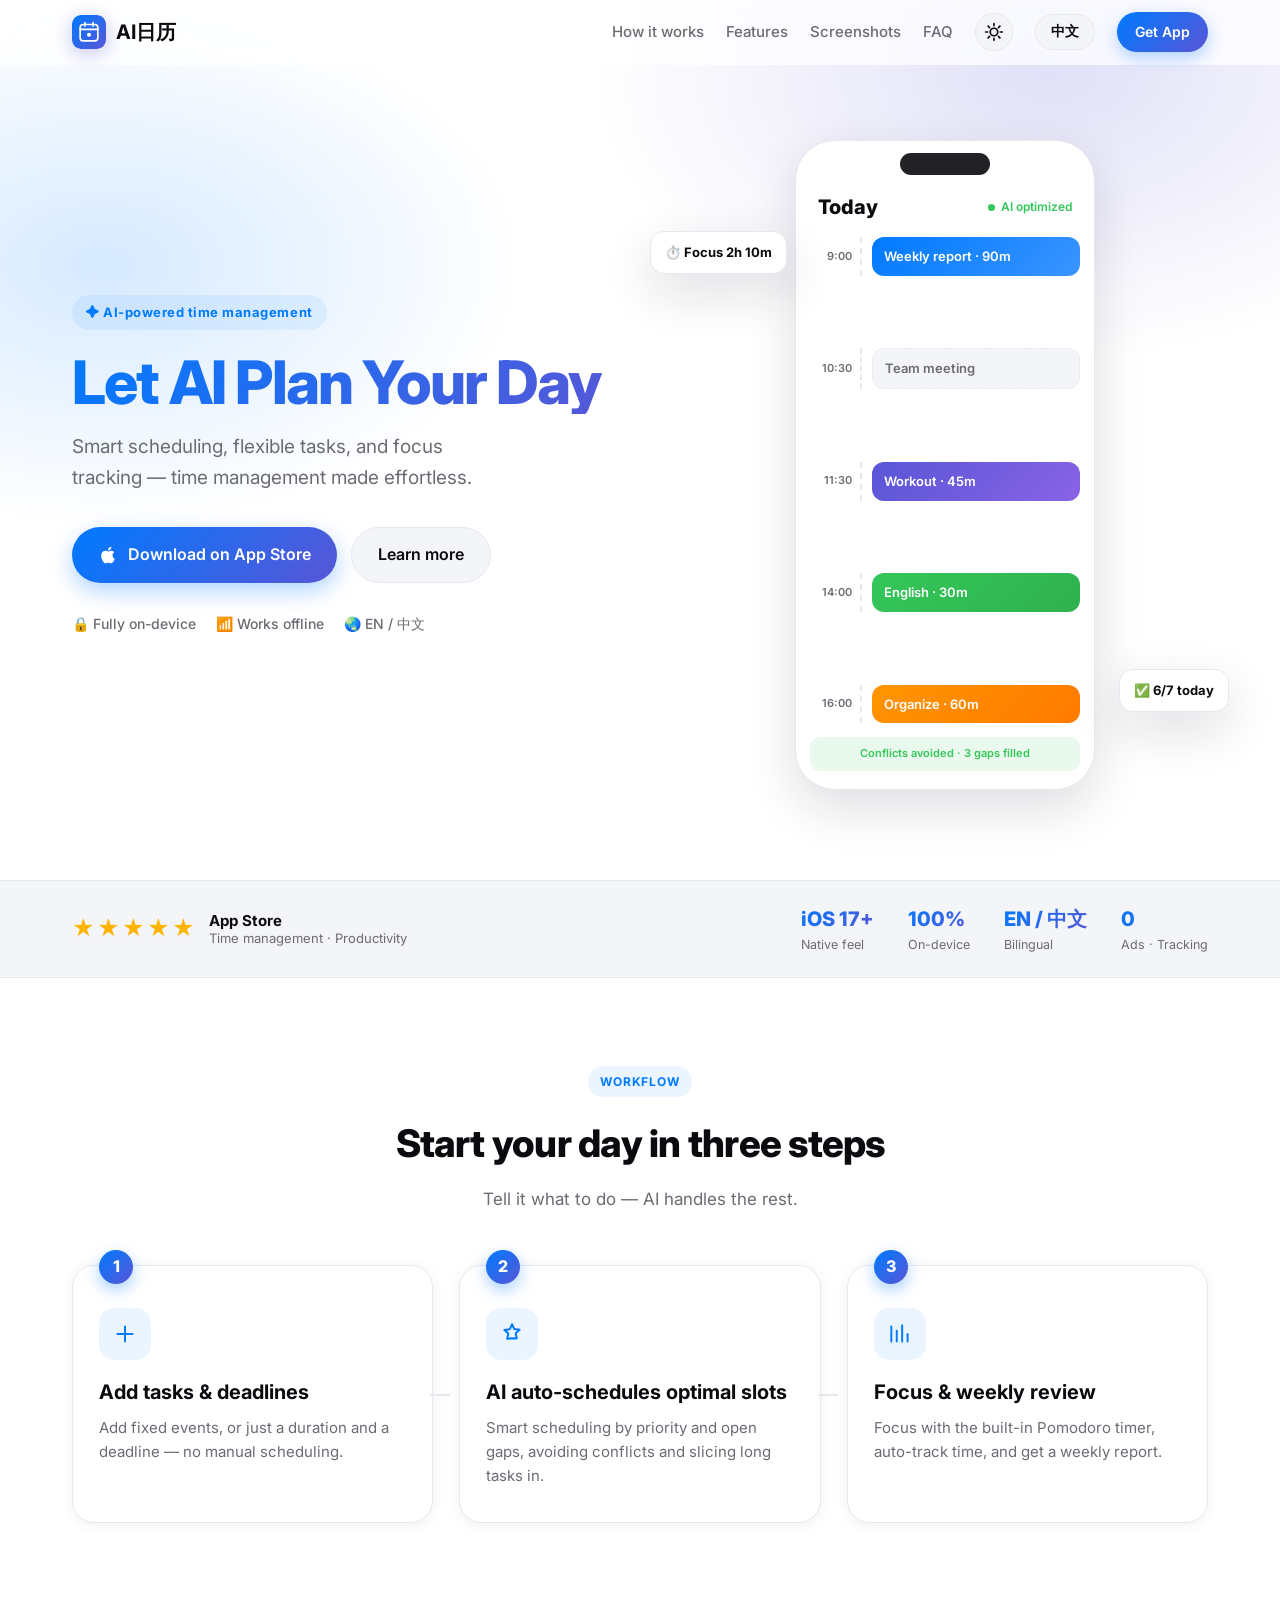
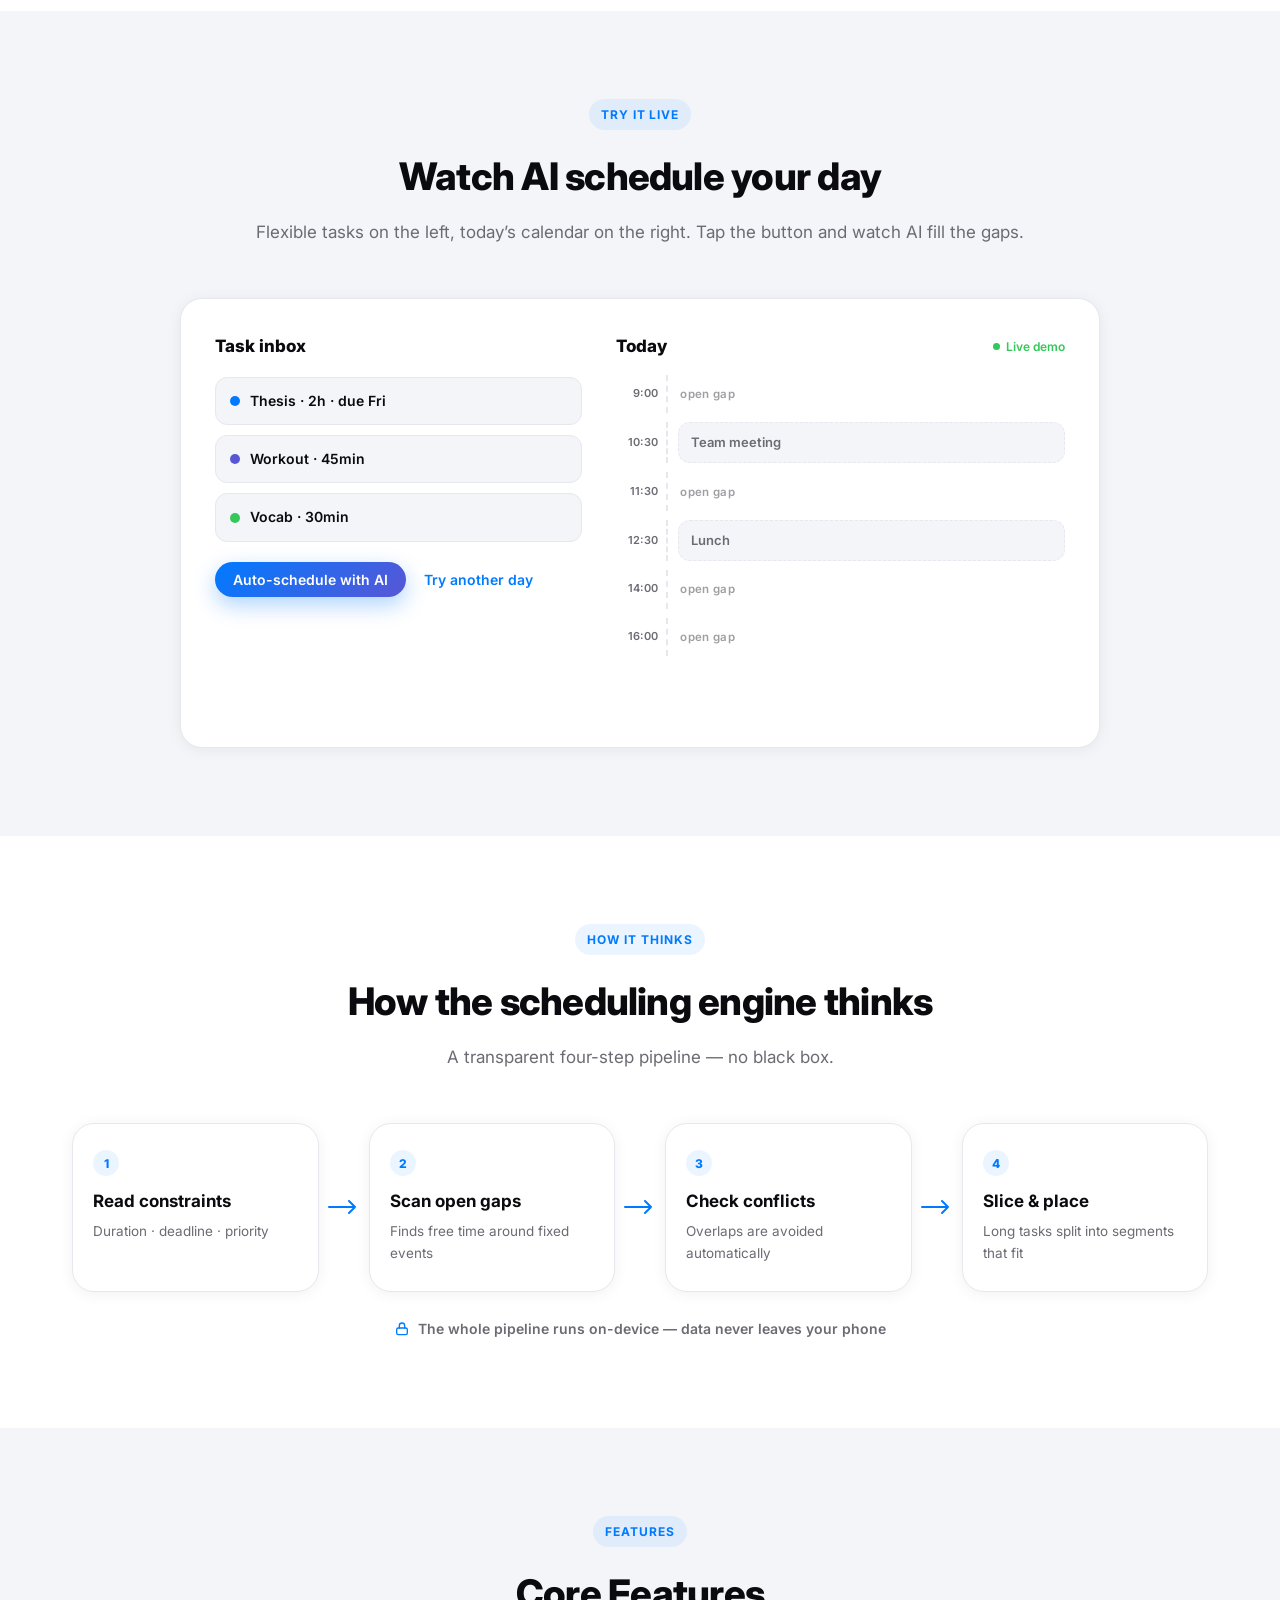
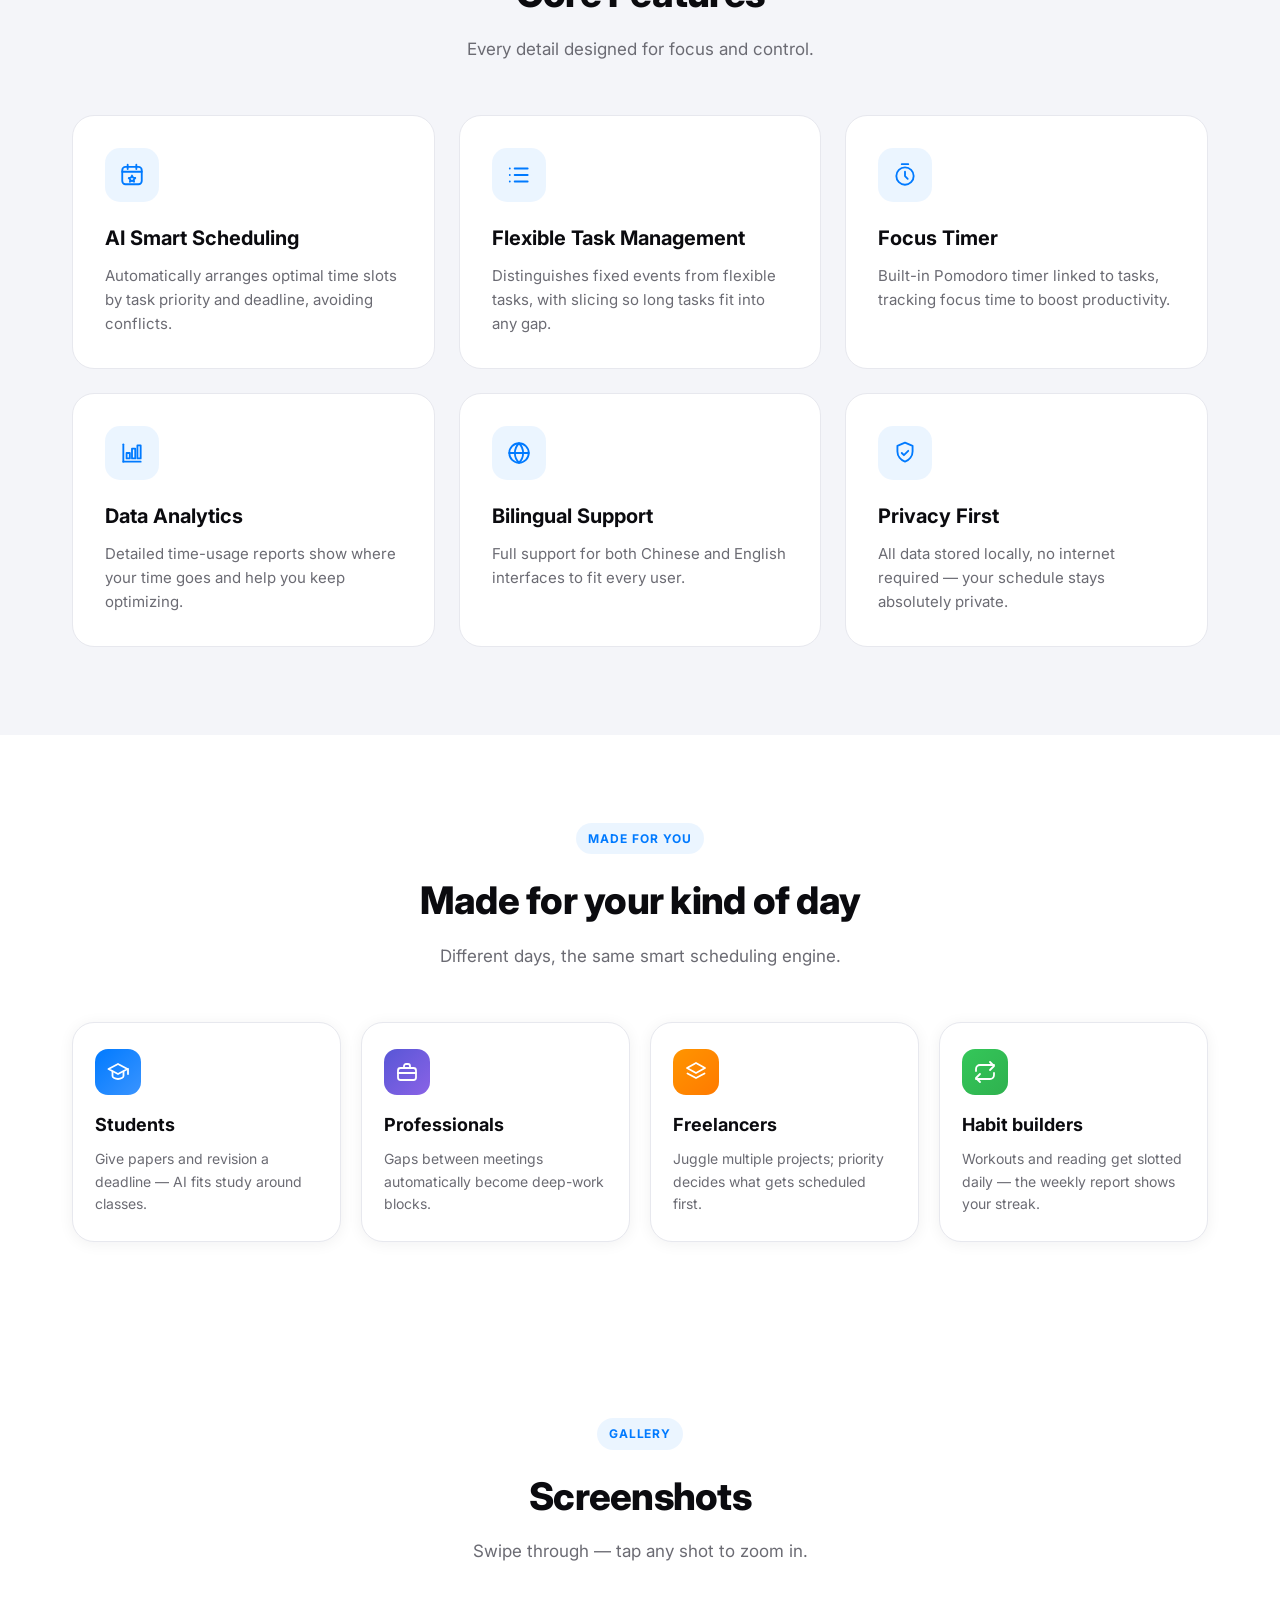
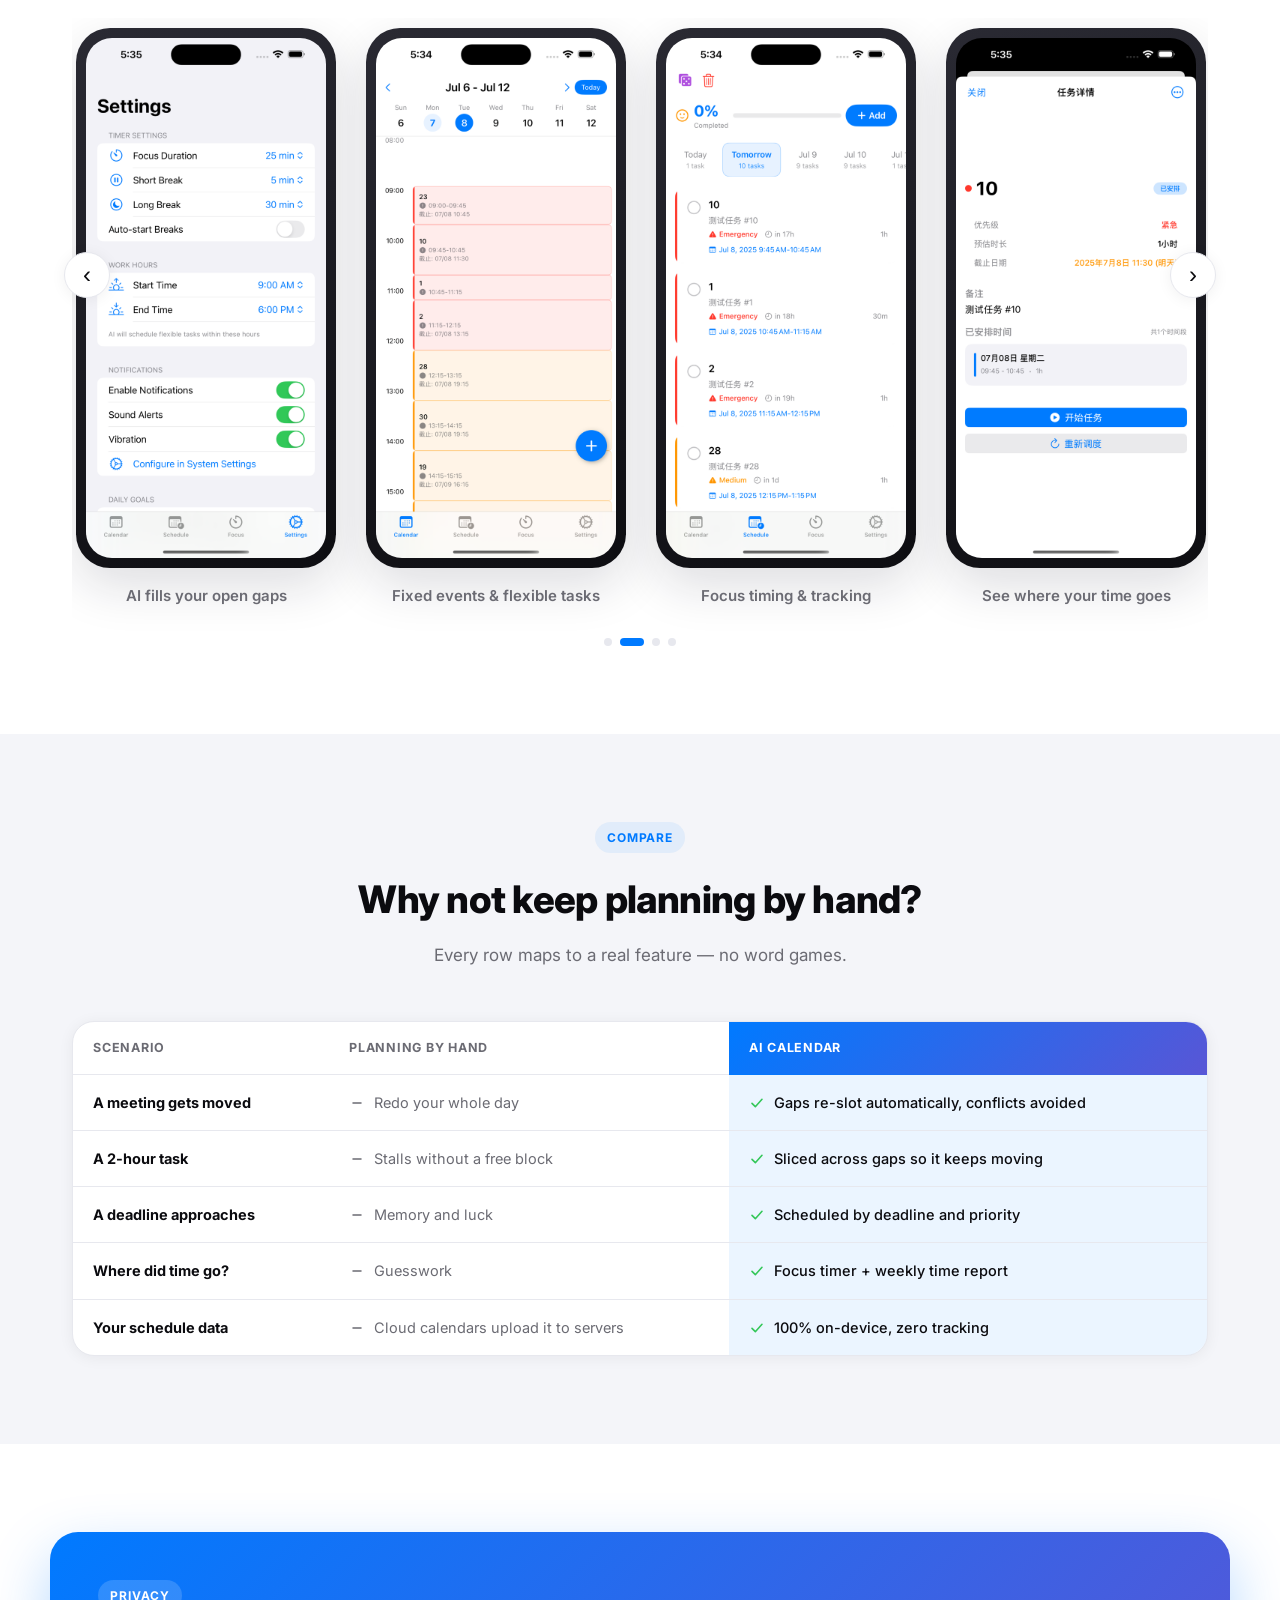
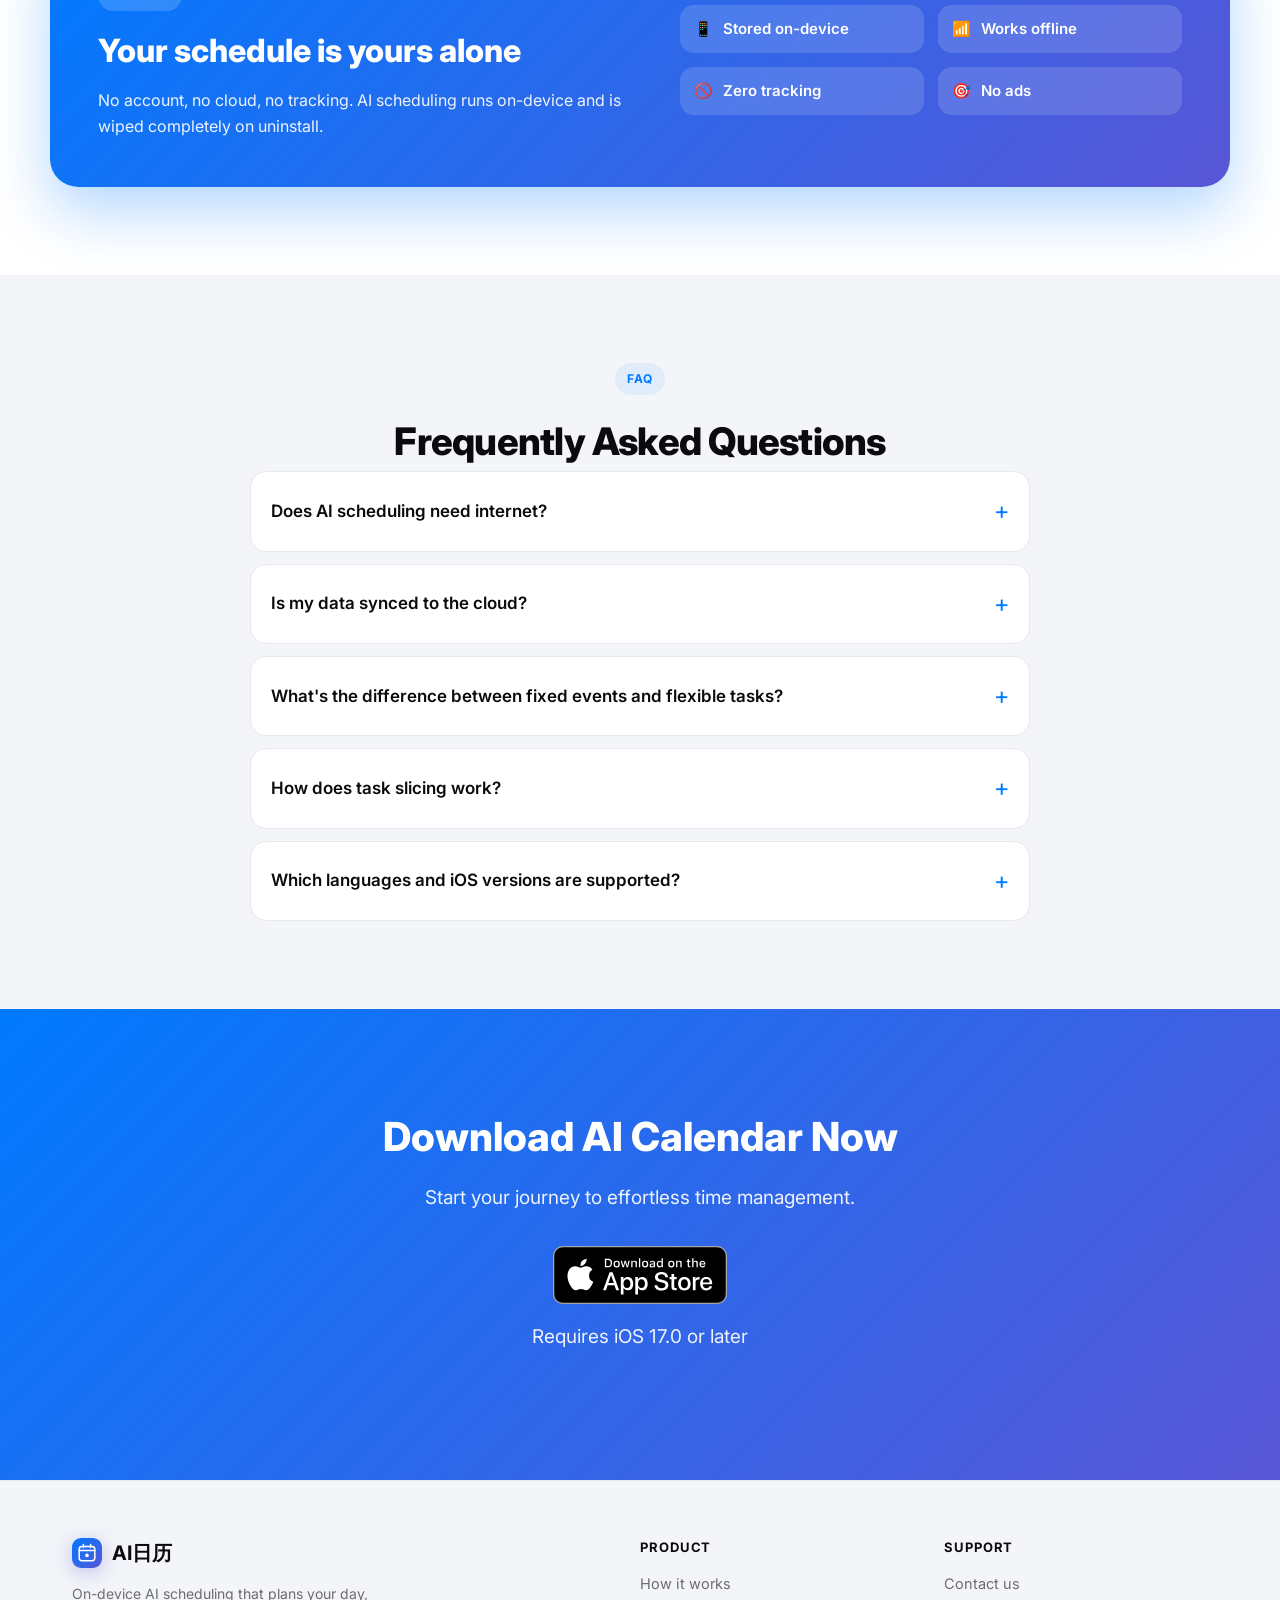
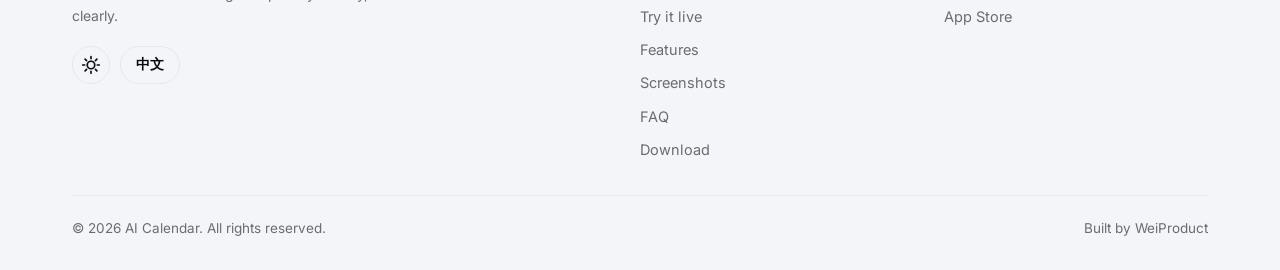
==== commit 8f006410: "Enrich landing page: interactive AI scheduling demo, engine pipeline diagram, persona cards, manual-" ====
--- a/index.html
+++ b/index.html
@@ -58,6 +58,8 @@
 <body>
     <a class="skip-link" href="#main" data-i18n="skip">跳到主要内容</a>
 
+    <div id="scrollProgress" aria-hidden="true"></div>
+
     <nav class="navbar" id="navbar">
         <div class="container">
             <a class="nav-brand" href="#" aria-label="AI日历">
@@ -143,6 +145,7 @@
 
     <section id="how" class="how">
         <div class="container">
+            <span class="eyebrow sm" data-i18n="eyeHow">流程</span>
             <h2 class="section-title" data-i18n="howTitle">三步开启高效的一天</h2>
             <p class="section-sub" data-i18n="howSub">告诉它要做什么，剩下的交给 AI。</p>
             <div class="steps">
@@ -168,8 +171,83 @@
         </div>
     </section>
 
+    <section id="demo" class="demo">
+        <div class="container">
+            <span class="eyebrow sm" data-i18n="eyeDemo">亲手试试</span>
+            <h2 class="section-title" data-i18n="demoTitle">亲眼看 AI 排好你的一天</h2>
+            <p class="section-sub" data-i18n="demoSub">左边是待排任务，右边是今天的日程。点击按钮，看 AI 把任务填进空档。</p>
+            <div class="demo-card reveal">
+                <div class="demo-inbox">
+                    <h3 data-i18n="demoInboxTitle">任务清单</h3>
+                    <div class="demo-chip" data-chip="1">
+                        <span class="chip-dot d1" aria-hidden="true"></span>
+                        <span class="chip-label" data-i18n="demoTask1">写论文 · 2h · 周五截止</span>
+                        <svg class="chip-check" viewBox="0 0 24 24" width="16" height="16" fill="none" stroke="currentColor" stroke-width="2.4" stroke-linecap="round" stroke-linejoin="round" aria-hidden="true"><path d="M4.5 12.5l5 5 10-11"/></svg>
+                    </div>
+                    <div class="demo-chip" data-chip="2">
+                        <span class="chip-dot d2" aria-hidden="true"></span>
+                        <span class="chip-label" data-i18n="demoTask2">健身 · 45min</span>
+                        <svg class="chip-check" viewBox="0 0 24 24" width="16" height="16" fill="none" stroke="currentColor" stroke-width="2.4" stroke-linecap="round" stroke-linejoin="round" aria-hidden="true"><path d="M4.5 12.5l5 5 10-11"/></svg>
+                    </div>
+                    <div class="demo-chip" data-chip="3">
+                        <span class="chip-dot d3" aria-hidden="true"></span>
+                        <span class="chip-label" data-i18n="demoTask3">背单词 · 30min</span>
+                        <svg class="chip-check" viewBox="0 0 24 24" width="16" height="16" fill="none" stroke="currentColor" stroke-width="2.4" stroke-linecap="round" stroke-linejoin="round" aria-hidden="true"><path d="M4.5 12.5l5 5 10-11"/></svg>
+                    </div>
+                    <div class="demo-actions">
+                        <button class="btn btn-primary btn-sm" id="demoBtn" type="button" data-i18n="demoBtn">AI 一键排程</button>
+                        <button class="demo-shuffle" id="demoShuffle" type="button" data-i18n="demoShuffle">换个日程再试</button>
+                    </div>
+                </div>
+                <div class="demo-timeline">
+                    <div class="demo-tl-head">
+                        <span class="demo-tl-title" data-i18n="demoToday">今天</span>
+                        <span class="sched-ai"><span class="dot" aria-hidden="true"></span><span data-i18n="demoAiTag">排程演示</span></span>
+                    </div>
+                    <div class="demo-slots" id="demoSlots"></div>
+                    <div class="demo-result" id="demoResult" aria-live="polite"><span data-i18n="demoDone">4 个空档已填满 · 0 冲突 · 2h 任务已拆成 2 段</span></div>
+                </div>
+            </div>
+        </div>
+    </section>
+
+    <section class="engine">
+        <div class="container">
+            <span class="eyebrow sm" data-i18n="eyeEngine">排程原理</span>
+            <h2 class="section-title" data-i18n="engTitle">AI 排程是怎么想的</h2>
+            <p class="section-sub" data-i18n="engSub">四步透明的排程流程，没有黑箱。</p>
+            <div class="engine-flow">
+                <div class="engine-node reveal">
+                    <span class="engine-num" aria-hidden="true">1</span>
+                    <h3 data-i18n="eng1t">读取约束</h3>
+                    <p data-i18n="eng1d">时长 · 截止日期 · 优先级</p>
+                </div>
+                <div class="engine-link reveal" aria-hidden="true"><svg viewBox="0 0 34 24" width="34" height="24" fill="none" stroke="currentColor" stroke-width="2" stroke-linecap="round" stroke-linejoin="round"><path d="M2 12h26m0 0l-6-6m6 6l-6 6"/></svg></div>
+                <div class="engine-node reveal">
+                    <span class="engine-num" aria-hidden="true">2</span>
+                    <h3 data-i18n="eng2t">扫描空档</h3>
+                    <p data-i18n="eng2d">避开固定事件，找出可用时段</p>
+                </div>
+                <div class="engine-link reveal" aria-hidden="true"><svg viewBox="0 0 34 24" width="34" height="24" fill="none" stroke="currentColor" stroke-width="2" stroke-linecap="round" stroke-linejoin="round"><path d="M2 12h26m0 0l-6-6m6 6l-6 6"/></svg></div>
+                <div class="engine-node reveal">
+                    <span class="engine-num" aria-hidden="true">3</span>
+                    <h3 data-i18n="eng3t">冲突检测</h3>
+                    <p data-i18n="eng3d">重叠自动避让，日程始终干净</p>
+                </div>
+                <div class="engine-link reveal" aria-hidden="true"><svg viewBox="0 0 34 24" width="34" height="24" fill="none" stroke="currentColor" stroke-width="2" stroke-linecap="round" stroke-linejoin="round"><path d="M2 12h26m0 0l-6-6m6 6l-6 6"/></svg></div>
+                <div class="engine-node reveal">
+                    <span class="engine-num" aria-hidden="true">4</span>
+                    <h3 data-i18n="eng4t">分片放置</h3>
+                    <p data-i18n="eng4d">长任务拆成片段，见缝插针推进</p>
+                </div>
+            </div>
+            <p class="engine-caption reveal"><svg viewBox="0 0 24 24" width="16" height="16" fill="none" stroke="currentColor" stroke-width="2" stroke-linecap="round" stroke-linejoin="round" aria-hidden="true"><rect x="4" y="10.5" width="16" height="10" rx="2.5"/><path d="M8 10.5V7a4 4 0 0 1 8 0v3.5"/></svg><span data-i18n="engCaption">整个过程在设备本地完成，数据不离开手机</span></p>
+        </div>
+    </section>
+
     <section id="features" class="features">
         <div class="container">
+            <span class="eyebrow sm" data-i18n="eyeFeatures">功能</span>
             <h2 class="section-title" data-i18n="featuresTitle">核心功能</h2>
             <p class="section-sub" data-i18n="featuresSub">为专注和掌控感而设计的每一个细节。</p>
             <div class="features-grid">
@@ -207,8 +285,39 @@
         </div>
     </section>
 
+    <section class="personas">
+        <div class="container">
+            <span class="eyebrow sm" data-i18n="eyePersona">适用人群</span>
+            <h2 class="section-title" data-i18n="personaTitle">为你的一天而设计</h2>
+            <p class="section-sub" data-i18n="personaSub">不同的日子，同一个聪明的排程引擎。</p>
+            <div class="personas-grid">
+                <div class="persona-card reveal">
+                    <div class="persona-ic c1" aria-hidden="true"><svg viewBox="0 0 24 24" width="24" height="24" fill="none" stroke="currentColor" stroke-width="1.8" stroke-linecap="round" stroke-linejoin="round"><path d="M12 4L2.5 9l9.5 5 9.5-5z"/><path d="M6.5 11.5V16c0 1.5 2.5 3 5.5 3s5.5-1.5 5.5-3v-4.5"/><path d="M22 9v5"/></svg></div>
+                    <h3 data-i18n="p1t">学生党</h3>
+                    <p data-i18n="p1d">论文和复习只给个截止日期，AI 自动排进课表空档。</p>
+                </div>
+                <div class="persona-card reveal">
+                    <div class="persona-ic c2" aria-hidden="true"><svg viewBox="0 0 24 24" width="24" height="24" fill="none" stroke="currentColor" stroke-width="1.8" stroke-linecap="round" stroke-linejoin="round"><rect x="3" y="8" width="18" height="12" rx="2.5"/><path d="M9 8V6a2 2 0 0 1 2-2h2a2 2 0 0 1 2 2v2M3 13h18"/></svg></div>
+                    <h3 data-i18n="p2t">职场人</h3>
+                    <p data-i18n="p2d">会议之间的碎片时间，自动变成整块的深度工作。</p>
+                </div>
+                <div class="persona-card reveal">
+                    <div class="persona-ic c3" aria-hidden="true"><svg viewBox="0 0 24 24" width="24" height="24" fill="none" stroke="currentColor" stroke-width="1.8" stroke-linecap="round" stroke-linejoin="round"><path d="M12 3l9 5-9 5-9-5z"/><path d="M3.5 13.5L12 18l8.5-4.5"/></svg></div>
+                    <h3 data-i18n="p3t">自由职业者</h3>
+                    <p data-i18n="p3d">多项目并行，按优先级自动权衡先做哪个。</p>
+                </div>
+                <div class="persona-card reveal">
+                    <div class="persona-ic c4" aria-hidden="true"><svg viewBox="0 0 24 24" width="24" height="24" fill="none" stroke="currentColor" stroke-width="1.8" stroke-linecap="round" stroke-linejoin="round"><path d="M17 2l4 4-4 4"/><path d="M3 11V9a4 4 0 0 1 4-4h14"/><path d="M7 22l-4-4 4-4"/><path d="M21 13v2a4 4 0 0 1-4 4H3"/></svg></div>
+                    <h3 data-i18n="p4t">习惯养成者</h3>
+                    <p data-i18n="p4d">健身、阅读固定成型，周报里看见自己的坚持。</p>
+                </div>
+            </div>
+        </div>
+    </section>
+
     <section id="screenshots" class="screenshots">
         <div class="container">
+            <span class="eyebrow sm" data-i18n="eyeShots">截图</span>
             <h2 class="section-title" data-i18n="screenshotsTitle">应用截图</h2>
             <p class="section-sub" data-i18n="screenshotsSub">左右滑动，点击可放大查看。</p>
             <div class="gallery">
@@ -237,9 +346,56 @@
         </div>
     </section>
 
+    <section class="compare">
+        <div class="container">
+            <span class="eyebrow sm" data-i18n="eyeCompare">对比</span>
+            <h2 class="section-title" data-i18n="cmpTitle">为什么不继续手动排？</h2>
+            <p class="section-sub" data-i18n="cmpSub">每一行都对应一个真实功能，不玩文字游戏。</p>
+            <div class="table-scroll reveal">
+                <table class="cmp-table">
+                    <thead>
+                        <tr>
+                            <th scope="col" data-i18n="cmpColScenario">场景</th>
+                            <th scope="col" data-i18n="cmpColManual">手动排程</th>
+                            <th scope="col" class="cmp-ai-head" data-i18n="cmpColApp">AI日历</th>
+                        </tr>
+                    </thead>
+                    <tbody>
+                        <tr>
+                            <th scope="row" data-i18n="cmpR1s">会议突然改期</th>
+                            <td><span class="cmp-cell cmp-x"><svg viewBox="0 0 24 24" width="16" height="16" fill="none" stroke="currentColor" stroke-width="2.2" stroke-linecap="round" aria-hidden="true"><path d="M6 12h12"/></svg><span data-i18n="cmpR1m">整天日程推倒重排</span></span></td>
+                            <td class="cmp-ai"><span class="cmp-cell cmp-check"><svg viewBox="0 0 24 24" width="16" height="16" fill="none" stroke="currentColor" stroke-width="2.4" stroke-linecap="round" stroke-linejoin="round" aria-hidden="true"><path d="M4.5 12.5l5 5 10-11"/></svg><span data-i18n="cmpR1a">空档自动重算，冲突自动避开</span></span></td>
+                        </tr>
+                        <tr>
+                            <th scope="row" data-i18n="cmpR2s">2 小时的大任务</th>
+                            <td><span class="cmp-cell cmp-x"><svg viewBox="0 0 24 24" width="16" height="16" fill="none" stroke="currentColor" stroke-width="2.2" stroke-linecap="round" aria-hidden="true"><path d="M6 12h12"/></svg><span data-i18n="cmpR2m">找不到整块时间，一拖再拖</span></span></td>
+                            <td class="cmp-ai"><span class="cmp-cell cmp-check"><svg viewBox="0 0 24 24" width="16" height="16" fill="none" stroke="currentColor" stroke-width="2.4" stroke-linecap="round" stroke-linejoin="round" aria-hidden="true"><path d="M4.5 12.5l5 5 10-11"/></svg><span data-i18n="cmpR2a">自动分片，见缝插针地推进</span></span></td>
+                        </tr>
+                        <tr>
+                            <th scope="row" data-i18n="cmpR3s">临近截止日期</th>
+                            <td><span class="cmp-cell cmp-x"><svg viewBox="0 0 24 24" width="16" height="16" fill="none" stroke="currentColor" stroke-width="2.2" stroke-linecap="round" aria-hidden="true"><path d="M6 12h12"/></svg><span data-i18n="cmpR3m">全靠记性和运气</span></span></td>
+                            <td class="cmp-ai"><span class="cmp-cell cmp-check"><svg viewBox="0 0 24 24" width="16" height="16" fill="none" stroke="currentColor" stroke-width="2.4" stroke-linecap="round" stroke-linejoin="round" aria-hidden="true"><path d="M4.5 12.5l5 5 10-11"/></svg><span data-i18n="cmpR3a">按截止日期和优先级自动排入</span></span></td>
+                        </tr>
+                        <tr>
+                            <th scope="row" data-i18n="cmpR4s">时间都去哪了</th>
+                            <td><span class="cmp-cell cmp-x"><svg viewBox="0 0 24 24" width="16" height="16" fill="none" stroke="currentColor" stroke-width="2.2" stroke-linecap="round" aria-hidden="true"><path d="M6 12h12"/></svg><span data-i18n="cmpR4m">凭感觉回忆</span></span></td>
+                            <td class="cmp-ai"><span class="cmp-cell cmp-check"><svg viewBox="0 0 24 24" width="16" height="16" fill="none" stroke="currentColor" stroke-width="2.4" stroke-linecap="round" stroke-linejoin="round" aria-hidden="true"><path d="M4.5 12.5l5 5 10-11"/></svg><span data-i18n="cmpR4a">专注计时 + 每周时间报告</span></span></td>
+                        </tr>
+                        <tr>
+                            <th scope="row" data-i18n="cmpR5s">你的日程数据</th>
+                            <td><span class="cmp-cell cmp-x"><svg viewBox="0 0 24 24" width="16" height="16" fill="none" stroke="currentColor" stroke-width="2.2" stroke-linecap="round" aria-hidden="true"><path d="M6 12h12"/></svg><span data-i18n="cmpR5m">云端日历上传到服务器</span></span></td>
+                            <td class="cmp-ai"><span class="cmp-cell cmp-check"><svg viewBox="0 0 24 24" width="16" height="16" fill="none" stroke="currentColor" stroke-width="2.4" stroke-linecap="round" stroke-linejoin="round" aria-hidden="true"><path d="M4.5 12.5l5 5 10-11"/></svg><span data-i18n="cmpR5a">100% 本地存储，零追踪</span></span></td>
+                        </tr>
+                    </tbody>
+                </table>
+            </div>
+        </div>
+    </section>
+
     <section class="privacy">
         <div class="container privacy-card">
             <div class="privacy-lead">
+                <span class="eyebrow sm" data-i18n="eyePrivacy">隐私</span>
                 <h2 data-i18n="privacyTitle">您的日程，只属于您</h2>
                 <p data-i18n="privacyDesc">没有账号，没有云端，没有追踪。AI 排程在设备本地完成，卸载即彻底清除。</p>
             </div>
@@ -254,6 +410,7 @@
 
     <section id="faq" class="faq">
         <div class="container">
+            <span class="eyebrow sm" data-i18n="eyeFaq">问答</span>
             <h2 class="section-title" data-i18n="faqTitle">常见问题</h2>
             <div class="faq-list">
                 <details class="faq-item reveal"><summary data-i18n="q1">AI 排程需要联网吗？</summary><p data-i18n="a1">不需要。AI 排程逻辑在设备本地运行，全程离线可用，您的日程数据不会离开手机。</p></details>
@@ -283,10 +440,39 @@
 
     <footer class="footer">
         <div class="container">
-            <div class="footer-content">
+            <div class="footer-grid">
+                <div class="footer-brand">
+                    <a class="nav-brand" href="#" aria-label="AI日历">
+                        <span class="brand-icon" aria-hidden="true"><svg viewBox="0 0 100 100" width="30" height="30"><rect width="100" height="100" rx="24" fill="url(#bg)"/><rect x="24" y="28" width="52" height="48" rx="9" fill="none" stroke="#fff" stroke-width="5"/><path d="M24 42 H76 M38 22 V32 M62 22 V32" stroke="#fff" stroke-width="5" stroke-linecap="round"/><circle cx="50" cy="58" r="6" fill="#fff"/></svg></span>
+                        <span class="brand-name">AI日历</span>
+                    </a>
+                    <p class="footer-tag" data-i18n="footerTag">本地 AI 排程，把每一天安排得清清楚楚。</p>
+                    <div class="footer-controls">
+                        <button class="icon-btn" type="button" id="footerTheme" aria-label="切换深色模式">
+                            <svg class="i-sun" viewBox="0 0 24 24" width="20" height="20" fill="none" stroke="currentColor" stroke-width="2" stroke-linecap="round"><circle cx="12" cy="12" r="4.5"/><path d="M12 2v2.5M12 19.5V22M2 12h2.5M19.5 12H22M4.9 4.9l1.8 1.8M17.3 17.3l1.8 1.8M19.1 4.9l-1.8 1.8M6.7 17.3l-1.8 1.8"/></svg>
+                            <svg class="i-moon" viewBox="0 0 24 24" width="20" height="20" fill="currentColor"><path d="M21 12.8A8.5 8.5 0 1 1 11.2 3a6.6 6.6 0 0 0 9.8 9.8z"/></svg>
+                        </button>
+                        <button class="lang-switch" type="button" id="footerLang" aria-label="Switch language">EN</button>
+                    </div>
+                </div>
+                <nav class="footer-col" aria-label="Product links">
+                    <h4 data-i18n="footerProduct">产品</h4>
+                    <a href="#how" data-i18n="navHow">使用流程</a>
+                    <a href="#demo" data-i18n="eyeDemo">亲手试试</a>
+                    <a href="#features" data-i18n="navFeatures">功能特点</a>
+                    <a href="#screenshots" data-i18n="navScreenshots">应用截图</a>
+                    <a href="#faq" data-i18n="navFaq">常见问题</a>
+                    <a href="#download" data-i18n="footerDownload">下载 App</a>
+                </nav>
+                <div class="footer-col">
+                    <h4 data-i18n="footerSupport">支持</h4>
+                    <a href="mailto:1597498880weiproduct@gmail.com" data-i18n="footerContact">联系我们</a>
+                    <a href="https://apps.apple.com/app/id6748324487" target="_blank" rel="noopener noreferrer">App Store</a>
+                </div>
+            </div>
+            <div class="footer-bottom">
                 <p>&copy; <span id="currentYear">2026</span> <span data-i18n="footerRights">AI日历. All rights reserved.</span></p>
                 <p data-i18n="footerMadeBy">Built by WeiProduct</p>
-                <p>Contact: <a href="mailto:1597498880weiproduct@gmail.com">1597498880weiproduct@gmail.com</a></p>
             </div>
         </div>
     </footer>
--- a/css/style.css
+++ b/css/style.css
@@ -64,6 +64,10 @@
 
 .section-title { font-size: clamp(28px, 4vw, 38px); font-weight: 800; text-align: center; letter-spacing: -0.02em; }
 .section-sub { text-align: center; color: var(--text-secondary); font-size: 17px; margin-top: 12px; margin-bottom: 52px; }
+.eyebrow.sm { display: table; margin: 0 auto 16px; font-size: 12px; padding: 6px 12px; letter-spacing: .08em; text-transform: uppercase; }
+
+/* ---------- Scroll progress ---------- */
+#scrollProgress { position: fixed; top: 0; left: 0; right: 0; height: 3px; background: var(--grad); transform: scaleX(0); transform-origin: left; z-index: 1100; pointer-events: none; }
 
 /* ---------- Navbar ---------- */
 .navbar {
@@ -119,15 +123,15 @@
 
 /* Hero device widget */
 .hero-visual { position: relative; display: flex; justify-content: center; }
-.device { position: relative; width: 300px; max-width: 78vw; background: var(--card); border: 1px solid var(--border-color); border-radius: 40px; padding: 16px 14px 18px; box-shadow: var(--shadow-lg); }
+.device { position: relative; width: 300px; max-width: 78vw; aspect-ratio: 9 / 19.5; display: flex; flex-direction: column; overflow: hidden; background: var(--card); border: 1px solid var(--border-color); border-radius: 40px; padding: 16px 14px 18px; box-shadow: var(--shadow-lg); }
 .device-notch { position: absolute; top: 12px; left: 50%; transform: translateX(-50%); width: 90px; height: 22px; background: var(--text-primary); opacity: .9; border-radius: 999px; }
 :root[data-theme="dark"] .device-notch { background: #000; opacity: 1; }
-.sched { margin-top: 30px; }
+.sched { margin-top: 30px; flex: 1; min-height: 0; display: flex; flex-direction: column; }
 .sched-head { display: flex; align-items: center; justify-content: space-between; padding: 4px 8px 14px; }
 .sched-title { font-weight: 800; font-size: 20px; }
 .sched-ai { display: inline-flex; align-items: center; gap: 6px; font-size: 12px; font-weight: 600; color: var(--success-color); }
 .sched-ai .dot { width: 7px; height: 7px; border-radius: 50%; background: var(--success-color); box-shadow: 0 0 0 0 rgba(52,199,89,.5); animation: pulse 2s infinite; }
-.sched-grid { display: flex; flex-direction: column; gap: 9px; }
+.sched-grid { flex: 1; min-height: 0; display: flex; flex-direction: column; justify-content: space-between; gap: 9px; }
 .slot { display: grid; grid-template-columns: 42px 1fr; align-items: center; gap: 8px; }
 .slot-time { font-size: 11px; color: var(--text-secondary); font-weight: 600; text-align: right; }
 .lane { border-left: 2px dashed var(--border-color); padding-left: 10px; min-height: 34px; display: flex; align-items: center; }
@@ -178,6 +182,51 @@
 .step p { color: var(--text-secondary); font-size: 15px; }
 .steps .step:not(:last-child)::after { content: ""; position: absolute; top: 50%; right: -18px; width: 20px; height: 2px; background: var(--border-color); }
 
+/* ---------- Interactive demo ---------- */
+.demo { padding: 88px 0; background: var(--bg-secondary); }
+.demo-card { display: grid; grid-template-columns: 0.9fr 1.1fr; gap: 34px; background: var(--card); border: 1px solid var(--border-color); border-radius: var(--radius); box-shadow: var(--shadow); padding: 34px; max-width: 920px; margin: 0 auto; }
+.demo-inbox h3, .demo-tl-title { font-size: 17px; font-weight: 800; }
+.demo-inbox h3 { margin-bottom: 16px; }
+.demo-chip { display: flex; align-items: center; gap: 10px; background: var(--bg-secondary); border: 1px solid var(--border-color); border-radius: 12px; padding: 12px 14px; font-size: 14px; font-weight: 600; margin-bottom: 10px; transition: opacity .4s; }
+.chip-dot { width: 10px; height: 10px; border-radius: 50%; flex-shrink: 0; }
+.chip-dot.d1 { background: #007AFF; }
+.chip-dot.d2 { background: #5856D6; }
+.chip-dot.d3 { background: #34C759; }
+.chip-label { flex: 1; }
+.chip-check { color: var(--success-color); opacity: 0; transition: opacity .4s; flex-shrink: 0; }
+.demo-chip.used { opacity: .6; }
+.demo-chip.used .chip-check { opacity: 1; }
+.demo-actions { display: flex; align-items: center; gap: 8px; margin-top: 20px; flex-wrap: wrap; }
+.demo-actions .btn { border: none; cursor: pointer; font-family: inherit; }
+.demo-actions .btn:disabled { opacity: .55; cursor: default; transform: none; box-shadow: none; }
+.demo-shuffle { background: none; border: none; color: var(--primary-color); font-weight: 600; font-size: 14px; cursor: pointer; padding: 9px 10px; font-family: inherit; border-radius: 8px; transition: background .25s; }
+.demo-shuffle:hover { background: var(--chip-bg); }
+.demo-tl-head { display: flex; align-items: center; justify-content: space-between; margin-bottom: 14px; }
+.demo-slots { display: flex; flex-direction: column; gap: 9px; }
+.demo-slots .lane { position: relative; }
+.demo-gap { position: absolute; left: 12px; top: 50%; transform: translateY(-50%); font-size: 11.5px; font-weight: 600; color: var(--text-secondary); opacity: .65; letter-spacing: .03em; transition: opacity .3s; }
+.lane.filled .demo-gap { opacity: 0; }
+.demo-ev { opacity: 0; transform: translateX(18px) scale(.96); transition: opacity .5s cubic-bezier(.2,.8,.25,1), transform .5s cubic-bezier(.2,.8,.25,1); }
+.demo-ev.placed { opacity: 1; transform: none; }
+.demo-ev.d1 { background: linear-gradient(135deg,#007AFF,#3a94ff); }
+.demo-ev.d2 { background: linear-gradient(135deg,#5856D6,#8a63e6); }
+.demo-ev.d3 { background: linear-gradient(135deg,#34C759,#2fb14f); }
+.demo-result { margin-top: 16px; text-align: center; font-size: 13px; font-weight: 600; color: var(--success-color); background: rgba(52,199,89,.1); padding: 10px; border-radius: 10px; opacity: 0; transform: translateY(6px); transition: opacity .4s, transform .4s; }
+.demo-result.show { opacity: 1; transform: none; }
+
+/* ---------- Scheduling engine pipeline ---------- */
+.engine { padding: 88px 0; }
+.engine-flow { display: grid; grid-template-columns: 1fr 34px 1fr 34px 1fr 34px 1fr; gap: 8px; align-items: stretch; }
+.engine-node { background: var(--card); border: 1px solid var(--border-color); border-radius: var(--radius); padding: 26px 20px; box-shadow: var(--shadow); }
+.engine-num { font-size: 12px; font-weight: 800; color: var(--primary-color); background: var(--chip-bg); width: 26px; height: 26px; border-radius: 50%; display: grid; place-items: center; margin-bottom: 12px; }
+.engine-node h3 { font-size: 17px; margin-bottom: 6px; }
+.engine-node p { font-size: 13.5px; color: var(--text-secondary); }
+.engine-link { display: grid; place-items: center; color: var(--primary-color); }
+.engine-link svg path { stroke-dasharray: 60; stroke-dashoffset: 60; transition: stroke-dashoffset .9s ease .25s; }
+.engine-link.in svg path { stroke-dashoffset: 0; }
+.engine-caption { margin-top: 26px; display: flex; align-items: center; justify-content: center; gap: 8px; font-weight: 600; color: var(--text-secondary); font-size: 14px; }
+.engine-caption svg { color: var(--primary-color); flex-shrink: 0; }
+
 /* Features */
 .features-grid { display: grid; grid-template-columns: repeat(auto-fit, minmax(320px, 1fr)); gap: 24px; }
 .feature-card { background: var(--card); border: 1px solid var(--border-color); padding: 32px; border-radius: var(--radius); transition: transform .3s, box-shadow .3s, border-color .3s; }
@@ -187,13 +236,42 @@
 .feature-card h3 { font-size: 20px; margin-bottom: 10px; }
 .feature-card p { color: var(--text-secondary); font-size: 15px; }
 
+/* ---------- Personas ---------- */
+.personas { padding: 88px 0; }
+.personas-grid { display: grid; grid-template-columns: repeat(4, 1fr); gap: 20px; }
+.persona-card { background: var(--card); border: 1px solid var(--border-color); border-radius: var(--radius); padding: 26px 22px; box-shadow: var(--shadow); transition: transform .3s, box-shadow .3s; }
+.persona-card:hover { transform: translateY(-4px); box-shadow: var(--shadow-lg); }
+.persona-ic { width: 46px; height: 46px; border-radius: 13px; display: grid; place-items: center; color: #fff; margin-bottom: 16px; }
+.persona-ic.c1 { background: linear-gradient(135deg,#007AFF,#3a94ff); }
+.persona-ic.c2 { background: linear-gradient(135deg,#5856D6,#8a63e6); }
+.persona-ic.c3 { background: linear-gradient(135deg,#FF9500,#ff7a00); }
+.persona-ic.c4 { background: linear-gradient(135deg,#34C759,#2fb14f); }
+.persona-card h3 { font-size: 18px; margin-bottom: 8px; }
+.persona-card p { font-size: 14px; color: var(--text-secondary); }
+
+/* ---------- Comparison table ---------- */
+.compare { padding: 88px 0; background: var(--bg-secondary); }
+.table-scroll { overflow-x: auto; background: var(--card); border: 1px solid var(--border-color); border-radius: var(--radius); box-shadow: var(--shadow); }
+.cmp-table { width: 100%; min-width: 660px; border-collapse: separate; border-spacing: 0; }
+.cmp-table th, .cmp-table td { padding: 16px 20px; text-align: left; vertical-align: top; border-bottom: 1px solid var(--border-color); font-size: 14.5px; }
+.cmp-table thead th { font-size: 12.5px; font-weight: 700; letter-spacing: .06em; text-transform: uppercase; color: var(--text-secondary); }
+.cmp-table thead th.cmp-ai-head { background: var(--grad); color: #fff; border-bottom-color: transparent; }
+.cmp-table tbody th { font-weight: 700; color: var(--text-primary); }
+.cmp-table td.cmp-ai { background: var(--chip-bg); }
+.cmp-table tbody tr:last-child th, .cmp-table tbody tr:last-child td { border-bottom: none; }
+.cmp-cell { display: flex; align-items: flex-start; gap: 9px; }
+.cmp-cell svg { flex-shrink: 0; margin-top: 4px; }
+.cmp-x { color: var(--text-secondary); }
+.cmp-check { color: var(--text-primary); font-weight: 500; }
+.cmp-check svg { color: var(--success-color); }
+
 /* ---------- Screenshots gallery ---------- */
 .gallery { position: relative; }
 .gal-track { display: flex; gap: 30px; overflow-x: auto; padding: 10px 4px 24px; scroll-snap-type: x mandatory; scrollbar-width: none; }
 .gal-track::-webkit-scrollbar { display: none; }
 .shot { flex: 0 0 auto; scroll-snap-align: center; text-align: center; }
 .phone { width: 260px; max-width: 70vw; border-radius: 34px; padding: 10px; background: linear-gradient(160deg, #2a2a33, #0e0e12); box-shadow: var(--shadow-lg); cursor: zoom-in; }
-.phone img { width: 100%; border-radius: 26px; display: block; }
+.phone img { width: 100%; height: auto; border-radius: 26px; display: block; }
 .shot figcaption { margin-top: 16px; font-weight: 600; color: var(--text-secondary); font-size: 15px; }
 .gal-arrow { position: absolute; top: 42%; transform: translateY(-50%); width: 46px; height: 46px; border-radius: 50%; border: 1px solid var(--border-color); background: var(--card); color: var(--text-primary); font-size: 24px; line-height: 1; cursor: pointer; box-shadow: var(--shadow); z-index: 2; transition: all .2s; }
 .gal-arrow:hover { background: var(--primary-color); color: #fff; border-color: var(--primary-color); }
@@ -212,6 +290,7 @@
 .privacy-card { background: var(--grad); color: #fff; border-radius: 28px; padding: 48px; display: grid; grid-template-columns: 1.1fr 1fr; gap: 30px; align-items: center; box-shadow: 0 24px 60px rgba(0,122,255,.3); }
 .privacy-lead h2 { font-size: clamp(24px, 3.4vw, 32px); font-weight: 800; margin-bottom: 12px; }
 .privacy-lead p { opacity: .92; font-size: 16px; }
+.privacy-lead .eyebrow.sm { display: inline-block; margin: 0 0 14px; background: rgba(255,255,255,.16); color: #fff; }
 .privacy-points { list-style: none; display: grid; grid-template-columns: 1fr 1fr; gap: 14px; }
 .privacy-points li { display: flex; align-items: center; gap: 10px; font-weight: 600; background: rgba(255,255,255,.14); padding: 12px 14px; border-radius: 14px; font-size: 15px; }
 
@@ -233,10 +312,16 @@
 .download-note { font-size: 14px; opacity: .8; margin-top: 18px; }
 
 /* ---------- Footer ---------- */
-.footer { padding: 44px 0; background: var(--bg-secondary); border-top: 1px solid var(--border-color); color: var(--text-secondary); text-align: center; }
-.footer-content p { margin: 5px 0; font-size: 14px; }
-.footer a { color: var(--primary-color); text-decoration: none; }
-.footer a:hover { text-decoration: underline; }
+.footer { padding: 56px 0 30px; background: var(--bg-secondary); border-top: 1px solid var(--border-color); color: var(--text-secondary); }
+.footer-grid { display: grid; grid-template-columns: 2fr 1fr 1fr; gap: 40px; padding-bottom: 34px; border-bottom: 1px solid var(--border-color); }
+.footer-tag { font-size: 14px; margin: 14px 0 18px; max-width: 34ch; }
+.footer-controls { display: flex; gap: 10px; }
+.footer-col { display: flex; flex-direction: column; align-items: flex-start; gap: 10px; }
+.footer-col h4 { color: var(--text-primary); font-size: 13px; font-weight: 700; text-transform: uppercase; letter-spacing: .07em; margin-bottom: 4px; }
+.footer-col a { color: var(--text-secondary); text-decoration: none; font-size: 14.5px; transition: color .25s; }
+.footer-col a:hover { color: var(--primary-color); }
+.footer-bottom { display: flex; justify-content: space-between; flex-wrap: wrap; gap: 6px 20px; padding-top: 22px; font-size: 13.5px; }
+.footer-bottom p { margin: 0; }
 
 /* ---------- Sticky mobile CTA ---------- */
 .sticky-cta { position: fixed; left: 12px; right: 12px; bottom: 12px; z-index: 900; display: none; align-items: center; justify-content: space-between; gap: 12px; background: var(--nav-bg); backdrop-filter: blur(18px); -webkit-backdrop-filter: blur(18px); border: 1px solid var(--border-color); border-radius: 18px; padding: 10px 12px; box-shadow: var(--shadow-lg); transform: translateY(140%); transition: transform .35s; }
@@ -258,6 +343,11 @@
 }
 @media (max-width: 820px) {
     .nav-menu .nav-link { display: none; }
+    .demo-card { grid-template-columns: 1fr; gap: 26px; padding: 26px; }
+    .engine-flow { grid-template-columns: 1fr; gap: 4px; }
+    .engine-link { padding: 4px 0; }
+    .engine-link svg { transform: rotate(90deg); }
+    .personas-grid { grid-template-columns: 1fr 1fr; }
     .hero .container { grid-template-columns: 1fr; gap: 44px; text-align: center; }
     .hero-content { display: flex; flex-direction: column; align-items: center; }
     .hero-subtitle { max-width: 42ch; }
@@ -269,6 +359,8 @@
 }
 @media (max-width: 560px) {
     .hero-chip { display: none; }
+    .footer-grid { grid-template-columns: 1fr; gap: 28px; }
+    .footer-bottom { flex-direction: column; }
 }
 @media (max-width: 480px) {
     .container { padding: 0 16px; }
@@ -279,6 +371,7 @@
     .feature-card { padding: 26px; }
     .privacy-points { grid-template-columns: 1fr; }
     .gal-arrow { display: none; }
+    .personas-grid { grid-template-columns: 1fr; }
 }
 
 @media (prefers-reduced-motion: reduce) {
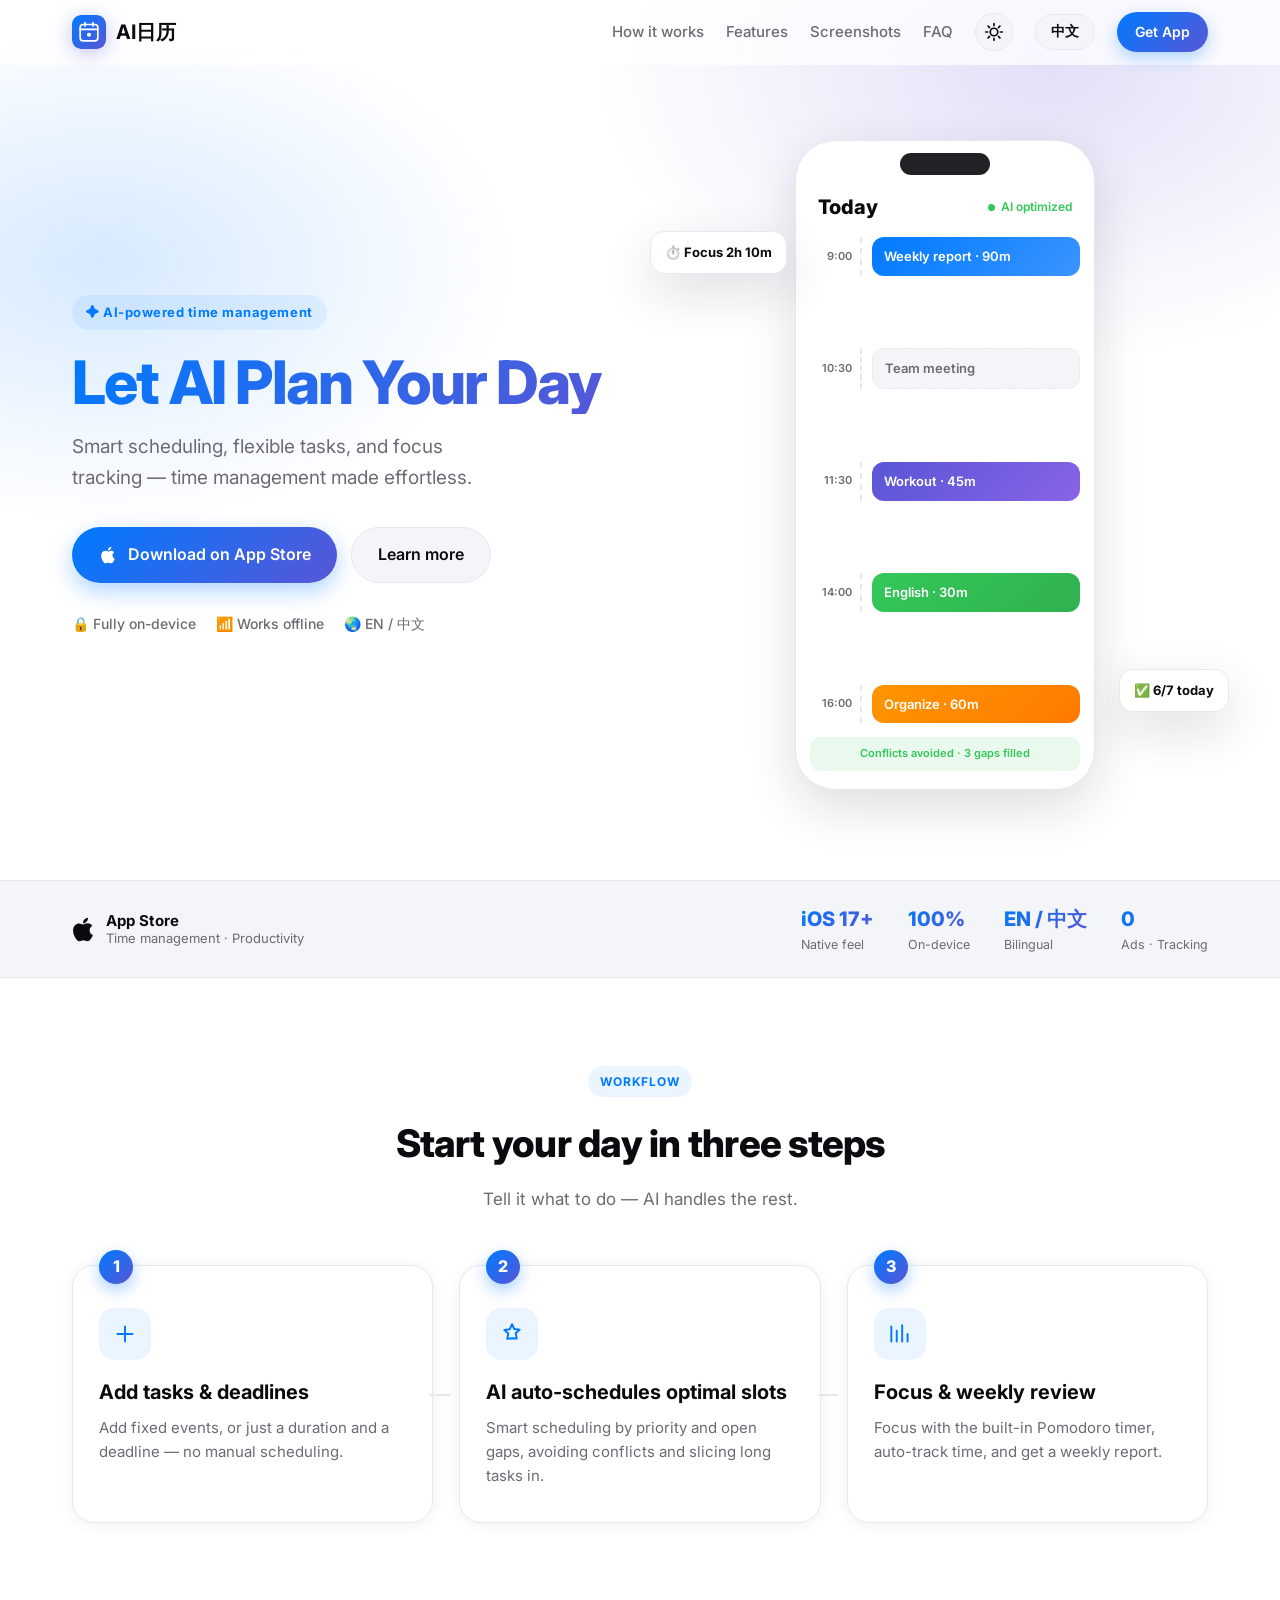
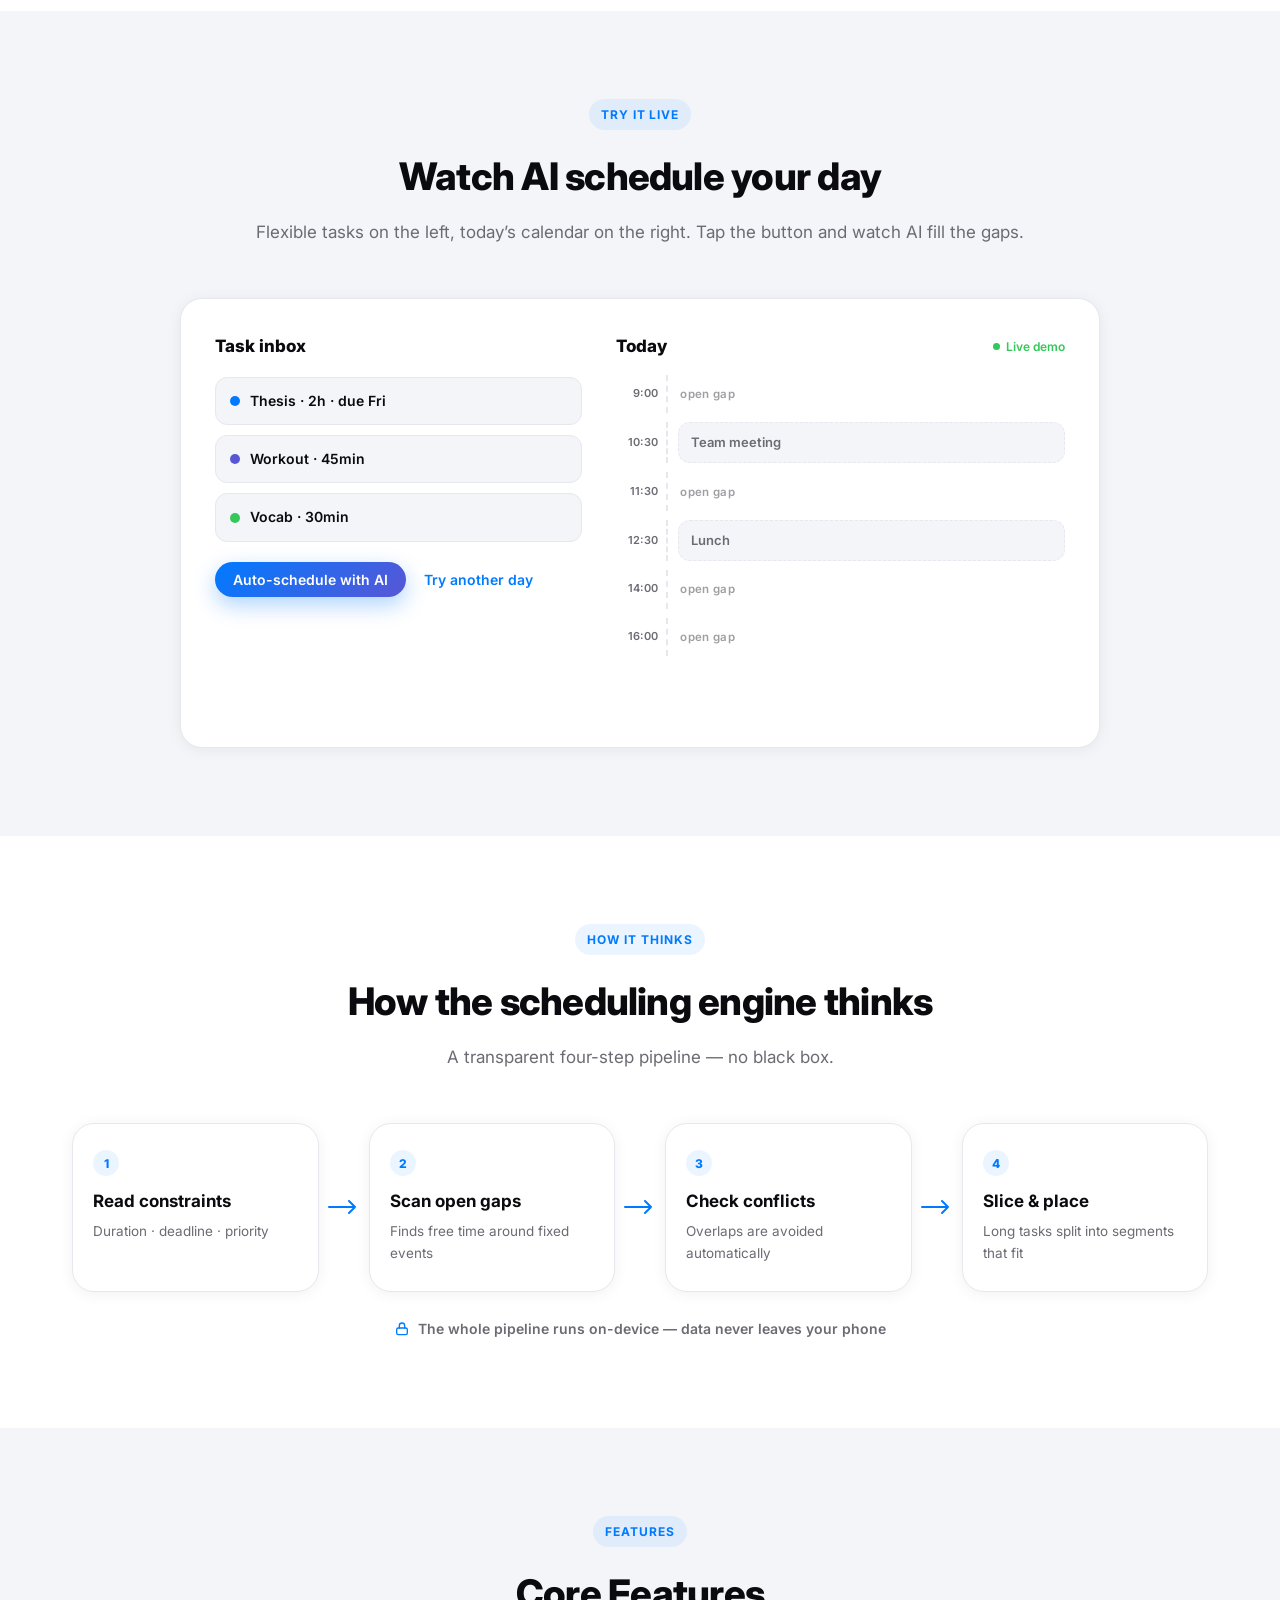
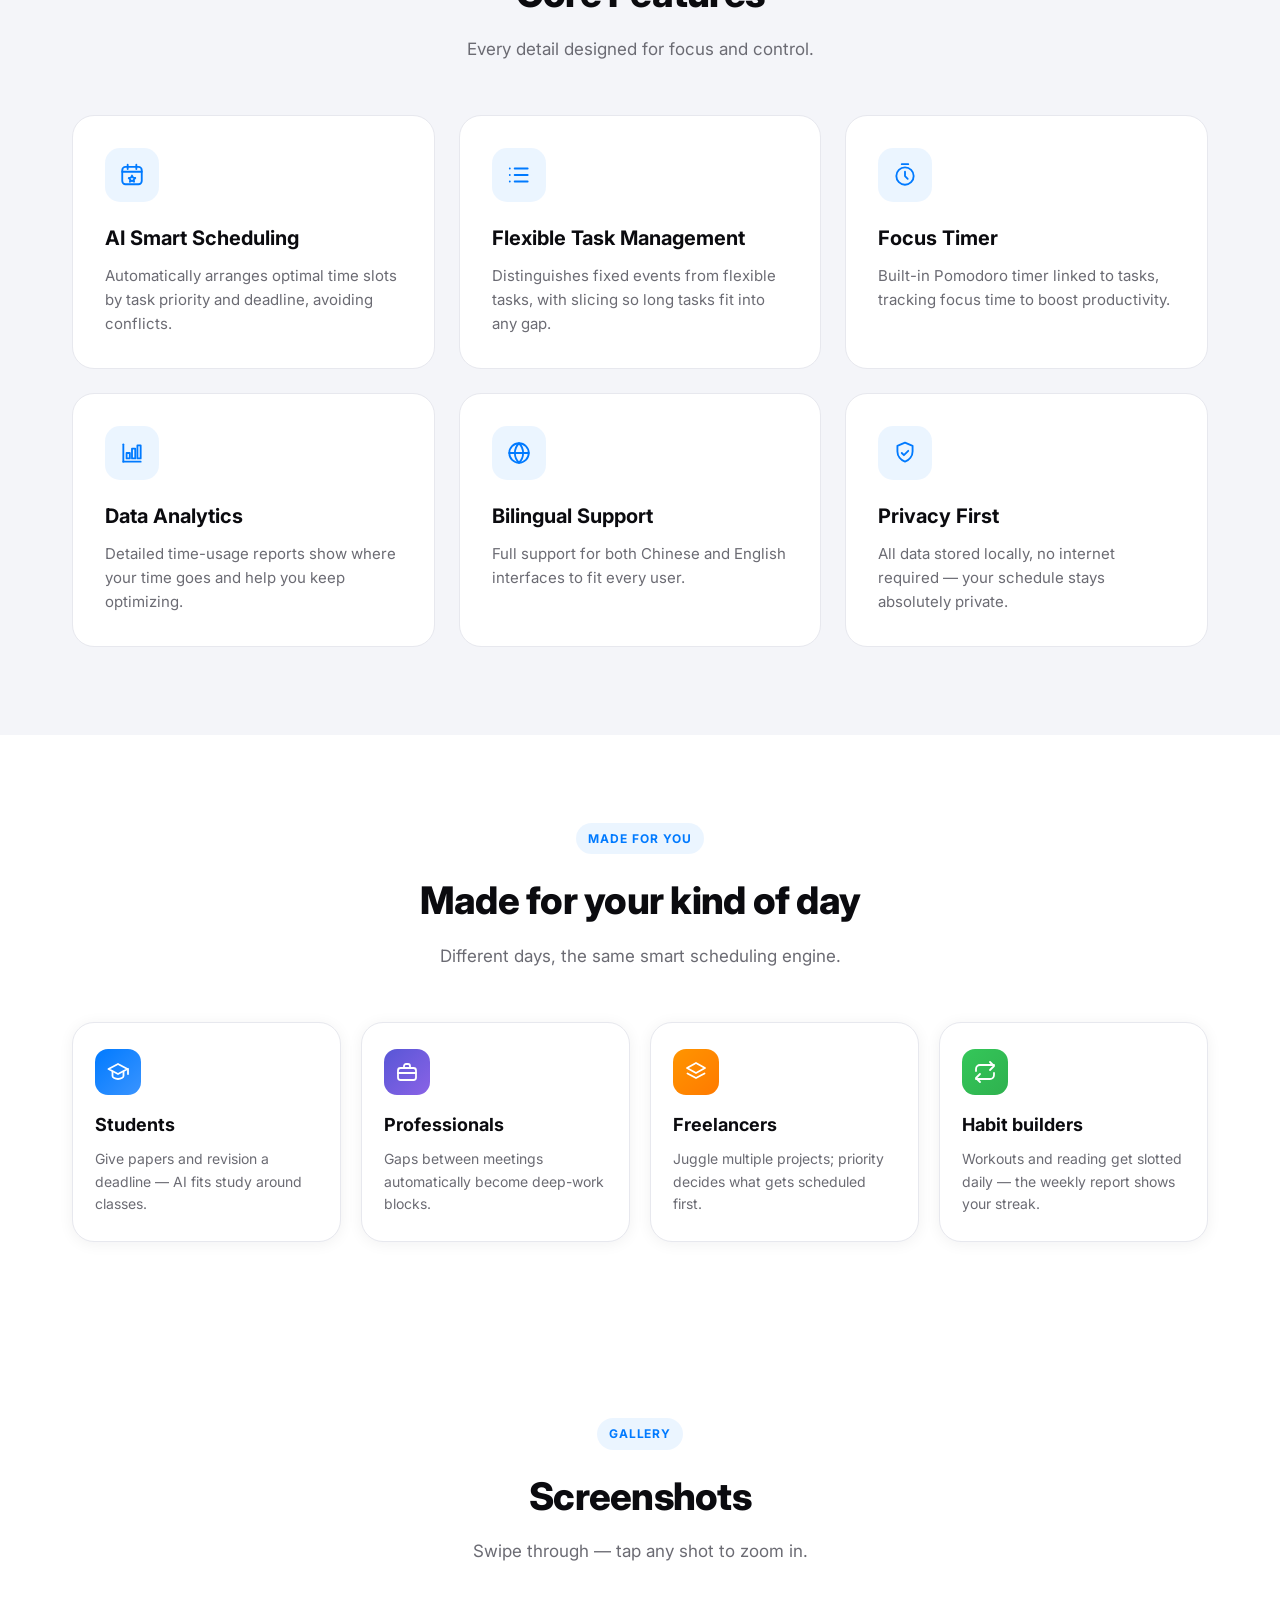
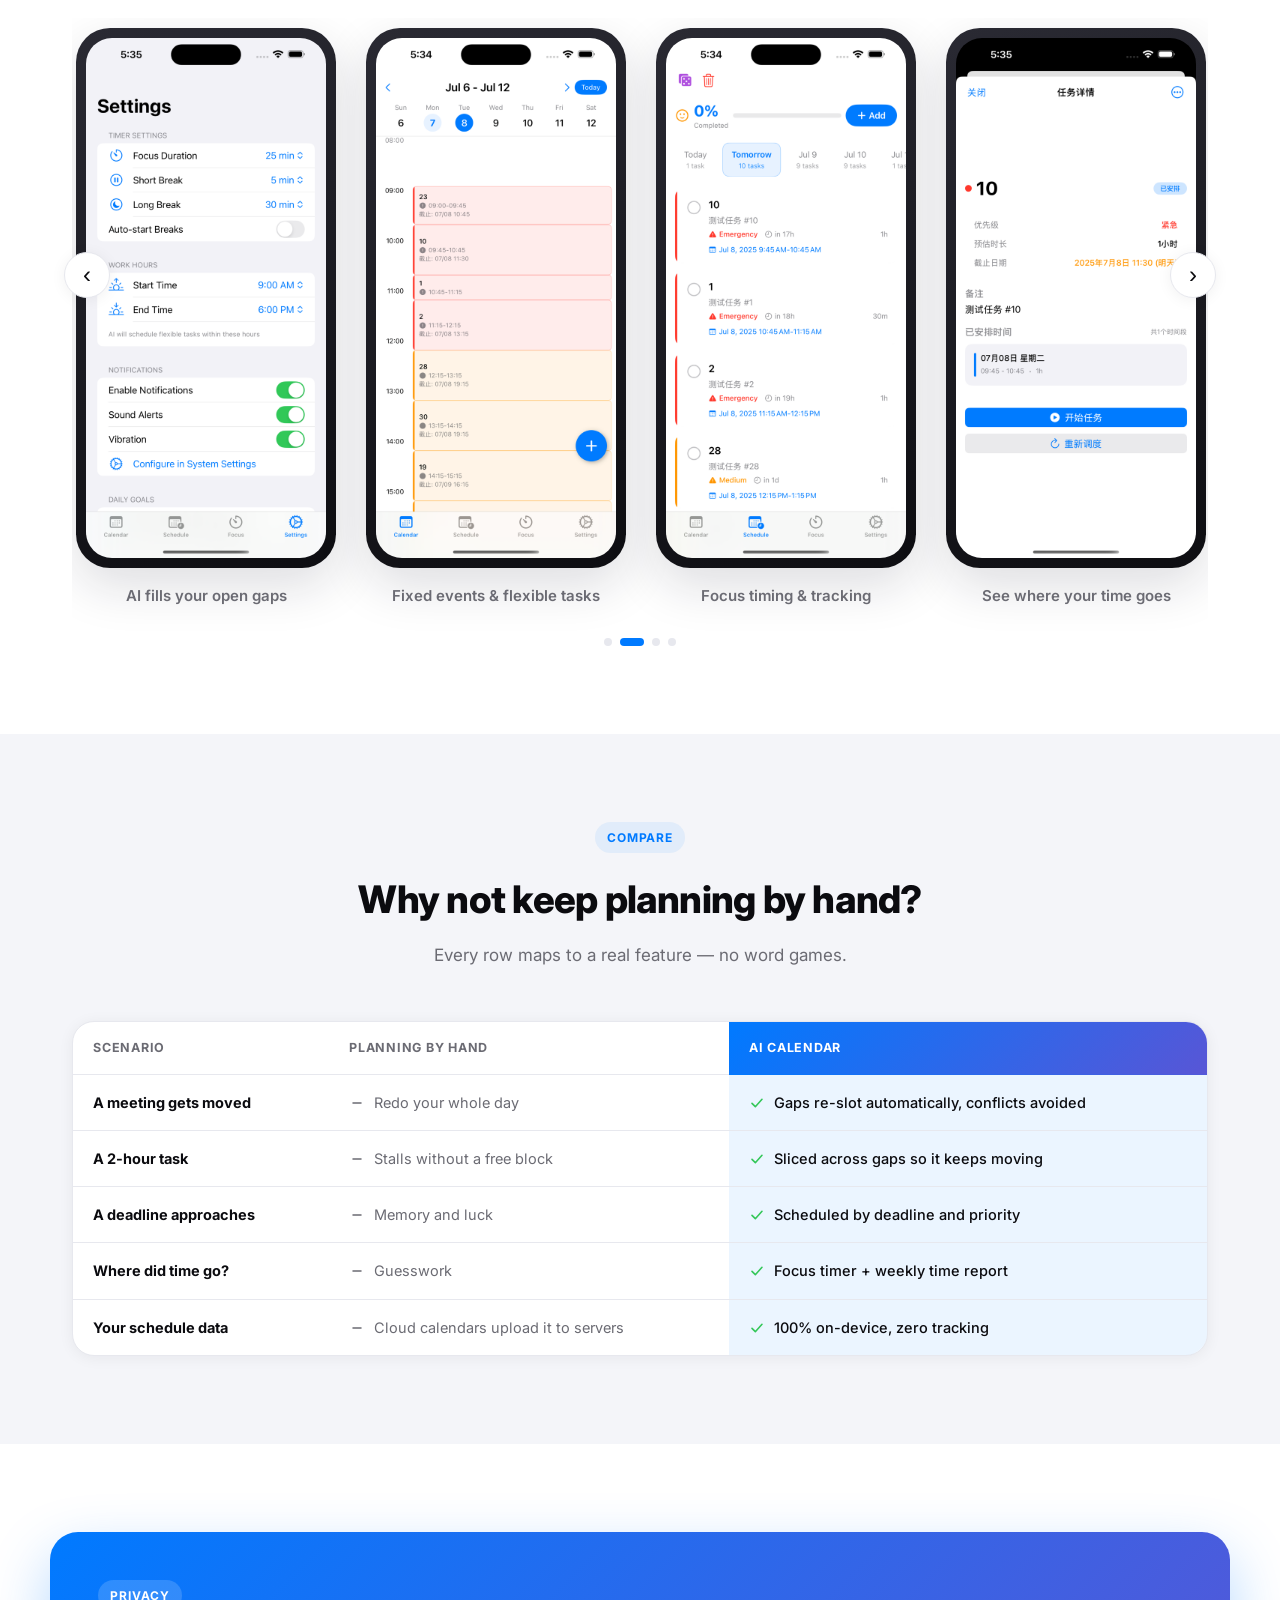
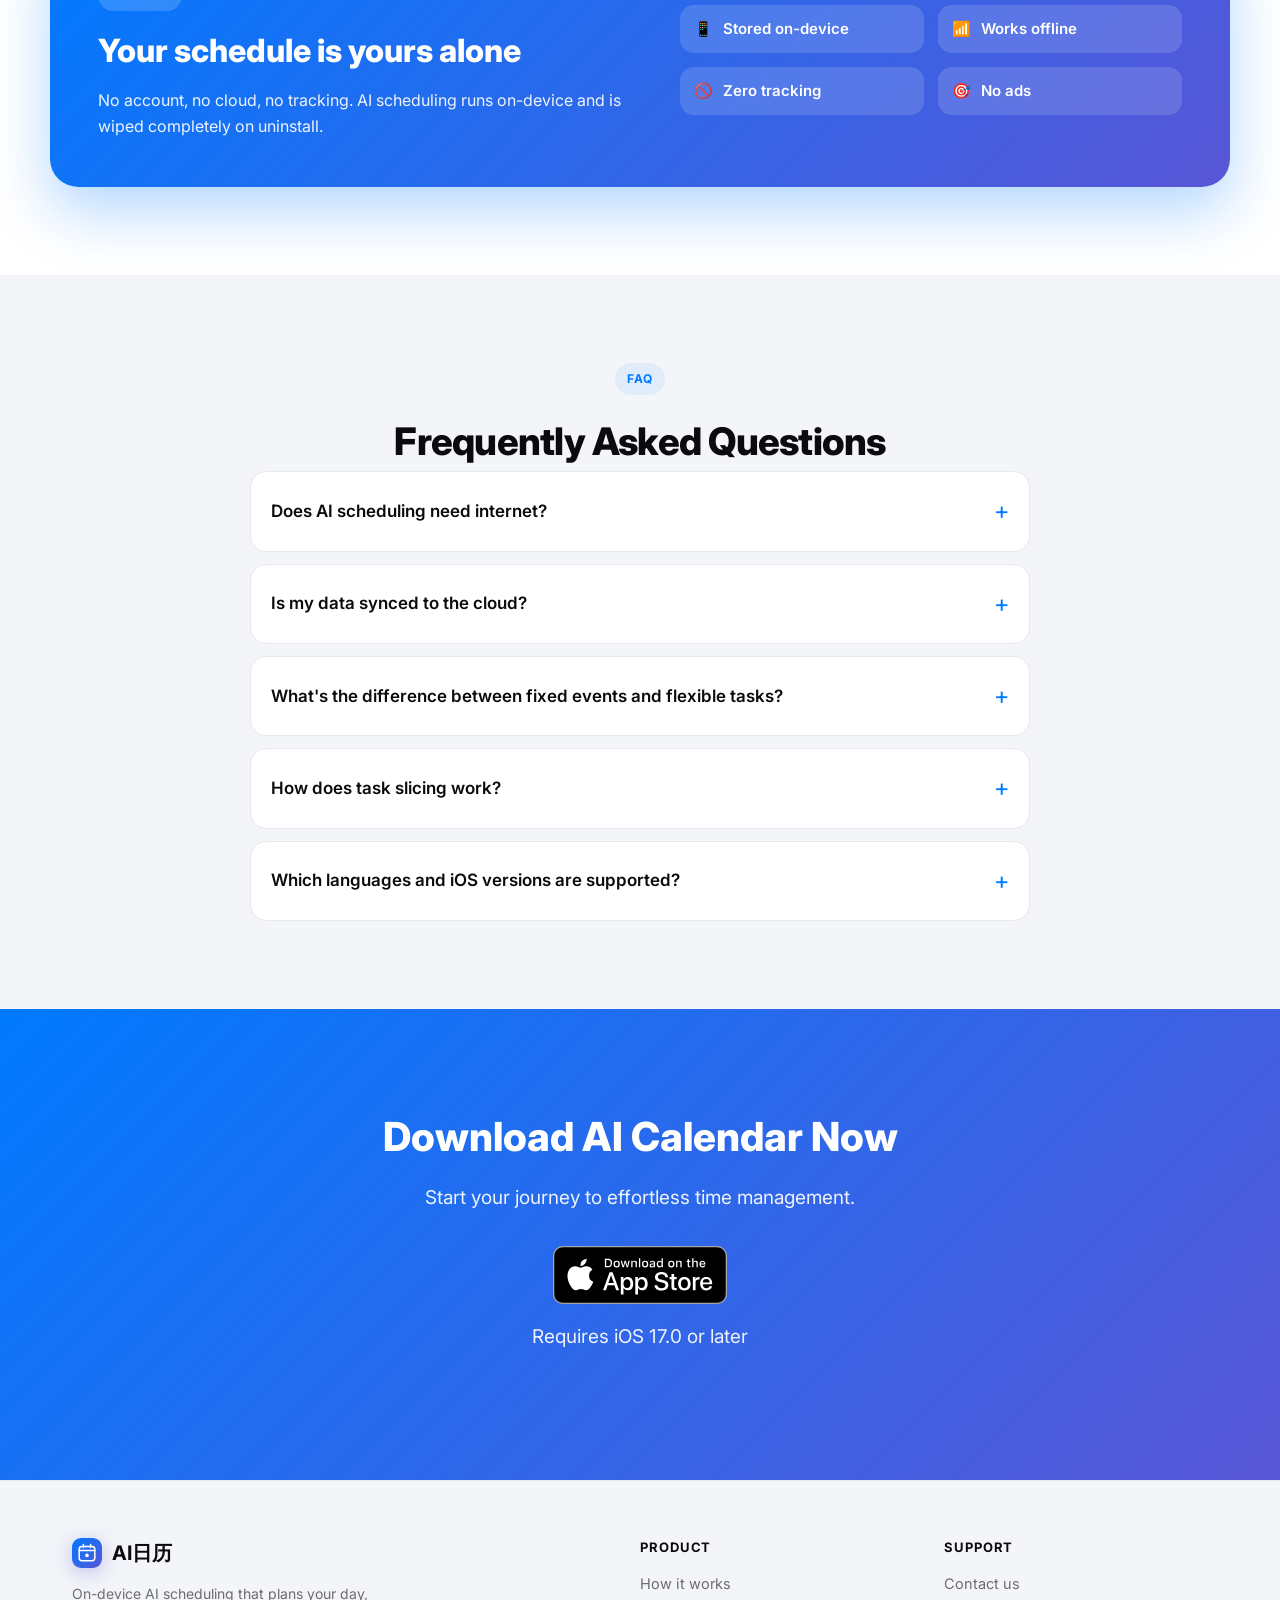
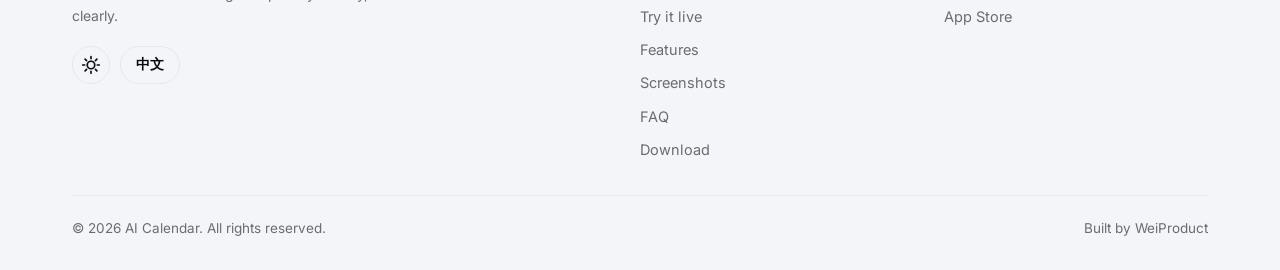
==== commit 7b319d57: "Fix QA round-2 issues: replace five-gold-star glyphs in proof strip with neutral Apple-logo SVG badg" ====
--- a/index.html
+++ b/index.html
@@ -131,7 +131,7 @@
     <section class="proof" aria-label="trust">
         <div class="container proof-row">
             <div class="proof-rating">
-                <div class="stars" aria-hidden="true">★★★★★</div>
+                <div class="store-ic" aria-hidden="true"><svg viewBox="0 0 384 512" width="22" height="27" fill="currentColor" focusable="false"><path d="M318.7 268.7c-.2-36.7 16.4-64.4 50-84.8-18.8-26.9-47.2-41.7-84.7-44.6-35.5-2.7-74.3 20.7-88.5 20.7-15 0-49.4-19.7-76.4-19.7C63.3 141.2 4 184.8 4 273.5q0 39.3 14.4 81.2c12.8 36.7 59 126.7 107.2 125.2 25.2-.6 43-17.9 75.8-17.9 31.8 0 48.3 17.9 76.4 17.9 48.6-.7 90.4-82.5 102.6-119.3-65.2-30.7-61.7-90-61.7-91.9zm-56.6-164.2c27.3-32.4 24.8-61.9 24-72.5-24.1 1.4-52 16.4-67.9 34.9-17.5 19.8-27.8 44.3-25.6 71.9 26.1 2 49.9-11.4 69.5-34.3z"/></svg></div>
                 <div class="proof-sub"><strong>App Store</strong><span data-i18n="proofRating">时间管理 · 效率工具</span></div>
             </div>
             <div class="proof-stats">
--- a/css/style.css
+++ b/css/style.css
@@ -160,7 +160,8 @@
 .proof { padding: 22px 0; border-top: 1px solid var(--border-color); border-bottom: 1px solid var(--border-color); background: var(--bg-secondary); }
 .proof-row { display: flex; align-items: center; justify-content: space-between; gap: 26px; flex-wrap: wrap; }
 .proof-rating { display: flex; align-items: center; gap: 12px; }
-.stars { color: #FFB400; font-size: 22px; letter-spacing: 2px; }
+.store-ic { color: var(--text-primary); display: grid; place-items: center; }
+.store-ic svg { display: block; }
 .proof-sub { display: flex; flex-direction: column; line-height: 1.25; font-size: 13px; color: var(--text-secondary); }
 .proof-sub strong { color: var(--text-primary); font-size: 15px; }
 .proof-stats { display: flex; gap: 34px; flex-wrap: wrap; }
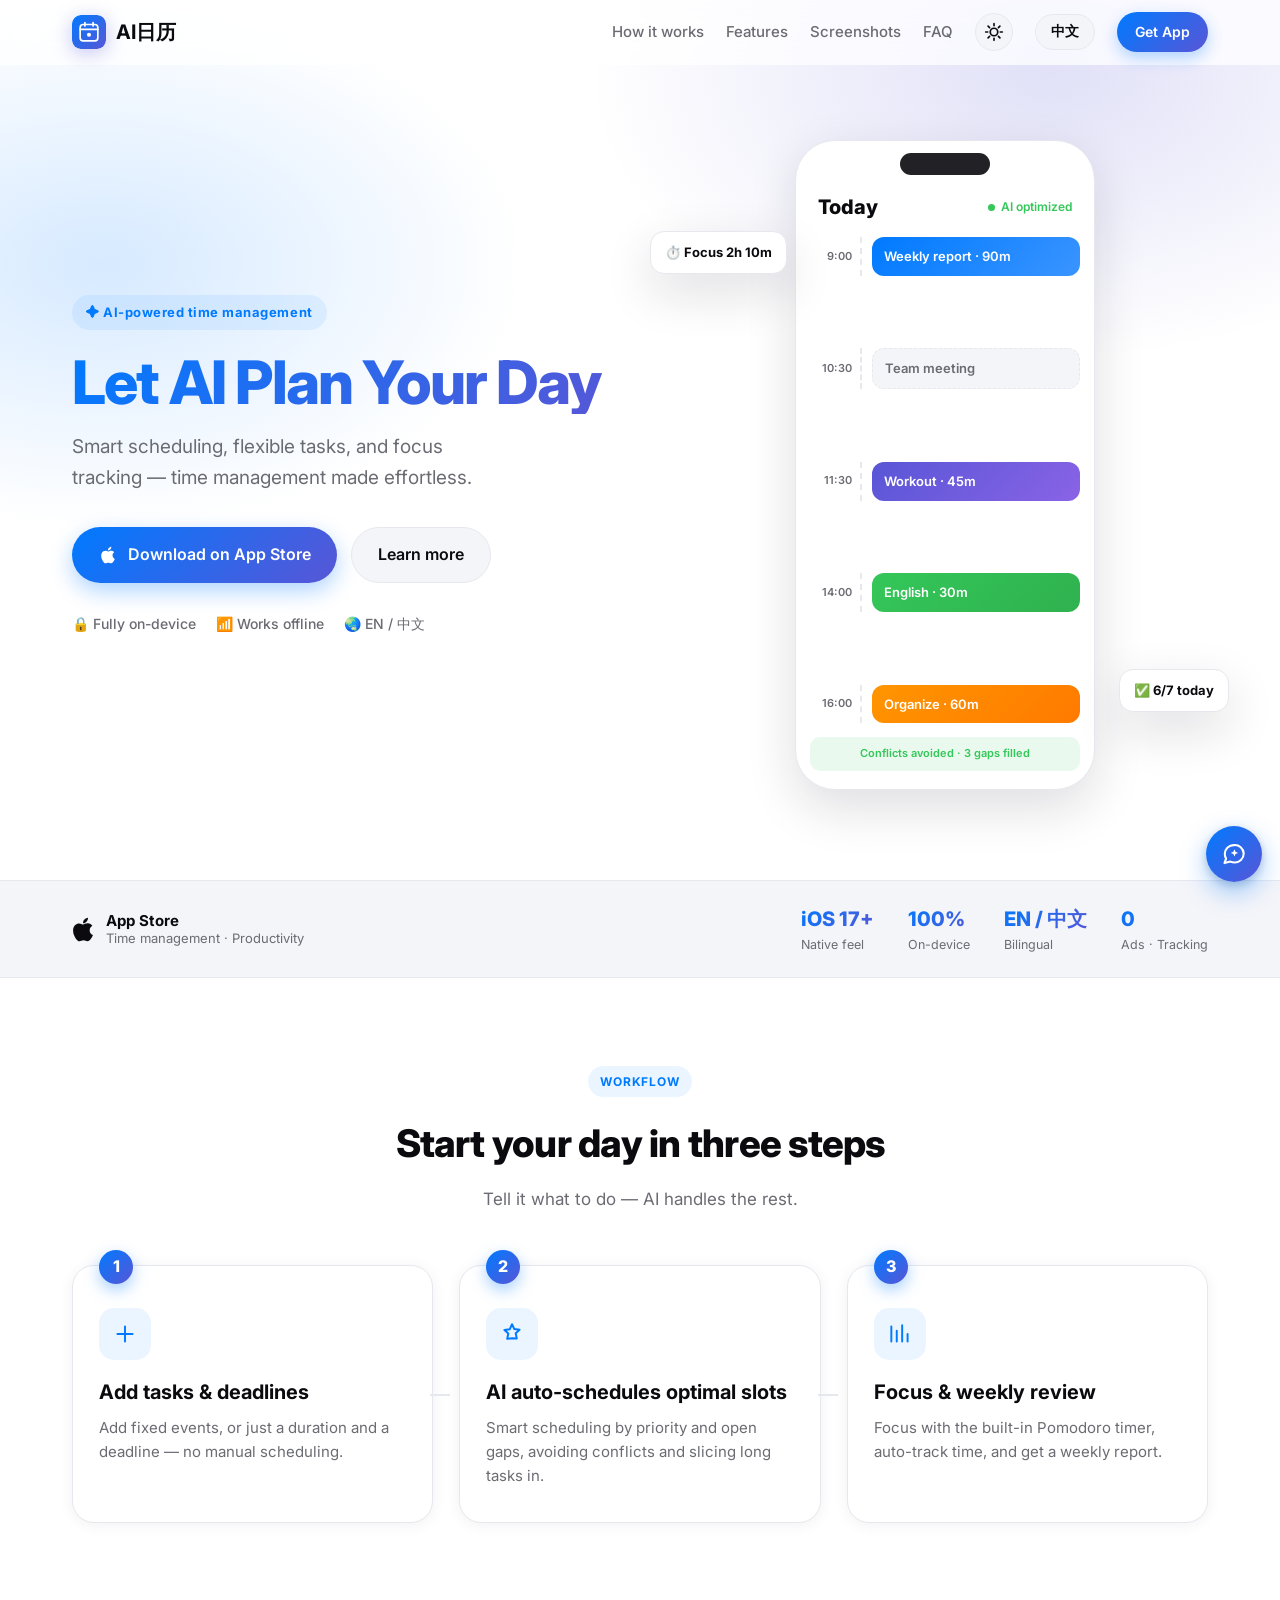
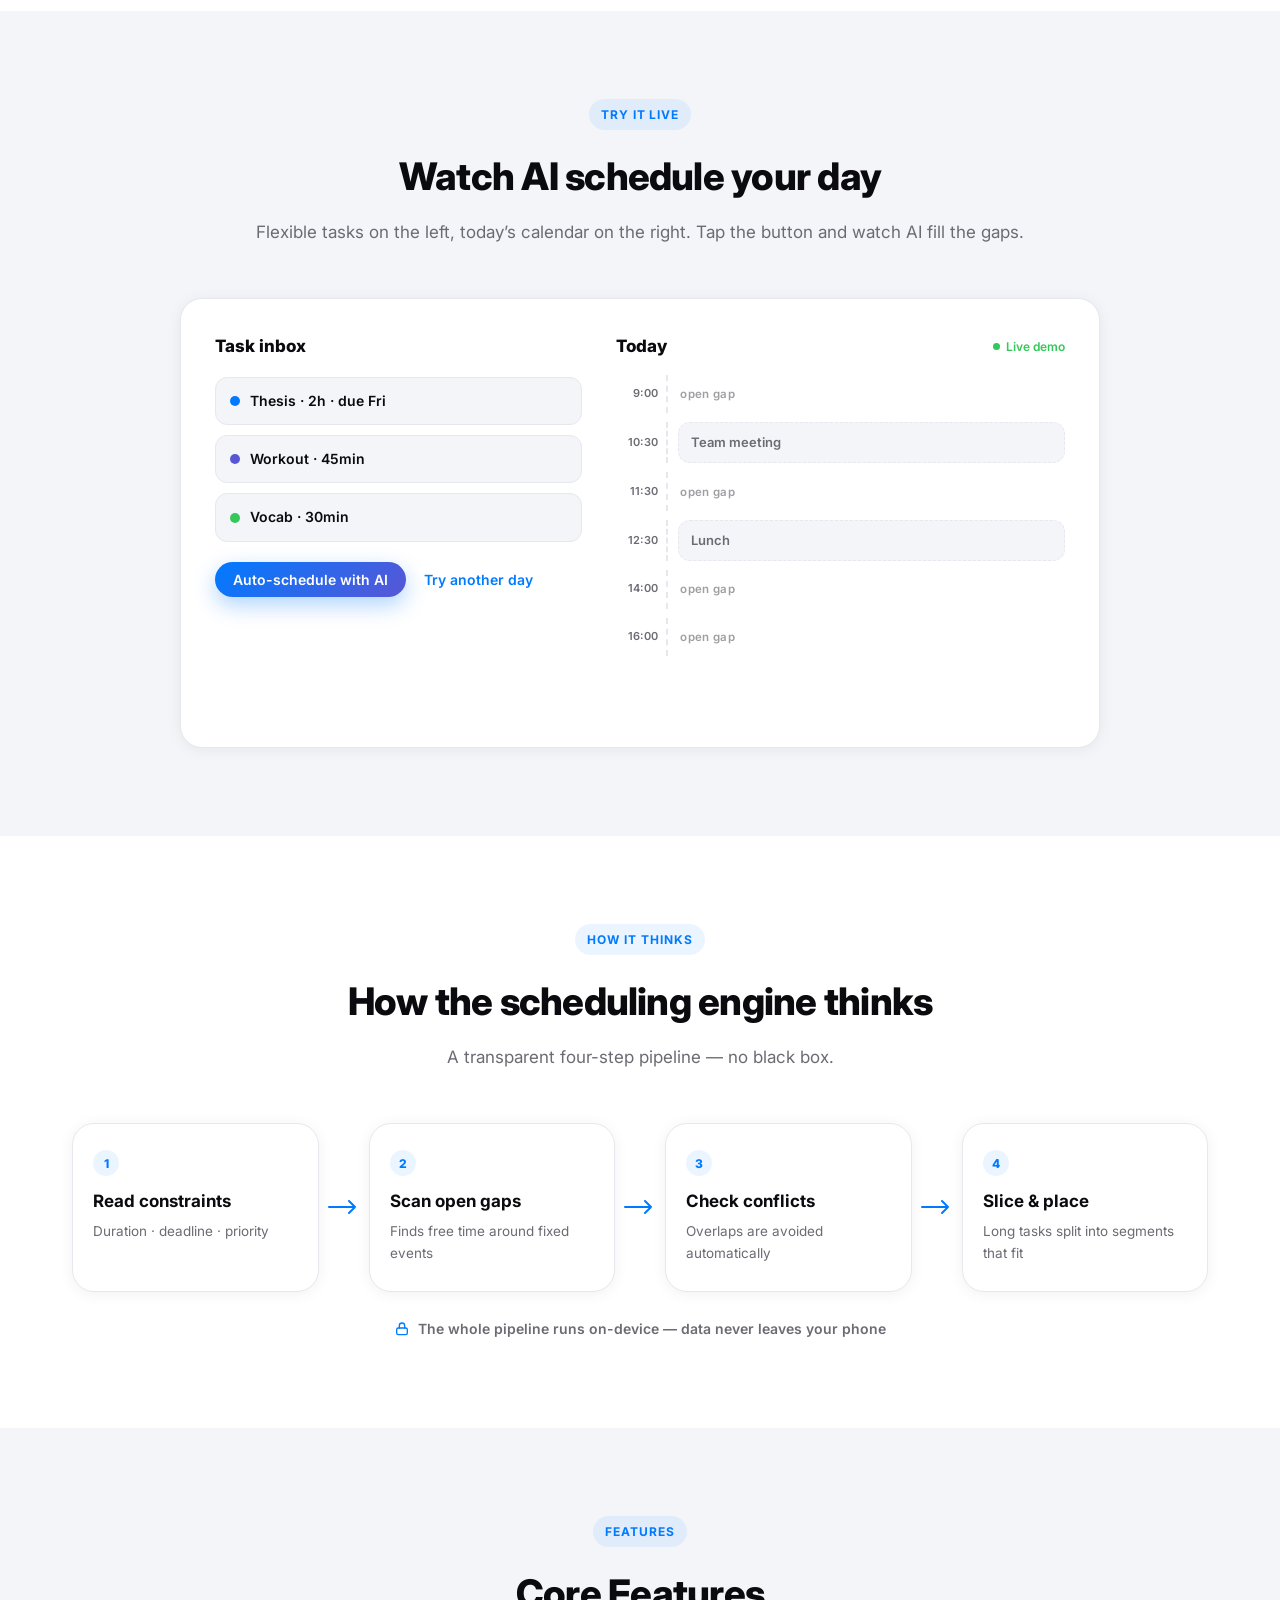
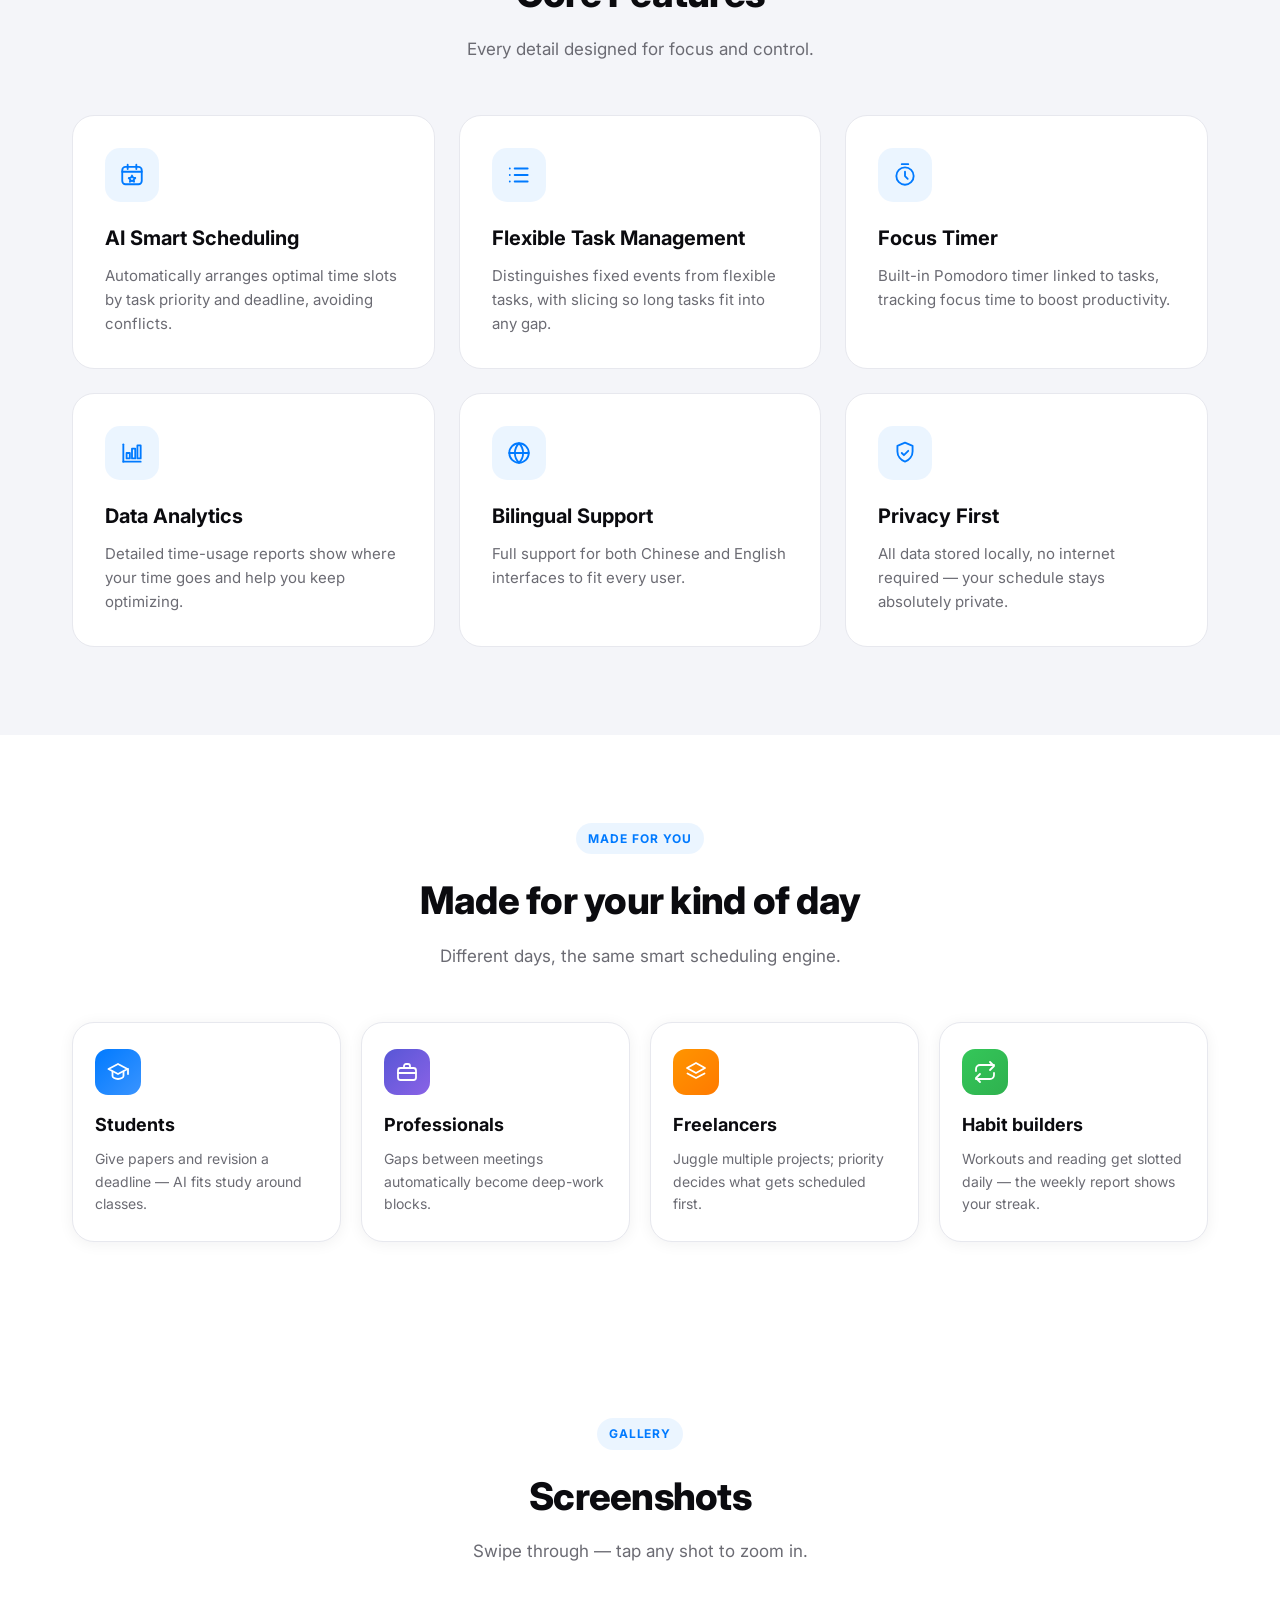
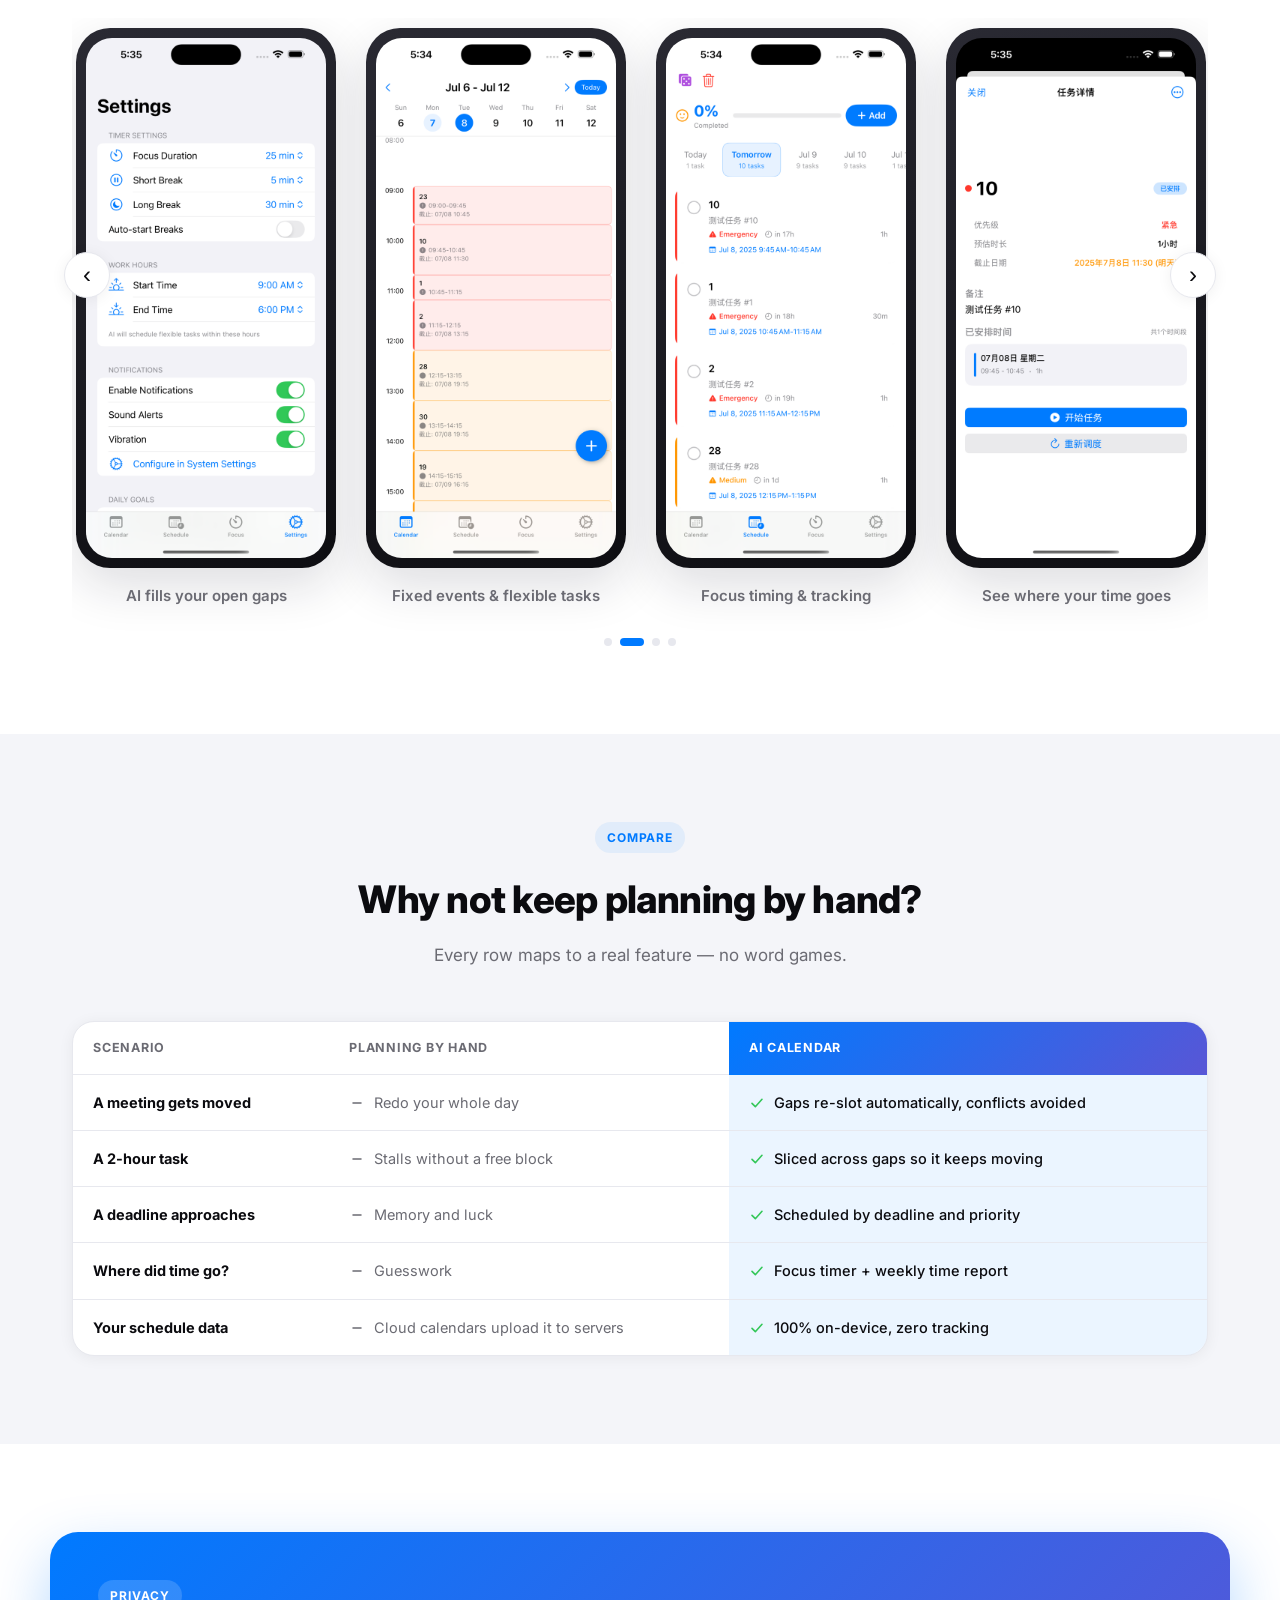
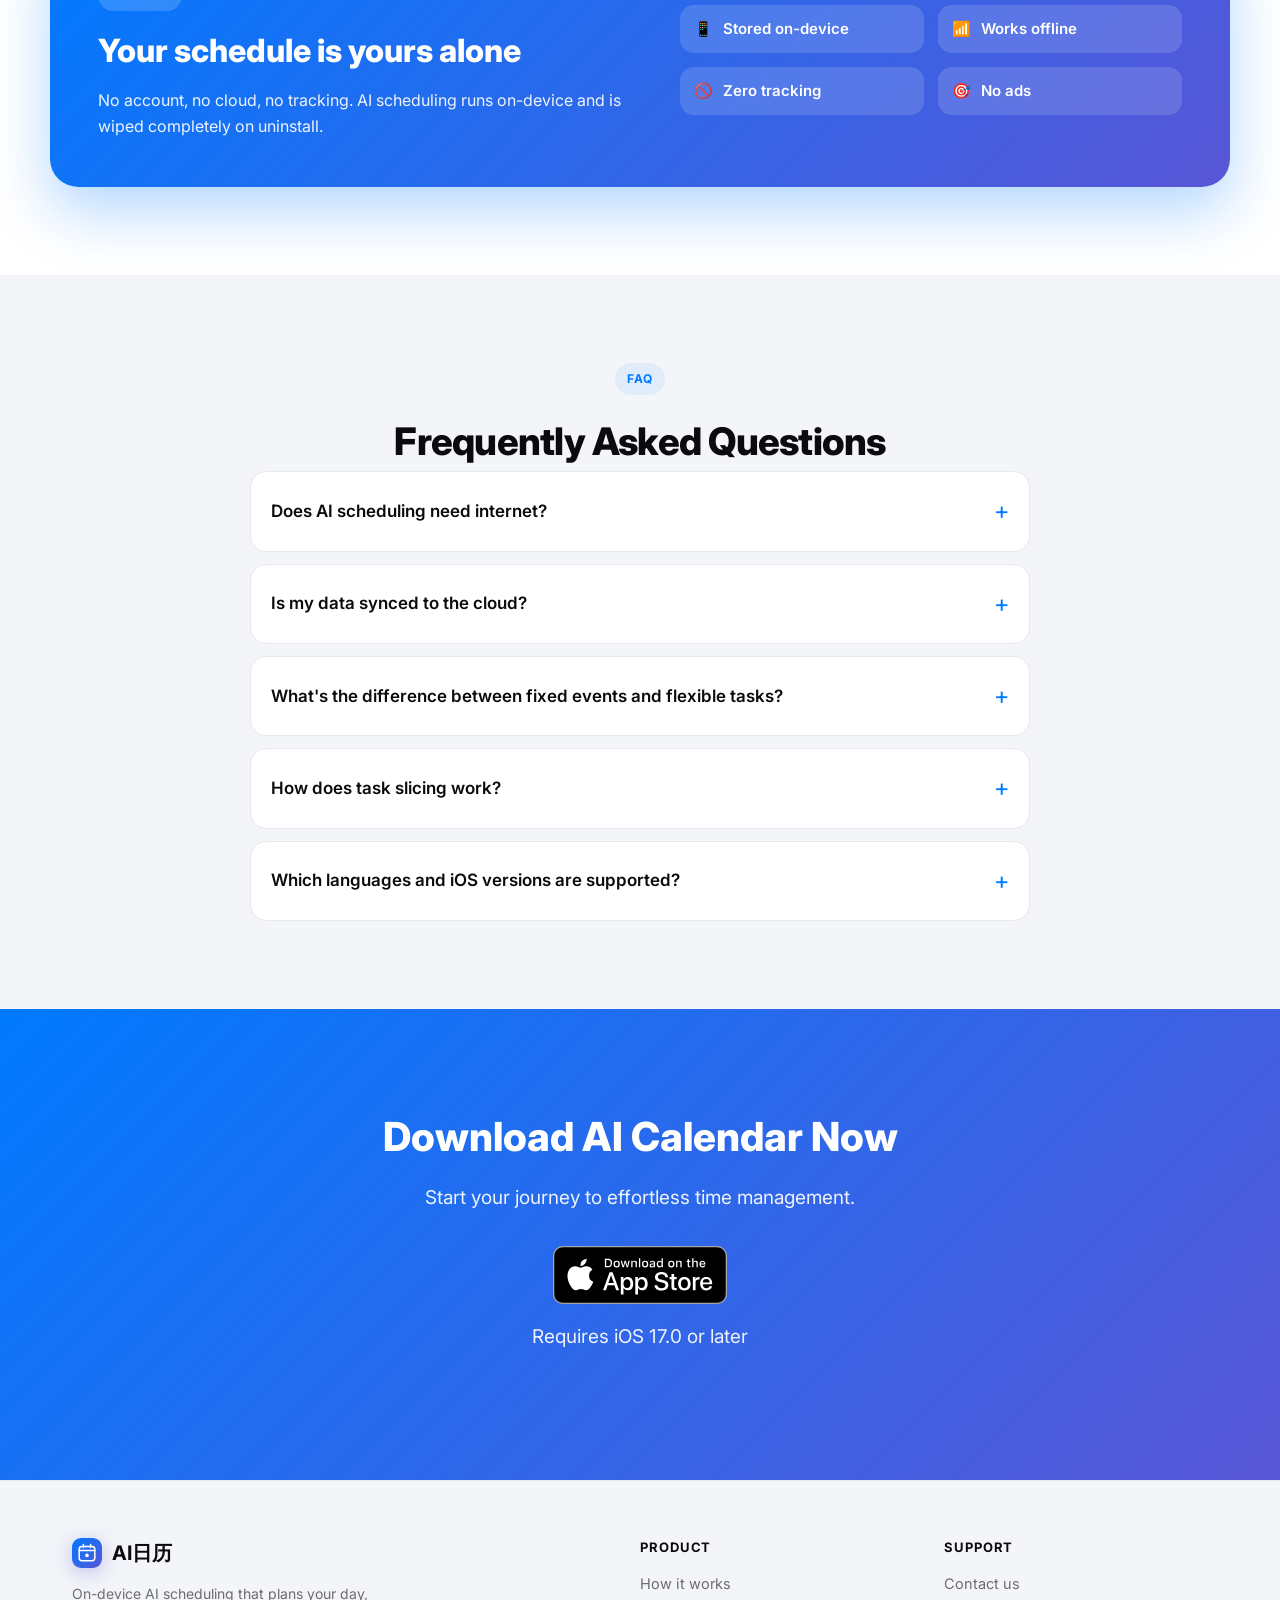
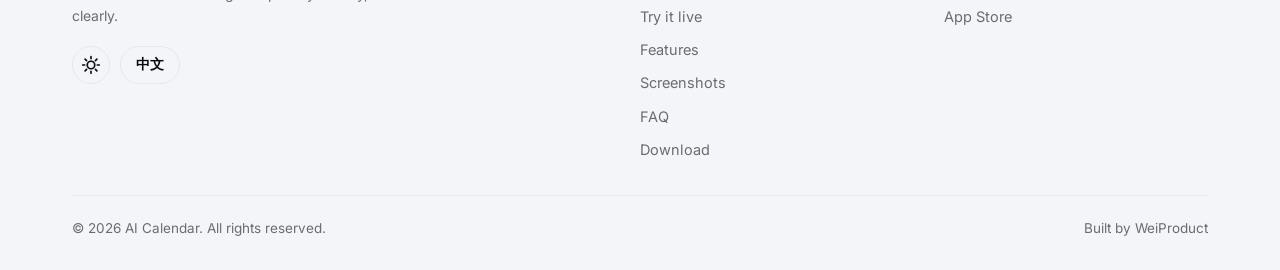
==== commit 7e8d7efe: "Add AI分身 assistant widget Co-Authored-By: Claude Fable 5 <noreply@anthropic.com>" ====
--- a/index.html
+++ b/index.html
@@ -485,6 +485,39 @@
         <a href="https://apps.apple.com/app/id6748324487" class="btn btn-primary btn-sm" target="_blank" rel="noopener noreferrer" data-i18n="stickyGet">获取</a>
     </div>
 
+    <!-- AI-AVATAR: floating "AI分身" assistant widget -->
+    <button id="aiToggle" type="button" aria-expanded="false" aria-controls="aiPanel" aria-label="AI 助手 / AI assistant">
+        <svg viewBox="0 0 24 24" width="26" height="26" fill="none" stroke="currentColor" stroke-width="1.9" stroke-linecap="round" stroke-linejoin="round" aria-hidden="true">
+            <path d="M21 11.6a8.3 8.3 0 0 1-8.6 8.2c-1.3 0-2.5-.3-3.6-.8L3.2 20.4l1.5-4.2a8 8 0 0 1-1.2-4.2 8.3 8.3 0 0 1 8.6-8.2 8.3 8.3 0 0 1 8.9 7.8z"/>
+            <path d="M12.4 7.6l1 2.4 2.4 1-2.4 1-1 2.4-1-2.4-2.4-1 2.4-1z" fill="currentColor" stroke="none"/>
+        </svg>
+    </button>
+    <section id="aiPanel" role="dialog" aria-label="AI 助手 / AI assistant" hidden>
+        <header class="ai-head">
+            <span class="ai-avatar" aria-hidden="true">
+                <svg viewBox="0 0 24 24" width="18" height="18" fill="currentColor" aria-hidden="true"><path d="M12 3l1.7 4.6L18.3 9.3l-4.6 1.7L12 15.6l-1.7-4.6L5.7 9.3l4.6-1.7zM18.5 14.5l.9 2.4 2.4.9-2.4.9-.9 2.4-.9-2.4-2.4-.9 2.4-.9z"/></svg>
+                <span class="ai-presence"></span>
+            </span>
+            <strong class="ai-title" data-i18n="aiTitle">AI分身 · AI日历助手</strong>
+            <button id="aiClose" type="button" aria-label="关闭 / Close">&times;</button>
+        </header>
+        <div class="ai-msgs" id="aiMsgs" aria-live="polite"></div>
+        <div class="ai-chips" id="aiChips">
+            <button type="button" class="ai-chip" data-i18n="aiChip1">AI 怎么帮我排日程？</button>
+            <button type="button" class="ai-chip" data-i18n="aiChip2">我的数据安全吗？</button>
+            <button type="button" class="ai-chip" data-i18n="aiChip3">支持哪些设备？</button>
+        </div>
+        <form id="aiForm" class="ai-form">
+            <input id="aiInput" type="text" autocomplete="off" maxlength="500" data-i18n-ph="aiPlaceholder" placeholder="输入你的问题…">
+            <button type="submit" id="aiSendBtn" class="ai-send">
+                <svg viewBox="0 0 24 24" width="15" height="15" fill="none" stroke="currentColor" stroke-width="2.2" stroke-linecap="round" stroke-linejoin="round" aria-hidden="true"><path d="M4 12h15M13 6l6 6-6 6"/></svg>
+                <span data-i18n="aiSend">发送</span>
+            </button>
+        </form>
+        <p class="ai-note" data-i18n="aiDisclaimer">AI 生成，仅供参考</p>
+    </section>
+    <!-- /AI-AVATAR -->
+
     <script src="js/main.js"></script>
 </body>
 </html>
--- a/css/style.css
+++ b/css/style.css
@@ -379,3 +379,69 @@
     *, *::before, *::after { scroll-behavior: auto !important; transition: none !important; animation: none !important; }
     .reveal { opacity: 1; transform: none; }
 }
+
+/* AI-AVATAR: floating "AI分身" assistant widget */
+#aiToggle {
+    position: fixed; right: 18px; bottom: 18px; z-index: 1200;
+    width: 56px; height: 56px; border-radius: 50%; border: none; cursor: pointer;
+    background: var(--grad); color: #fff; display: grid; place-items: center;
+    box-shadow: 0 10px 26px rgba(0, 122, 255, .38), 0 3px 8px rgba(20, 22, 40, .18);
+    transition: transform .2s, box-shadow .2s;
+}
+#aiToggle:hover { transform: translateY(-3px); box-shadow: 0 16px 34px rgba(0, 122, 255, .46), 0 5px 12px rgba(20, 22, 40, .2); }
+#aiToggle svg { display: block; }
+
+#aiPanel {
+    position: fixed; right: 18px; bottom: 86px; z-index: 1200;
+    width: min(370px, calc(100vw - 24px));
+    max-height: min(540px, 75vh);
+    display: flex; flex-direction: column;
+    background: var(--card); border: 1px solid var(--border-color); border-radius: 16px;
+    box-shadow: var(--shadow-lg), var(--shadow);
+    overflow: hidden;
+}
+#aiPanel[hidden] { display: none; }
+
+.ai-head { display: flex; align-items: center; gap: 10px; padding: 12px 14px; border-bottom: 1px solid var(--border-color); flex-shrink: 0; }
+.ai-avatar { position: relative; width: 34px; height: 34px; border-radius: 50%; background: var(--grad); color: #fff; display: grid; place-items: center; flex-shrink: 0; }
+.ai-presence { position: absolute; right: -1px; bottom: -1px; width: 10px; height: 10px; border-radius: 50%; background: var(--success-color); border: 2px solid var(--card); }
+.ai-title { font-size: 14px; font-weight: 700; flex: 1; min-width: 0; white-space: nowrap; overflow: hidden; text-overflow: ellipsis; }
+#aiClose { width: 30px; height: 30px; border-radius: 50%; border: none; background: transparent; color: var(--text-secondary); font-size: 20px; line-height: 1; cursor: pointer; flex-shrink: 0; transition: background .2s, color .2s; }
+#aiClose:hover { background: var(--bg-secondary); color: var(--text-primary); }
+
+.ai-msgs { flex: 1; min-height: 140px; overflow-y: auto; padding: 14px; display: flex; flex-direction: column; gap: 9px; overscroll-behavior: contain; }
+.ai-msg { max-width: 86%; padding: 9px 13px; border-radius: 14px; font-size: 14px; line-height: 1.5; overflow-wrap: break-word; white-space: pre-wrap; }
+.ai-msg.bot { align-self: flex-start; background: var(--bg-secondary); color: var(--text-primary); border-bottom-left-radius: 5px; }
+.ai-msg.user { align-self: flex-end; background: var(--grad); color: #fff; border-bottom-right-radius: 5px; }
+.ai-typing { display: inline-flex; align-items: center; gap: 5px; padding: 13px; }
+.ai-typing span { width: 7px; height: 7px; border-radius: 50%; background: var(--text-secondary); animation: aiBlink 1.2s infinite; }
+.ai-typing span:nth-child(2) { animation-delay: .2s; }
+.ai-typing span:nth-child(3) { animation-delay: .4s; }
+@keyframes aiBlink { 0%, 60%, 100% { opacity: .35; transform: none; } 30% { opacity: 1; transform: translateY(-3px); } }
+
+.ai-chips { display: flex; flex-wrap: wrap; gap: 7px; padding: 0 14px 10px; flex-shrink: 0; }
+.ai-chip { background: var(--chip-bg); color: var(--primary-color); border: none; border-radius: 999px; padding: 7px 12px; font-size: 12.5px; font-weight: 600; font-family: inherit; cursor: pointer; transition: background .2s, color .2s; }
+.ai-chip:hover { background: var(--primary-color); color: #fff; }
+
+.ai-form { display: flex; gap: 8px; padding: 10px 12px; border-top: 1px solid var(--border-color); flex-shrink: 0; }
+#aiInput { flex: 1; min-width: 0; background: var(--bg-secondary); border: 1px solid var(--border-color); border-radius: 999px; padding: 9px 15px; font: inherit; font-size: 14px; color: var(--text-primary); outline: none; transition: border-color .2s; }
+#aiInput:focus { border-color: var(--primary-color); }
+#aiInput::placeholder { color: var(--text-secondary); }
+.ai-send { display: inline-flex; align-items: center; gap: 6px; background: var(--grad); color: #fff; border: none; border-radius: 999px; padding: 9px 16px; font-family: inherit; font-size: 13.5px; font-weight: 600; cursor: pointer; box-shadow: 0 5px 14px rgba(0, 122, 255, .3); transition: transform .2s, box-shadow .2s; }
+.ai-send:hover { transform: translateY(-1px); box-shadow: 0 8px 18px rgba(0, 122, 255, .38); }
+.ai-send:disabled { opacity: .55; cursor: default; transform: none; box-shadow: none; }
+.ai-note { flex-shrink: 0; text-align: center; font-size: 11px; color: var(--text-secondary); padding: 0 12px 9px; margin: 0; }
+
+@media (max-width: 820px) {
+    /* keep clear of the sticky download bar */
+    #aiToggle { bottom: 84px; }
+    #aiPanel { bottom: 152px; max-height: min(480px, 62vh); }
+}
+@media (max-width: 560px) {
+    #aiPanel { right: 10px; width: calc(100vw - 20px); }
+}
+@media (prefers-reduced-motion: reduce) {
+    #aiToggle, .ai-send { transition: none; }
+    .ai-typing span { animation: none; }
+}
+/* /AI-AVATAR */
